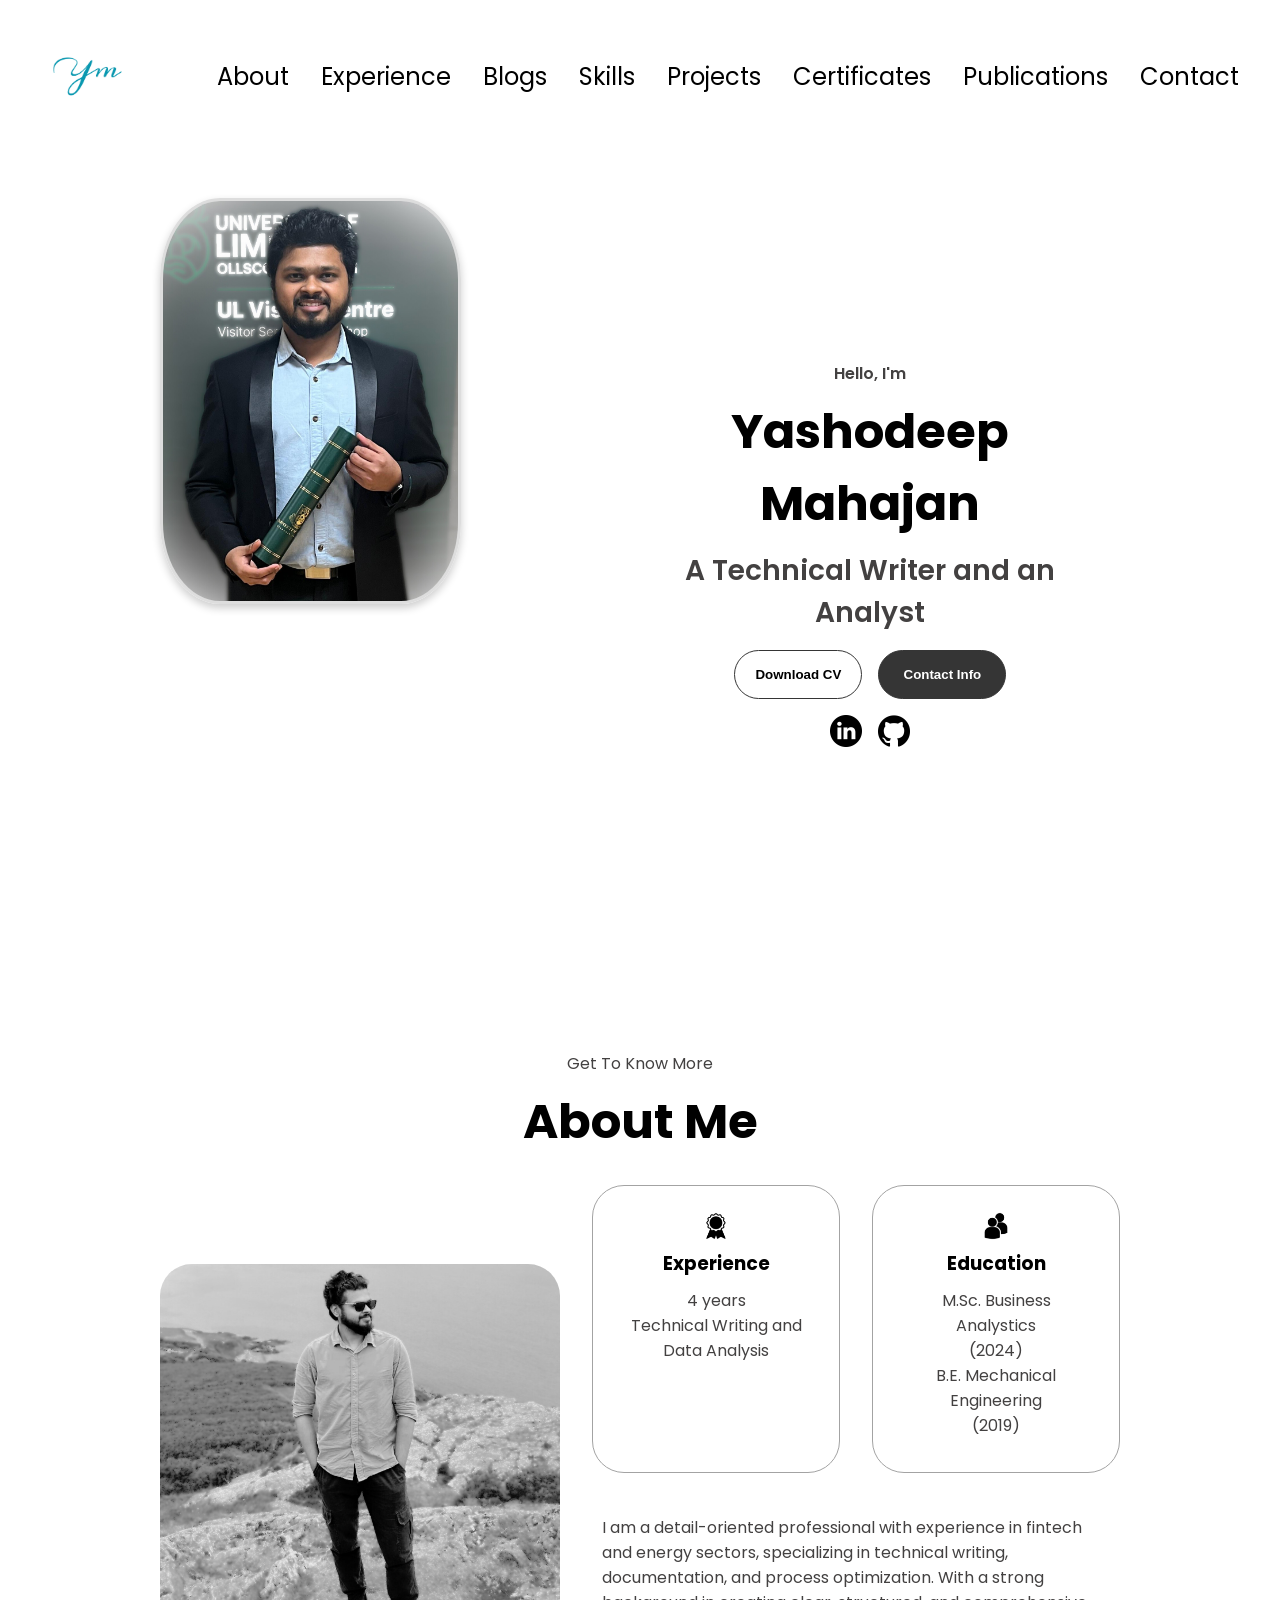
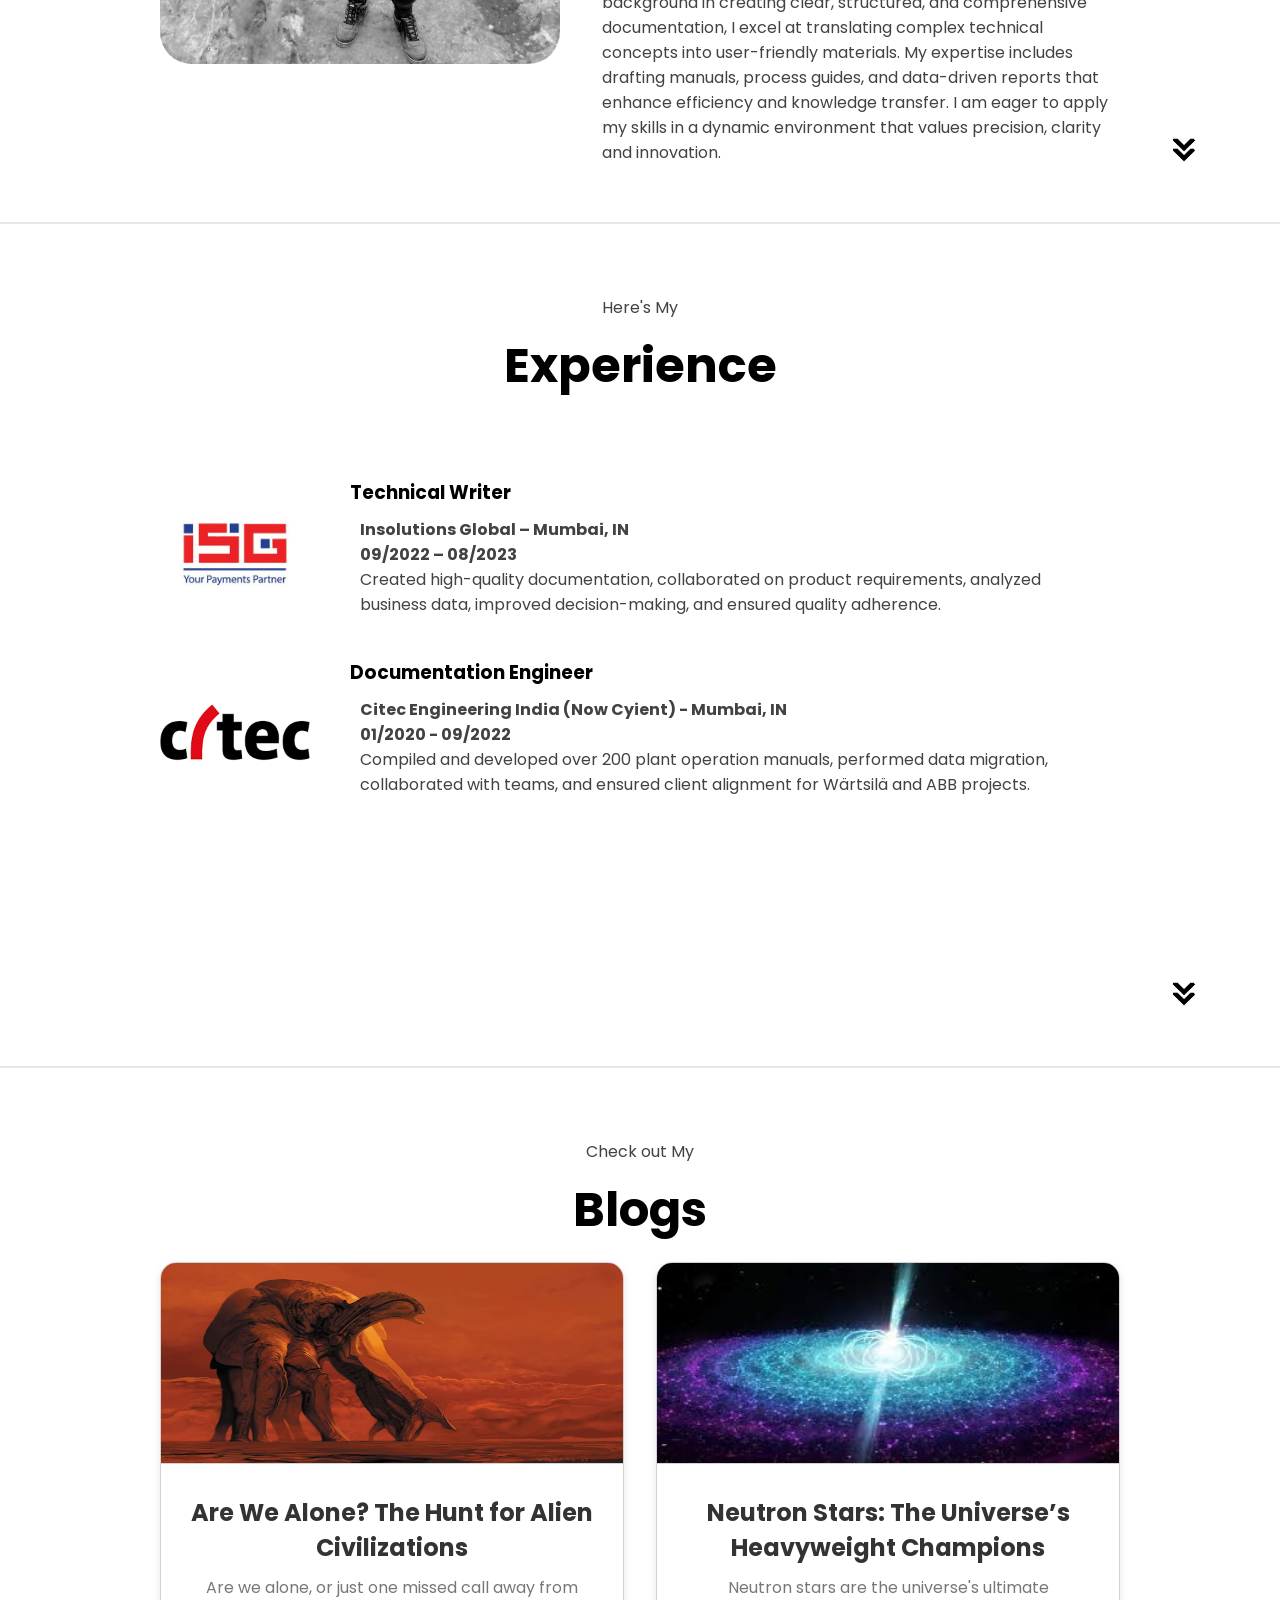
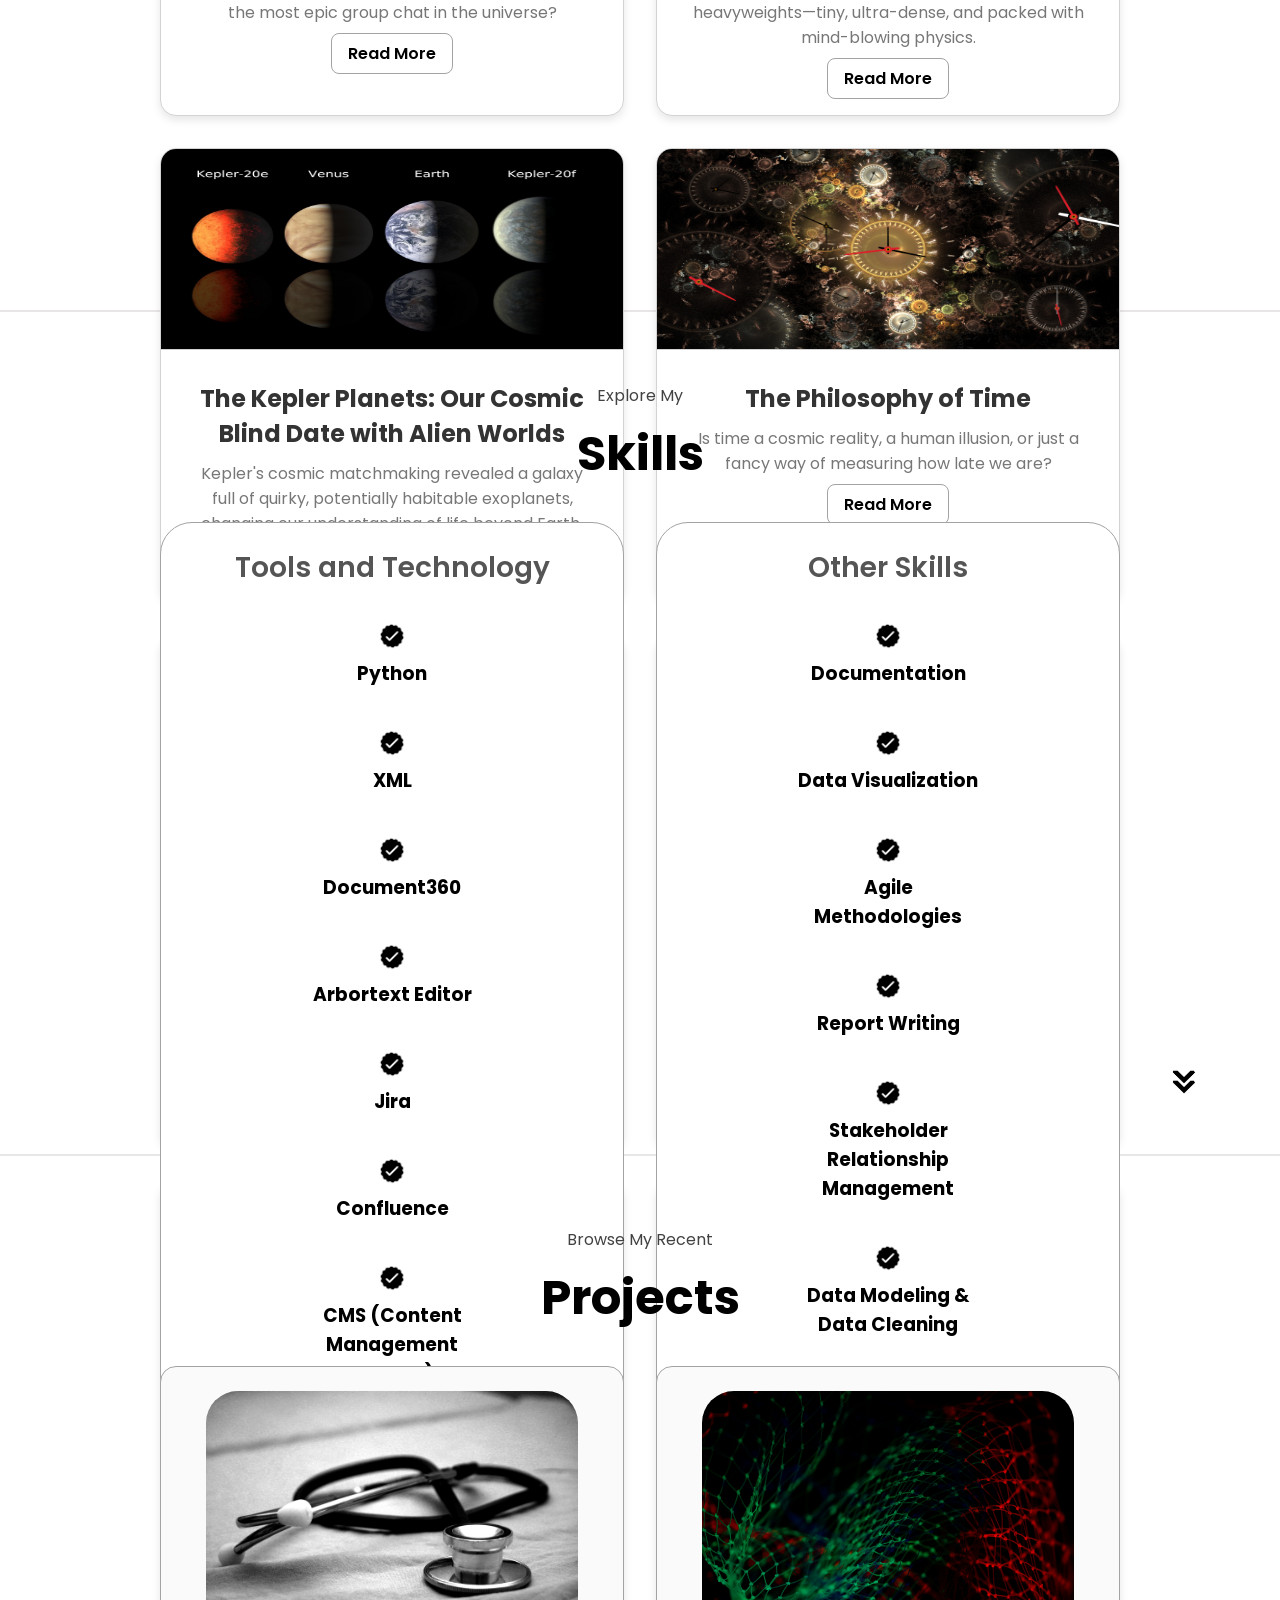
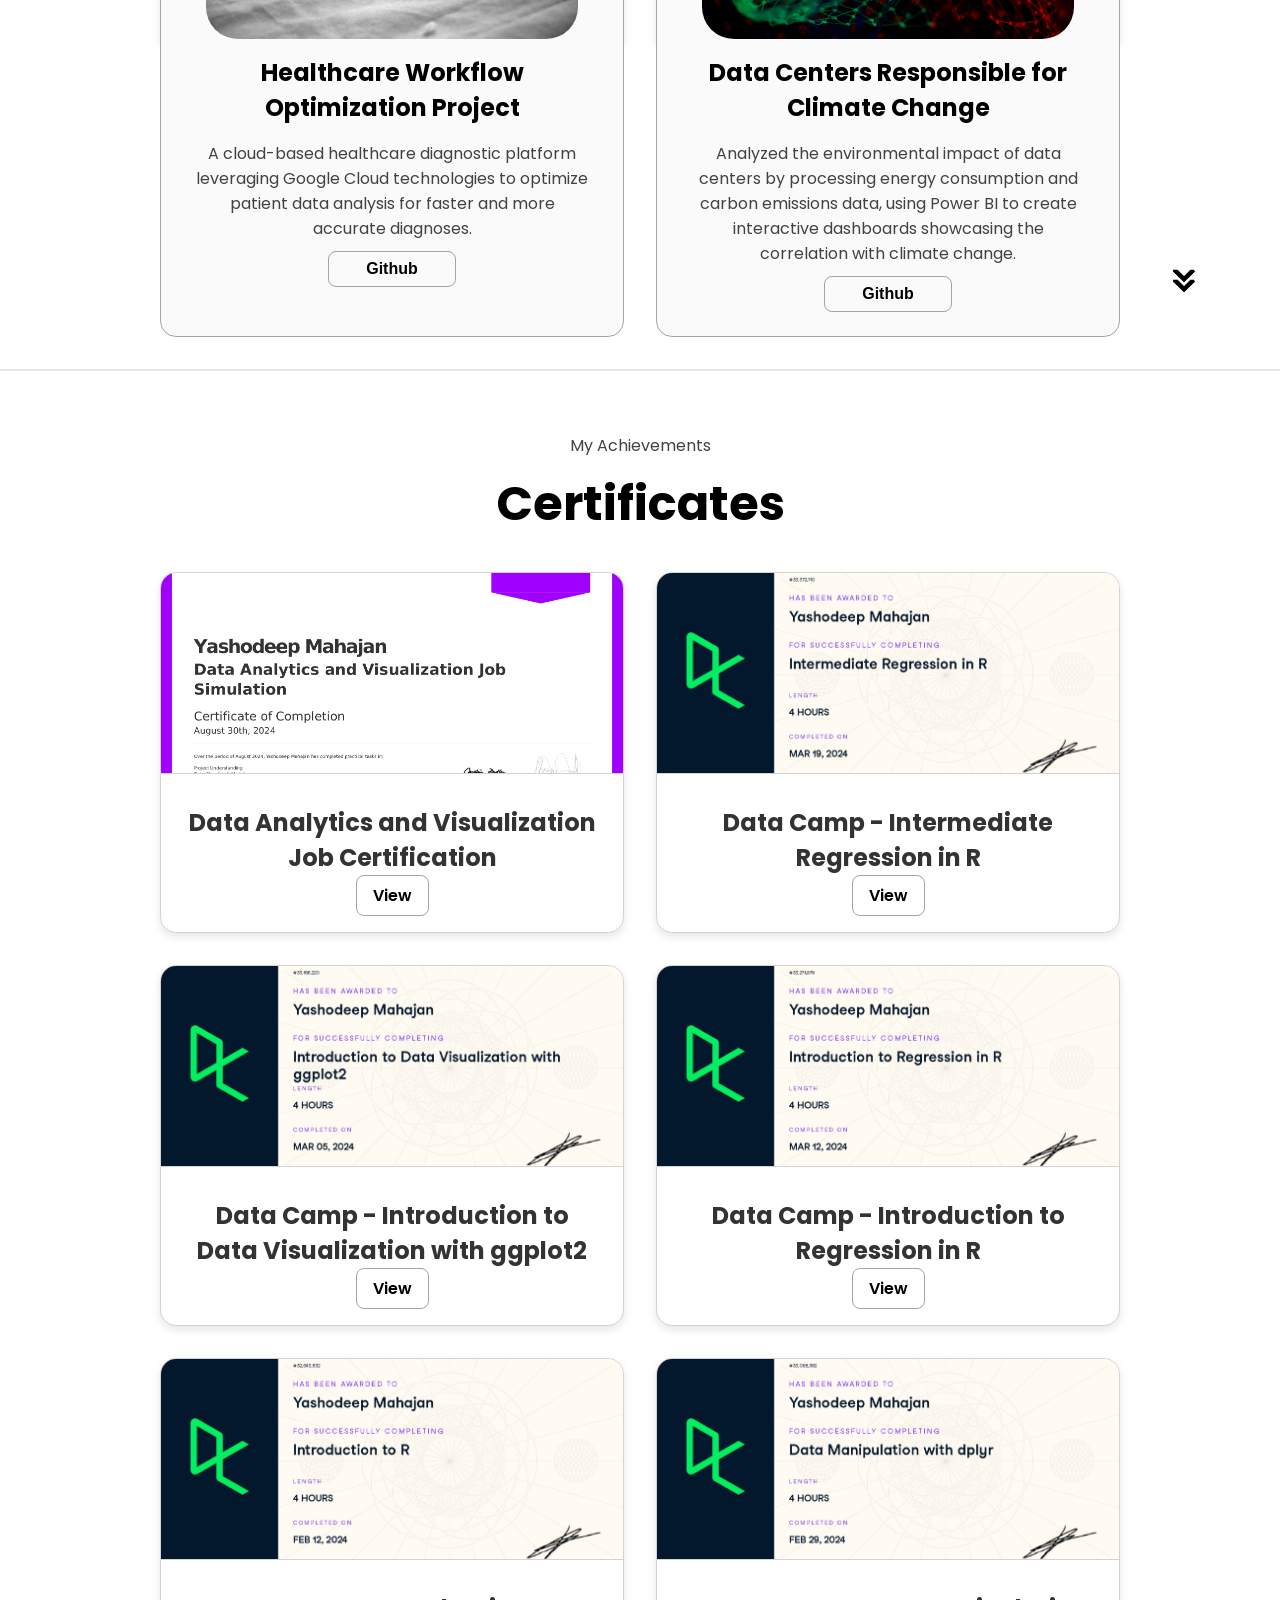
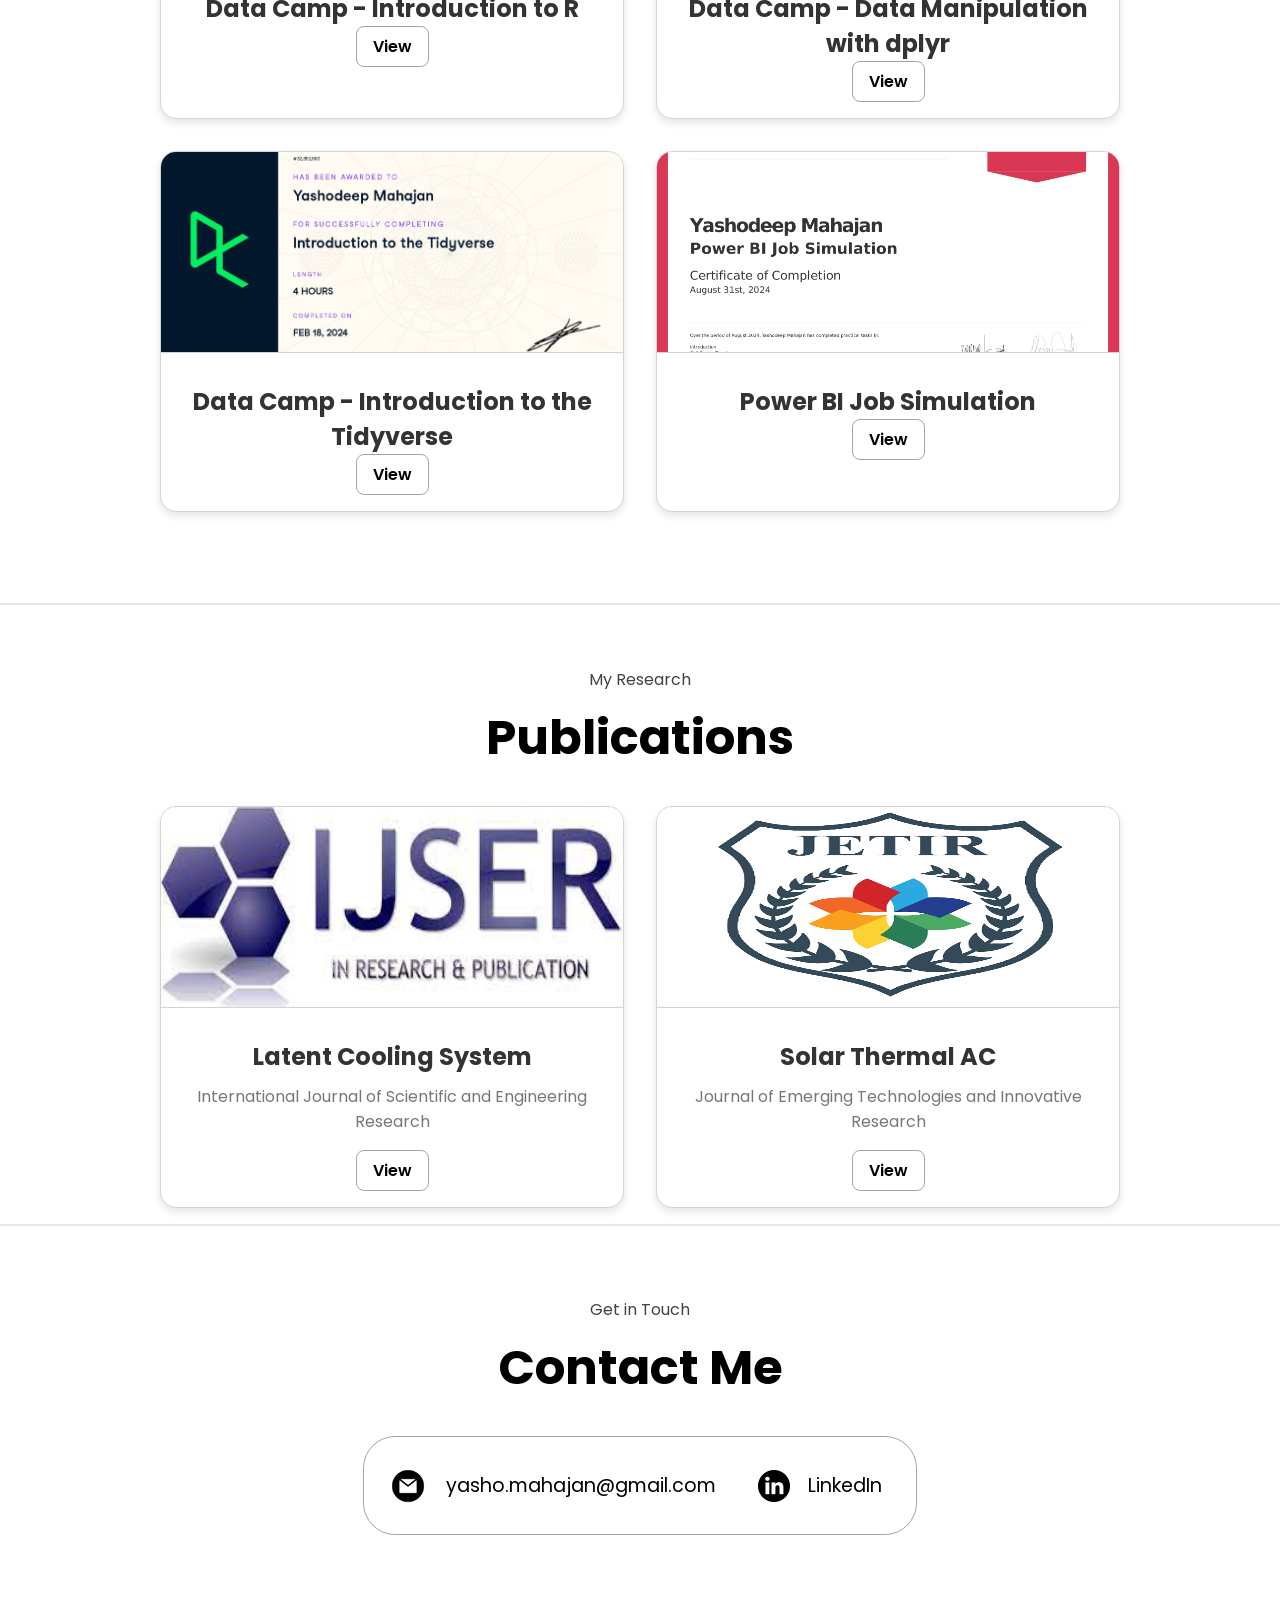
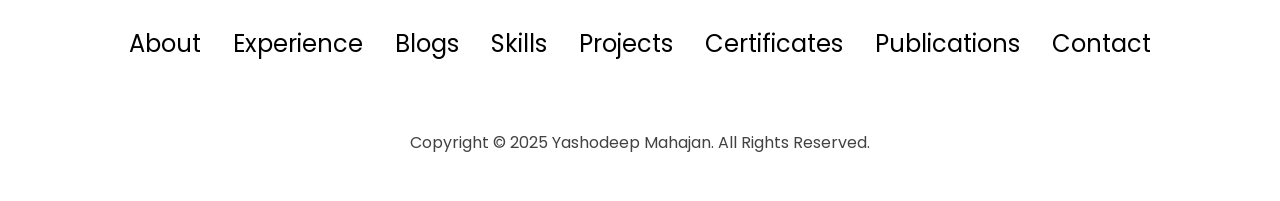
==== index.html @ 1256d6a7 "Add files via upload" ====
<!DOCTYPE html>
<html lang="en">
  <head>
    <meta charset="UTF-8" />
    <meta http-equiv="X-UA-Compatible" content="IE=edge" />
    <meta name="viewport" content="width=device-width, initial-scale=1.0" />
    <title>My Portfolio</title>
    <link rel="stylesheet" href="style.css" />
    <link rel="stylesheet" href="mediaqueries.css" />
    <link rel="icon" type="image/x-icon" href="./assets/Logo.png" > <!-- ICO Favicon -->
  </head>
  <body>
    <nav id="desktop-nav">
      <div class="logo"><img src="./assets/Logo.png" onclick= "location.href='#about'"/></div>
      <div>
        <ul class="nav-links">
          <li><a href="#about">About</a></li>
          <li><a href="#experience">Experience</a></li>
          <li><a href="#Blogs">Blogs</a></li>
          <li><a href="#skills">Skills</a></li>
          <li><a href="#projects">Projects</a></li>
          <li><a href="#certificates">Certificates</a></li>
          <li><a href="#publications">Publications</a></li>
          <li><a href="#contact">Contact</a></li>
        </ul>
      </div>
    </nav>
    <nav id="hamburger-nav">
      <div class="logo">Yashodeep Mahajan</div>
      <div class="hamburger-menu">
        <div class="hamburger-icon" onclick="toggleMenu()">
          <span></span>
          <span></span>
          <span></span>
        </div>
        <div class="menu-links">
          <li><a href="#about" onclick="toggleMenu()">About</a></li>
          <li><a href="#experience" onclick="toggleMenu()">Experience</a></li>
          <li><a href="#Blogs" onclick="toggleMenu()">Blogs</a></li>
          <li><a href="#skills" onclick="toggleMenu()">Skills</a></li>
          <li><a href="#projects" onclick="toggleMenu()">Projects</a></li>
          <li><a href="#certificates" onclick="toggleMenu()">Certificates</a></li>
          <li><a href="#publications" onclick="toggleMenu()">Publications</a></li>
          <li><a href="#contact" onclick="toggleMenu()">Contact</a></li>
        </div>
      </div>
    </nav>
    <section id="profile">
      <div class="profile__pic-container">
        <img src="./assets/DP.jpg" alt="Yashodeep Mahajan profile picture" />
      </div>
      <div class="section__text">
        <p class="section__text__p1">Hello, I'm</p>
        <h1 class="title">Yashodeep Mahajan</h1>
        <p class="section__text__p2">A Technical Writer and an Analyst</p>
        <div class="btn-container">
          <button
            class="btn btn-color-2"
            onclick="window.open('./assets/Technical_Writer_2025.pdf')"
          >
            Download CV
          </button>
          <button class="btn btn-color-1" onclick="location.href='./#contact'">
            Contact Info
          </button>
        </div>
        <div id="socials-container">
          <img
            src="./assets/linkedin.png"
            alt="My LinkedIn profile"
            class="icon"
            onclick="location.href='https://www.linkedin.com/in/yashomahajan/'"
          />
          <img
            src="./assets/github.png"
            alt="My Github profile"
            class="icon"
            onclick="location.href='https://github.com/Yashodeep-Mahajan'"
          />
        </div>
      </div>
    </section>
    <section id="about">
      <p class="section__text__p1">Get To Know More</p>
      <h1 class="title">About Me</h1>
      <div class="section-container">
        <div class="section__pic-container">
          <img
            src="./assets/second.png"
            alt="Profile picture"
            class="about-pic"
          />
        </div>
        <div class="about-details-container">
          <div class="about-containers">
            <div class="details-container">
              <img
                src="./assets/experience.png"
                alt="Experience icon"
                class="icon"
              />
              <h3>Experience</h3>
              <p>4 years <br />Technical Writing and Data Analysis</p>
            </div>
            <div class="details-container">
              <img
                src="./assets/education.png"
                alt="Education icon"
                class="icon"
              />
              <h3>Education</h3>
              <p>M.Sc. Business Analystics <br /> (2024) <br />B.E. Mechanical Engineering <br /> (2019)</p>
            </div>
          </div>
          <div class="text-container">
            <p>
            I am a detail-oriented professional with experience in fintech and energy sectors, specializing in technical writing, documentation, and process optimization. With a strong background in creating clear, structured, and comprehensive documentation, I excel at translating complex technical concepts into user-friendly materials. My expertise includes drafting manuals, process guides, and data-driven reports that enhance efficiency and knowledge transfer. I am eager to apply my skills in a dynamic environment that values precision, clarity and innovation.</p>
          </div>
        </div>
      </div>
      <img
        src="./assets/arrow.png"
        alt="Arrow icon"
        class="icon arrow"
        onclick="location.href='./#experience'"
      />
    </section>
     </section>
<hr>
  <section id="experience">
    <p class="section__text__p1">Here's My</p>
    <h1 class="title">Experience</h1><br><br><br>

    <!-- Technical Writer Experience -->
    <div style="display: flex; align-items: center; margin-bottom: 30px;">
        <img src="assets/ISG logo.jpg" alt="ISG Logo" width="150" height="150" style="margin-right: 40px;">
        <div>
            <h3>Technical Writer</h3>
            <p><b>Insolutions Global – Mumbai, IN</b><br>
                <b>09/2022 – 08/2023</b><br>
                Created high-quality documentation, collaborated on product requirements, analyzed business data, improved decision-making, and ensured quality adherence.            </p>
        </div>
    </div>

    <!-- Documentation Engineer Experience -->
    <div style="display: flex; align-items: center; margin-bottom: 30px;">
        <img src="assets/Citec logo.png" alt="Citec Logo" width="150" height="150" style="margin-right: 40px;">
        <div>
            <h3>Documentation Engineer</h3>
            <p><b>Citec Engineering India (Now Cyient) - Mumbai, IN</b><br>
                <b>01/2020 - 09/2022</b><br>
                Compiled and developed over 200 plant operation manuals, performed data migration, collaborated with teams, and ensured client alignment for Wärtsilä and ABB projects.
            </p>
        </div>
    </div>
    <img
        src="./assets/arrow.png"
        alt="Arrow icon"
        class="icon arrow"
        onclick="location.href='./#Blogs'"
      />
  </section>
<hr>
<!-- Blogs start -->
    
<section id="Blogs">
  <p class="section__text__p1">Check out My</p>
  <h1 class="title">Blogs</h1>
  <div class="blog-container">
    <div class="blog-card">
      <img src="Blogs/Assets/Alien.png" alt="Blog 1" class="blog-image">
      <div class="blog-info">
        <h2>Are We Alone? The Hunt for Alien Civilizations</h2>
        <p>Are we alone, or just one missed call away from the most epic group chat in the universe? </p>
        <a href="Blogs/Astrophysics/Blog 1.html" class="btn btn-view-blog">Read More</a>
      </div>
    </div>
    <div class="blog-card">
      <img src="Blogs/Assets/Neutron star.png" alt="Blog 2" class="blog-image">
      <div class="blog-info">
        <h2>Neutron Stars: The Universe’s Heavyweight Champions</h2>
        <p>Neutron stars are the universe's ultimate heavyweights—tiny, ultra-dense, and packed with mind-blowing physics.</p>
        <a href="Blogs/Astrophysics/Blog 2.html" class="btn btn-view-blog">Read More</a>
      </div>
    </div>
    <div class="blog-card">
      <img src="Blogs/Assets/Keplar.jpg" alt="Blog 3" class="blog-image">
      <div class="blog-info">
        <h2>The Kepler Planets: Our Cosmic Blind Date with Alien Worlds</h2>
        <p>Kepler's cosmic matchmaking revealed a galaxy full of quirky, potentially habitable exoplanets, changing our understanding of life beyond Earth.</p>
        <a href="Blogs/Astrophysics/Blog 3.html" class="btn btn-view-blog">Read More</a>
      </div>
    </div>
    <div class="blog-card">
      <img src="Blogs/Assets/Time.jpg" alt="Blog 8" class="blog-image">
      <div class="blog-info">
        <h2>The Philosophy of Time</h2>
        <p>Is time a cosmic reality, a human illusion, or just a fancy way of measuring how late we are?</p>
        <a href="Blogs/Philosophy/Blog 3.html" class="btn btn-view-blog">Read More</a>
      </div>
    </div>
    <div class="blog-card">
      <img src="Blogs/Assets/Blackhole.jpeg" alt="Blog 4" class="blog-image">
      <div class="blog-info">
        <h2>Black Holes and Time Dilation: The Universe’s Weirdest Time Machines</h2>
        <p>Black holes are the universe's ultimate time machines, where gravity warps time, making hours feel like years and offering a mind-bending view of the cosmos.</p>
        <a href="Blogs/Astrophysics/Blog 4.html" class="btn btn-view-blog">Read More</a>
      </div>
    </div>
    
    <div class="blog-card">
      <img src="Blogs/Assets/Free will.jpeg" alt="Blog 6" class="blog-image">
      <div class="blog-info">
        <h2>The Philosophy of Free Will</h2>
        <p>Are you truly in control of your choices, or just following a script written by the universe?</p>
        <a href="Blogs/Philosophy/Blog 1.html" class="btn btn-view-blog">Read More</a>
      </div>
    </div>
    <div class="blog-card">
      <img src="Blogs/Assets/Dark matter.jpeg" alt="Blog 5" class="blog-image">
      <div class="blog-info">
        <h2>What Is Dark Matter?</h2>
        <p>Dark matter is an invisible substance that makes up 85% of the universe's matter, influencing galaxy movement and structure through its gravitational effects, yet remains undetectable by traditional means.</p>
        <a href="Blogs/Astrophysics/Blog 5.html" class="btn btn-view-blog">Read More</a>
      </div>
    </div>
    <div class="blog-card">
      <img src="Blogs/Assets/Religion.jpg" alt="Blog 7" class="blog-image">
      <div class="blog-info">
        <h2>The Philosophy of Religion</h2>
        <p>Is religion a divine truth, a human construct, or just our minds searching for meaning in the unknown?</p>
        <a href="Blogs/Philosophy/Blog 2.html" class="btn btn-view-blog">Read More</a>
      </div>
    </div>
    
  </div>
  <img
        src="./assets/arrow.png"
        alt="Arrow icon"
        class="icon arrow"
        onclick="location.href='./#skills'"
      />
</section>

<!-- Blogs end -->
<hr>

  <!-- SKILLS SECTION -->
<section id="skills">
  <p class="section__text__p1">Explore My</p>
  <h1 class="title">Skills</h1>
  <div class="skills-details-container">
    <div class="about-containers">
      
      <!-- Tools and Technology Section -->
      <div class="details-container">
        <h2 class="skills-sub-title">Tools and Technology</h2>
        <div class="article-container">
          <article>
            <img src="./assets/checkmark.png" alt="Skill icon" class="icon" />
            <h3>Python</h3>
          </article>
          <article>
            <img src="./assets/checkmark.png" alt="Skill icon" class="icon" />
            <h3>XML</h3>
          </article>
          <article>
            <img src="./assets/checkmark.png" alt="Skill icon" class="icon" />
            <h3>Document360</h3>
          </article>
          <article>
            <img src="./assets/checkmark.png" alt="Skill icon" class="icon" />
            <h3>Arbortext Editor</h3>
          </article>
          <article>
            <img src="./assets/checkmark.png" alt="Skill icon" class="icon" />
            <h3>Jira</h3>
          </article>
          <article>
            <img src="./assets/checkmark.png" alt="Skill icon" class="icon" />
            <h3>Confluence</h3>
          </article>
          <article>
            <img src="./assets/checkmark.png" alt="Skill icon" class="icon" />
            <h3>CMS (Content Management System)</h3>
          </article>
          <article>
            <img src="./assets/checkmark.png" alt="Skill icon" class="icon" />
            <h3>Power BI</h3>
          </article>
          <article>
            <img src="./assets/checkmark.png" alt="Skill icon" class="icon" />
            <h3>MySQL</h3>
          </article>
          <article>
            <img src="./assets/checkmark.png" alt="Skill icon" class="icon" />
            <h3>MS Office</h3>
          </article>
          
        </div>
      </div>

      <!-- Soft Skills Section -->
      <div class="details-container">
        <h2 class="skills-sub-title">Other Skills</h2>
        <div class="article-container">
          <article>
            <img src="./assets/checkmark.png" alt="Skill icon" class="icon" />
            <h3>Documentation</h3>
          </article>
          <article>
            <img src="./assets/checkmark.png" alt="Skill icon" class="icon" />
            <h3>Data Visualization</h3>
          </article>
          <article>
            <img src="./assets/checkmark.png" alt="Skill icon" class="icon" />
            <h3>Agile Methodologies</h3>
          </article>
          <article>
            <img src="./assets/checkmark.png" alt="Skill icon" class="icon" />
            <h3>Report Writing</h3>
          </article>
          <article>
            <img src="./assets/checkmark.png" alt="Skill icon" class="icon" />
            <h3>Stakeholder Relationship Management</h3>
          </article>
          <article>
            <img src="./assets/checkmark.png" alt="Skill icon" class="icon" />
            <h3>Data Modeling & Data Cleaning</h3>
          </article>
          <article>
            <img src="./assets/checkmark.png" alt="Skill icon" class="icon" />
            <h3>Cross-Functional Collaboration</h3>
          </article>
          <article>
            <img src="./assets/checkmark.png" alt="Skill icon" class="icon" />
            <h3>Proofreading</h3>
          </article>
        </div>
      </div>
    </div>
  </div>

  <img src="./assets/arrow.png" alt="Arrow icon" class="icon arrow" onclick="location.href='./#projects'" />
</section>


<hr>
  <!-- PROJECTS SECTION -->
<section id="projects">
  <p class="section__text__p1">Browse My Recent</p>
  <h1 class="title">Projects</h1>
  
  <div class="projects-details-container">
    <div class="about-containers">
      
      <!-- Project 1 -->
      <div class="details-container color-container">
        <div class="btn-container">
          <img
            src="assets/Healthcare.jpg"
            alt="Healthcare Workflow Optimization Project"
            class="project-img"
          />
        </div>
        <h2 class="project-title">Healthcare Workflow Optimization Project</h2>
        <p>A cloud-based healthcare diagnostic platform leveraging Google Cloud technologies to optimize patient data analysis for faster and more accurate diagnoses.</p>
        <div class="btn-container">
          <button
            class="btn btn-color-2 project-btn"
            onclick="location.href='https://github.com/Yashodeep-Mahajan/Healthcare-Project-Workflow-Optimization'">
            Github
          </button>
        </div>  
      </div>

      <!-- Project 2 -->
      <div class="details-container color-container">
        <div class="btn-container">
          <img
            src="assets/Data centers.jpg"
            alt="Data Centers Responsible for Climate Change"
            class="project-img"
          />
        </div>
        <h2 class="project-title">Data Centers Responsible for Climate Change</h2>
        <p>Analyzed the environmental impact of data centers by processing energy consumption and carbon emissions data, using Power BI to create interactive dashboards showcasing the correlation with climate change.</p>
        <div class="btn-container">
          <button
            class="btn btn-color-2 project-btn"
            onclick="location.href='https://github.com/Yashodeep-Mahajan/Data-Centers-Responsible-for-Climate-Change'">
            Github
          </button>
        </div>
      </div>

    </div>
  </div>

  <img
    src="./assets/arrow.png"
    alt="Arrow icon"
    class="icon arrow"
    onclick="location.href='./#certificates'"
  />
</section>
<hr>
    <!-- Certification start -->
 
<section id="certificates">
  <p class="section__text__p1">My Achievements</p>
  <h1 class="title">Certificates</h1>
  <div class="certificates-container">
    
    <div class="certificate-card">
      <img src="assets/Data Analytics and Visualization Job Certification_page.jpg" alt="Data Analytics Certificate" class="certificate-image">
      <div class="certificate-info">
        <h2>Data Analytics and Visualization Job Certification</h2>
        <a href="assets/Data Analytics and Visualization Job Certification_page.jpg" target="_blank" class="btn btn-view-certificate">View</a>
      </div>
    </div>

    <div class="certificate-card">
      <img src="assets/Data Camp - Intermediate Regression in R_page.jpg" alt="Intermediate Regression in R" class="certificate-image">
      <div class="certificate-info">
        <h2>Data Camp - Intermediate Regression in R</h2>
        <a href="assets/Data Camp - Intermediate Regression in R_page.jpg" target="_blank" class="btn btn-view-certificate">View</a>
      </div>
    </div>

    <div class="certificate-card">
      <img src="assets/Data Camp - Introduction to Data Visualization with ggplot2_page.jpg" alt="Data Visualization with ggplot2" class="certificate-image">
      <div class="certificate-info">
        <h2>Data Camp - Introduction to Data Visualization with ggplot2</h2>
        <a href="assets/Data Camp - Introduction to Data Visualization with ggplot2_page.jpg" target="_blank" class="btn btn-view-certificate">View</a>
      </div>
    </div>

    <div class="certificate-card">
      <img src="assets/Data Camp - Introduction to Regression in R_page.jpg" alt="Introduction to Regression in R" class="certificate-image">
      <div class="certificate-info">
        <h2>Data Camp - Introduction to Regression in R</h2>
        <a href="assets/Data Camp - Introduction to Regression in R_page.jpg" target="_blank" class="btn btn-view-certificate">View</a>
      </div>
    </div>

    <div class="certificate-card">
      <img src="assets/Data Camp Certificate - Introduction to R_page.jpg" alt="Introduction to R" class="certificate-image">
      <div class="certificate-info">
        <h2>Data Camp - Introduction to R</h2>
        <a href="assets/Data Camp Certificate - Introduction to R_page.jpg" target="_blank" class="btn btn-view-certificate">View</a>
      </div>
    </div>

    <div class="certificate-card">
      <img src="assets/Data camp Data Manipulation with dplyr_page.jpg" alt="Data Manipulation with dplyr" class="certificate-image">
      <div class="certificate-info">
        <h2>Data Camp - Data Manipulation with dplyr</h2>
        <a href="assets/Data camp Data Manipulation with dplyr_page.jpg" target="_blank" class="btn btn-view-certificate">View</a>
      </div>
    </div>

    <div class="certificate-card">
      <img src="assets/Data Camp Introduction to the Tidyverse_page.jpg" alt="Introduction to the Tidyverse" class="certificate-image">
      <div class="certificate-info">
        <h2>Data Camp - Introduction to the Tidyverse</h2>
        <a href="assets/Data Camp Introduction to the Tidyverse_page.jpg" target="_blank" class="btn btn-view-certificate">View</a>
      </div>
    </div>

    <div class="certificate-card">
      <img src="assets/Power BI Job Simulation_page.jpg" alt="Power BI Job Simulation" class="certificate-image">
      <div class="certificate-info">
        <h2>Power BI Job Simulation</h2>
        <a href="assets/Power BI Job Simulation_page.jpg" target="_blank" class="btn btn-view-certificate">View</a>
      </div>
    </div>

  </div>
</section>
  <br><br><br>
<hr>
  <!-- Publications Section -->
<section id="publications">
  <p class="section__text__p1">My Research</p>
  <h1 class="title">Publications</h1>
  <div class="publications-container">
    
    <div class="publication-card">
      <img src="assets/IJSER.png" alt="Publication 1" class="publication-image">
      <div class="publication-info">
        <h2>Latent Cooling System</h2>
        <p>International Journal of Scientific and Engineering Research</p>
        <a href="https://www.ijser.org/researchpaper/Solar-Thermal-Air-Conditioner-Part-I-Latent-Cooling-System.pdf" target="_blank" class="btn btn-view-publication">View</a>
      </div>
    </div>

    <div class="publication-card">
      <img src="assets/JETIR.png" alt="Publication 2" class="publication-image">
      <div class="publication-info">
        <h2>Solar Thermal AC</h2>
        <p>Journal of Emerging Technologies and Innovative Research</p>
        <a href="https://www.jetir.org/papers/JETIRAS06013.pdf" target="_blank" class="btn btn-view-publication">View</a>
      </div>
    </div>
  </div>
  
  <img
    src="./assets/arrow.png"
    alt="Arrow icon"
    class="icon arrow"
    onclick="location.href='./#contact'"
  />
</section>

  </div>
  

<!-- Contact -->
<hr>
    </section>
    <section id="contact">
      <p class="section__text__p1">Get in Touch</p>
      <h1 class="title">Contact Me</h1>
      <div class="contact-info-upper-container">
        <div class="contact-info-container">
          <img
            src="./assets/email.png"
            alt="Email icon"
            class="icon contact-icon email-icon"
          />
          <p><a href="mailto:yasho.mahajan@gmail.com">yasho.mahajan@gmail.com</a></p>
        </div>
        <div class="contact-info-container">
          <img
            src="./assets/linkedin.png"
            alt="LinkedIn icon"
            class="icon contact-icon"
          />
          <p><a href="https://www.linkedin.com/in/yashomahajan/">LinkedIn</a></p>
        </div>
      </div>
    </section>
    
    <footer>
      <nav>
        <div class="nav-links-container">
          <ul class="nav-links">
            
            <li><a href="#about" onclick="toggleMenu()">About</a></li>
            <li><a href="#experience" onclick="toggleMenu()">Experience</a></li>
            <li><a href="#Blogs" onclick="toggleMenu()">Blogs</a></li>
            <li><a href="#skills" onclick="toggleMenu()">Skills</a></li>
            <li><a href="#projects" onclick="toggleMenu()">Projects</a></li>
            <li><a href="#certificates" onclick="toggleMenu()">Certificates</a></li>
            <li><a href="#publications" onclick="toggleMenu()">Publications</a></li>
            <li><a href="#contact" onclick="toggleMenu()">Contact</a></li> 
          </ul>
        </div>
      </nav>
      <p>Copyright &#169; 2025 Yashodeep Mahajan. All Rights Reserved.</p>
    </footer>
    <script src="script.js"></script>
  </body>
</html>
---- style.css ----
/* GENERAL */

@import url("https://fonts.googleapis.com/css2?family=Poppins:wght@300;400;500;600&display=swap");

* {
  margin: 0;
  padding: 0;
}

body {
  font-family: "Poppins", sans-serif;
}

html {
  scroll-behavior: smooth;
}

p {
  color: rgb(67, 65, 65);
}

/* TRANSITION */

a,
.btn {
  transition: all 300ms ease;
}

/* DESKTOP NAV */

nav,
.nav-links {
  display: flex;
}

nav {
  justify-content: space-around;
  align-items: center;
  height: 17vh;
}

.nav-links {
  gap: 2rem;
  list-style: none;
  font-size: 1.5rem;
}

a {
  color: black;
  text-decoration: none;
  text-decoration-color: white;
}

a:hover {
  color: grey;
  text-decoration: underline;
  text-underline-offset: 1rem;
  text-decoration-color: rgb(181, 181, 181);
}

/* .logo {
  font-size: 2rem;
}

.logo:hover {
  cursor: default;
} */

/* HAMBURGER MENU */

#hamburger-nav {
  display: none;
}

.hamburger-menu {
  position: relative;
  display: inline-block;
}

.hamburger-icon {
  display: flex;
  flex-direction: column;
  justify-content: space-between;
  height: 24px;
  width: 30px;
  cursor: pointer;
}

.hamburger-icon span {
  width: 100%;
  height: 2px;
  background-color: black;
  transition: all 0.3 ease-in-out;
}

.menu-links {
  position: absolute;
  top: 100%;
  right: 0;
  background-color: white;
  width: fit-content;
  max-height: 0;
  overflow: hidden;
  transition: all 0.3 ease-in-out;
}

.menu-links a {
  display: block;
  padding: 10px;
  text-align: center;
  font-size: 1.5rem;
  color: black;
  text-decoration: none;
  transition: all 0.3 ease-in-out;
}

.menu-links li {
  list-style: none;
}

.menu-links.open {
  max-height: 300px;
}

.hamburger-icon.open span:first-child {
  transform: rotate(45deg) translate(10px, 5px);
}

.hamburger-icon.open span:nth-child(2) {
  opacity: 0;
}

.hamburger-icon.open span:last-child {
  transform: rotate(-45deg) translate(10px, -5px);
}

.hamburger-icon span:first-child {
  transform: none;
}

.hamburger-icon span:first-child {
  opacity: 1;
}

.hamburger-icon span:first-child {
  transform: none;
}

/* SECTIONS */

section {
  padding-top: 5vh;
  height: 90vh;
  margin: 0 10rem;
  box-sizing: border-box;
  min-height: fit-content;
}

.section-container {
  display: flex;
}

/* PROFILE SECTION */

#profile {
  display: flex;
  justify-content: center;
  gap: 10rem;
  height: 80vh;
}
.profile__pic-container {
  width: 300px; /* Adjust as needed */
  height: 400px; /* Ensure it's a perfect square */
  border-radius: 20%; /* Makes it round */
  overflow: hidden; /* Ensures the image does not overflow */
  display: flex;
  align-items: center;
  justify-content: top;
  border: 3px solid #ddd; /* Optional: Adds a subtle border */
  background: linear-gradient(
    to bottom,
    #f0f0f0,
    #ddd
  ); /* Blends with the background */
  box-shadow: 0 4px 8px rgba(0, 0, 0, 0.2); /* Soft shadow for depth */
}

.profile__pic-container img {
  width: 100%;
  height: 100%;
  object-fit: cover; /* Ensures the image fills the circle properly */
}

.section__pic-container {
  display: flex;
  height: 400px;
  width: 400px;
  margin: auto 0;
  border-radius: 50%;
}

.section__text {
  align-self: center;
  text-align: center;
}

.section__text p {
  font-weight: 600;
}

.section__text__p1 {
  text-align: center;
}

.section__text__p2 {
  font-size: 1.75rem;
  margin-bottom: 1rem;
}

.title {
  font-size: 3rem;
  text-align: center;
}

#socials-container {
  display: flex;
  justify-content: center;
  margin-top: 1rem;
  gap: 1rem;
}

/* ICONS */

.icon {
  cursor: pointer;
  height: 2rem;
}

/* BUTTONS */

.btn-container {
  display: flex;
  justify-content: center;
  gap: 1rem;
}

.btn {
  font-weight: 600;
  transition: all 300ms ease;
  padding: 1rem;
  width: 8rem;
  border-radius: 2rem;
}

.btn-color-1,
.btn-color-2 {
  border: rgb(53, 53, 53) 0.1rem solid;
}

.btn-color-1:hover,
.btn-color-2:hover {
  cursor: pointer;
}

.btn-color-1,
.btn-color-2:hover {
  background: rgb(53, 53, 53);
  color: white;
}

.btn-color-1:hover {
  background: rgb(0, 0, 0);
}

.btn-color-2 {
  background: none;
}

.btn-color-2:hover {
  border: rgb(255, 255, 255) 0.1rem solid;
}

.btn-container {
  gap: 1rem;
}

/* ABOUT SECTION */

#about {
  position: relative;
}

.about-containers {
  gap: 2rem;
  margin-bottom: 2rem;
  margin-top: 2rem;
}

.about-details-container {
  justify-content: center;
  flex-direction: column;
}

.about-containers,
.about-details-container {
  display: flex;
}

.about-pic {
  border-radius: 2rem;
}

.arrow {
  position: absolute;
  right: -5rem;
  bottom: 2.5rem;
}

.details-container {
  padding: 1.5rem;
  flex: 1;
  background: white;
  border-radius: 2rem;
  border: rgb(53, 53, 53) 0.1rem solid;
  border-color: rgb(163, 163, 163);
  text-align: center;
}

.section-container {
  gap: 2rem;
  height: 80%;
}

.section__pic-container {
  height: 400px;
  width: 400px;
  margin: auto 0;
}

/* EXPERIENCE SECTION */

#experience {
  position: relative;
}

.experience-sub-title {
  color: rgb(85, 85, 85);
  font-weight: 600;
  font-size: 1.75rem;
  /* margin-bottom: 2rem; */
}

.experience-details-container {
  display: flex;
  justify-content: center;
  flex-direction: column;
}

.article-container {
  display: flex;
  text-align: initial;
  flex-wrap: wrap;
  flex-direction: row;
  /* gap: 2.5rem; */
  justify-content: space-around;
}

article {
  display: flex;
  width: 10rem;
  justify-content: space-around;
  gap: 0.5rem;
}

article .icon {
  cursor: default;
}
/* SKILLS SECTION */
#skills {
  position: relative;
  text-align: center; /* Align the section title */
}

.skills-sub-title {
  color: rgb(85, 85, 85);
  font-weight: 600;
  font-size: 1.75rem;
  margin-bottom: 2rem;
}

.skills-details-container {
  display: flex;
  justify-content: center;
  flex-direction: column;
  align-items: center; /* Center content horizontally */
}

.article-container {
  display: flex;
  text-align: center; /* Align text properly */
  flex-wrap: wrap;
  flex-direction: row;
  gap: 2.5rem;
  justify-content: center; /* Ensure skills are evenly spaced */
}

article {
  display: flex;
  align-items: center;
  justify-content: center; /* Center content in each skill box */
  flex-direction: column; /* Stack icon and text */
  width: 12rem;
  gap: 0.5rem;
  text-align: center; /* Ensure text is centered */
}

article .icon {
  width: 30px; /* Slightly increase icon size */
  height: 30px;
  cursor: default;
}

/* PROJECTS SECTION */
#projects {
  position: relative;
}

.color-container {
  border: 1px solid rgb(163, 163, 163);
  background: rgb(250, 250, 250);
  padding: 1.5rem;
  border-radius: 1rem;
  text-align: center;
}

.project-img {
  border-radius: 2rem;
  width: 90%;
  height: auto;
}

.project-title {
  margin: 1rem 0;
  font-size: 1.5rem;
  color: black;
  font-weight: bold;
}
p {
  margin: 10px;
}
.project-btn {
  color: black;
  border: 1px solid rgb(163, 163, 163);
  background: transparent;
  padding: 0.5rem 1rem;
  font-size: 1rem;
  cursor: pointer;
  border-radius: 0.5rem;
  transition: all 0.3s ease;
}

.project-btn:hover {
  background: rgb(163, 163, 163);
  color: white;
}

/* CONTACT */

#contact {
  display: flex;
  justify-content: center;
  flex-direction: column;
  height: 70vh;
}

.contact-info-upper-container {
  display: flex;
  justify-content: center;
  border-radius: 2rem;
  border: rgb(53, 53, 53) 0.1rem solid;
  border-color: rgb(163, 163, 163);
  background: (250, 250, 250);
  margin: 2rem auto;
  padding: 0.5rem;
}

.contact-info-container {
  display: flex;
  align-items: center;
  justify-content: center;
  gap: 0.5rem;
  margin: 1rem;
}

.contact-info-container p {
  font-size: larger;
}

.contact-icon {
  cursor: default;
}

.email-icon {
  height: 2.5rem;
}

/* FOOTER SECTION */

footer {
  height: 26vh;
  margin: 0 1rem;
}

footer p {
  text-align: center;
}

/* CERTIFICATE SECTION */
#certificates {
  padding-top: 4vh;
  height: auto;
  margin: 0 10rem;
  box-sizing: border-box;
}

.certificates-container {
  display: grid;
  grid-template-columns: repeat(auto-fit, minmax(300px, 1fr));
  gap: 2rem;
  margin-top: 2rem;
}

.certificate-card {
  background: #fff;
  border: 1px solid #d3d3d3;
  border-radius: 1rem;
  overflow: hidden;
  box-shadow: 0 4px 8px rgba(0, 0, 0, 0.1);
  transition: transform 0.3s ease-in-out;
}

.certificate-card:hover {
  transform: translateY(-10px);
}

.certificate-info {
  padding: 1.5rem;
  text-align: center;
}

.certificate-info h2 {
  font-size: 1.5rem;
  margin-bottom: 0.5rem;
  color: #333;
}

.certificate-info p {
  color: #777;
  margin-bottom: 1rem;
}

.btn-view-certificate {
  color: black;
  border: 1px solid rgb(163, 163, 163);
  background: transparent;
  padding: 0.5rem 1rem;
  font-size: 1rem;
  cursor: pointer;
  border-radius: 0.5rem;
  transition: all 0.3s ease;
}

.btn-view-certificate:hover {
  background: rgb(163, 163, 163);
  color: white;
}

.certificate-image {
  width: 100%; /* Ensure it fits the div */
  height: 200px; /* Set a uniform height */
  object-fit: cover; /* Ensures images are properly cropped and fit the area */
  border-bottom: 1px solid #d3d3d3;
}

/* BLOG SECTION */
#blog {
  padding-top: 4vh;
  height: auto;
  margin: 0 10rem;
  box-sizing: border-box;
}

.blog-container {
  display: grid;
  grid-template-columns: repeat(auto-fit, minmax(300px, 1fr));
  gap: 2rem;
  margin-top: 1rem;
}

.blog-card {
  background: #fff;
  border: 1px solid #d3d3d3;
  border-radius: 1rem;
  overflow: hidden;
  box-shadow: 0 4px 8px rgba(0, 0, 0, 0.1);
  transition: transform 0.3s ease-in-out;
}

.blog-card:hover {
  transform: translateY(-10px);
}

.blog-image {
  width: 100%;
  height: 200px;
  border-bottom: 1px solid #d3d3d3;
}

.blog-info {
  padding: 1.5rem;
  text-align: center;
}

.blog-info h2 {
  font-size: 1.5rem;
  margin-bottom: 0.5rem;
  color: #333;
}

.blog-info p {
  color: #777;
  margin-bottom: 1rem;
}

.btn-view-blog {
  color: black;
  border: 1px solid rgb(163, 163, 163);
  background: transparent;
  padding: 0.5rem 1rem;
  font-size: 1rem;
  cursor: pointer;
  border-radius: 0.5rem;
  transition: all 0.3s ease;
}

.btn-view-blog:hover {
  background: rgb(163, 163, 163);
  color: white;
}

/* Publication */

#publications {
  padding-top: 4vh;
  height: auto;
  margin: 0 10rem;
  box-sizing: border-box;
}

.publications-container {
  display: grid;
  grid-template-columns: repeat(auto-fit, minmax(300px, 1fr));
  gap: 2rem;
  margin-top: 2rem;
}

.publication-card {
  background: #fff;
  border: 1px solid #d3d3d3;
  border-radius: 1rem;
  overflow: hidden;
  box-shadow: 0 4px 8px rgba(0, 0, 0, 0.1);
  transition: transform 0.3s ease-in-out;
}

.publication-card:hover {
  transform: translateY(-10px);
}

.publication-image {
  width: 100%;
  height: 200px;
  border-bottom: 1px solid #d3d3d3;
}

.publication-info {
  padding: 1.5rem;
  text-align: center;
}

.publication-info h2 {
  font-size: 1.5rem;
  margin-bottom: 0.5rem;
  color: #333;
}

.publication-info p {
  color: #777;
  margin-bottom: 1.5rem;
}

.btn-view-publication {
  color: black;
  border: 1px solid rgb(163, 163, 163);
  background: transparent;
  padding: 0.5rem 1rem;
  font-size: 1rem;
  cursor: pointer;
  border-radius: 0.5rem;
  transition: all 0.3s ease;
}

.btn-view-publication:hover {
  background: rgb(163, 163, 163);
  color: white;
}

.logo {
  display: flex;
  align-items: center;
}

.logo img {
  height: 70px; /* Adjust the height as needed */
  width: auto; /* Maintain aspect ratio */
  max-width: 100%;
  object-fit: contain;
}

hr {
  border: 0;
  border-top: 2px solid #e8e6e6; /* Light grey color for the line */
  margin: 1rem 0; /* Add space above and below the line */
}
---- mediaqueries.css ----
@media screen and (max-width: 1400px) {
  #profile {
    height: 83vh;
    margin-bottom: 6rem;
  }
  .about-containers {
    flex-wrap: wrap;
  }
  #contact,
  #projects {
    height: fit-content;
  }
}

@media screen and (max-width: 1200px) {
  #desktop-nav {
    display: none;
  }
  #hamburger-nav {
    display: flex;
  }
  #experience,
  .experience-details-container {
    margin-top: 2rem;
  }
  #profile,
  .section-container {
    display: block;
  }
  .arrow {
    display: none;
  }
  section,
  .section-container {
    height: fit-content;
  }
  section {
    margin: 0 5%;
  }
  .section__pic-container {
    width: 275px;
    height: 275px;
    margin: 0 auto 2rem;
  }
  .about-containers {
    margin-top: 0;
  }
}

@media screen and (max-width: 600px) {
  #contact,
  footer {
    height: 40vh;
  }
  #profile {
    height: 83vh;
    margin-bottom: 0;
  }
  article {
    font-size: 1rem;
  }
  footer nav {
    height: fit-content;
    margin-bottom: 2rem;
  }
  .about-containers,
  .contact-info-upper-container,
  .btn-container {
    flex-wrap: wrap;
  }
  .contact-info-container {
    margin: 0;
  }
  .contact-info-container p,
  .nav-links li a {
    font-size: 1rem;
  }
  .experience-sub-title {
    font-size: 1.25rem;
  }
  .logo {
    font-size: 1.5rem;
  }
  .nav-links {
    flex-direction: column;
    gap: 0.5rem;
    text-align: center;
  }
  .section__pic-container {
    width: auto;
    height: 46vw;
    justify-content: center;
  }
  .section__text__p2 {
    font-size: 1.25rem;
  }
  .title {
    font-size: 2rem;
  }
  .text-container {
    text-align: justify;
  }
}
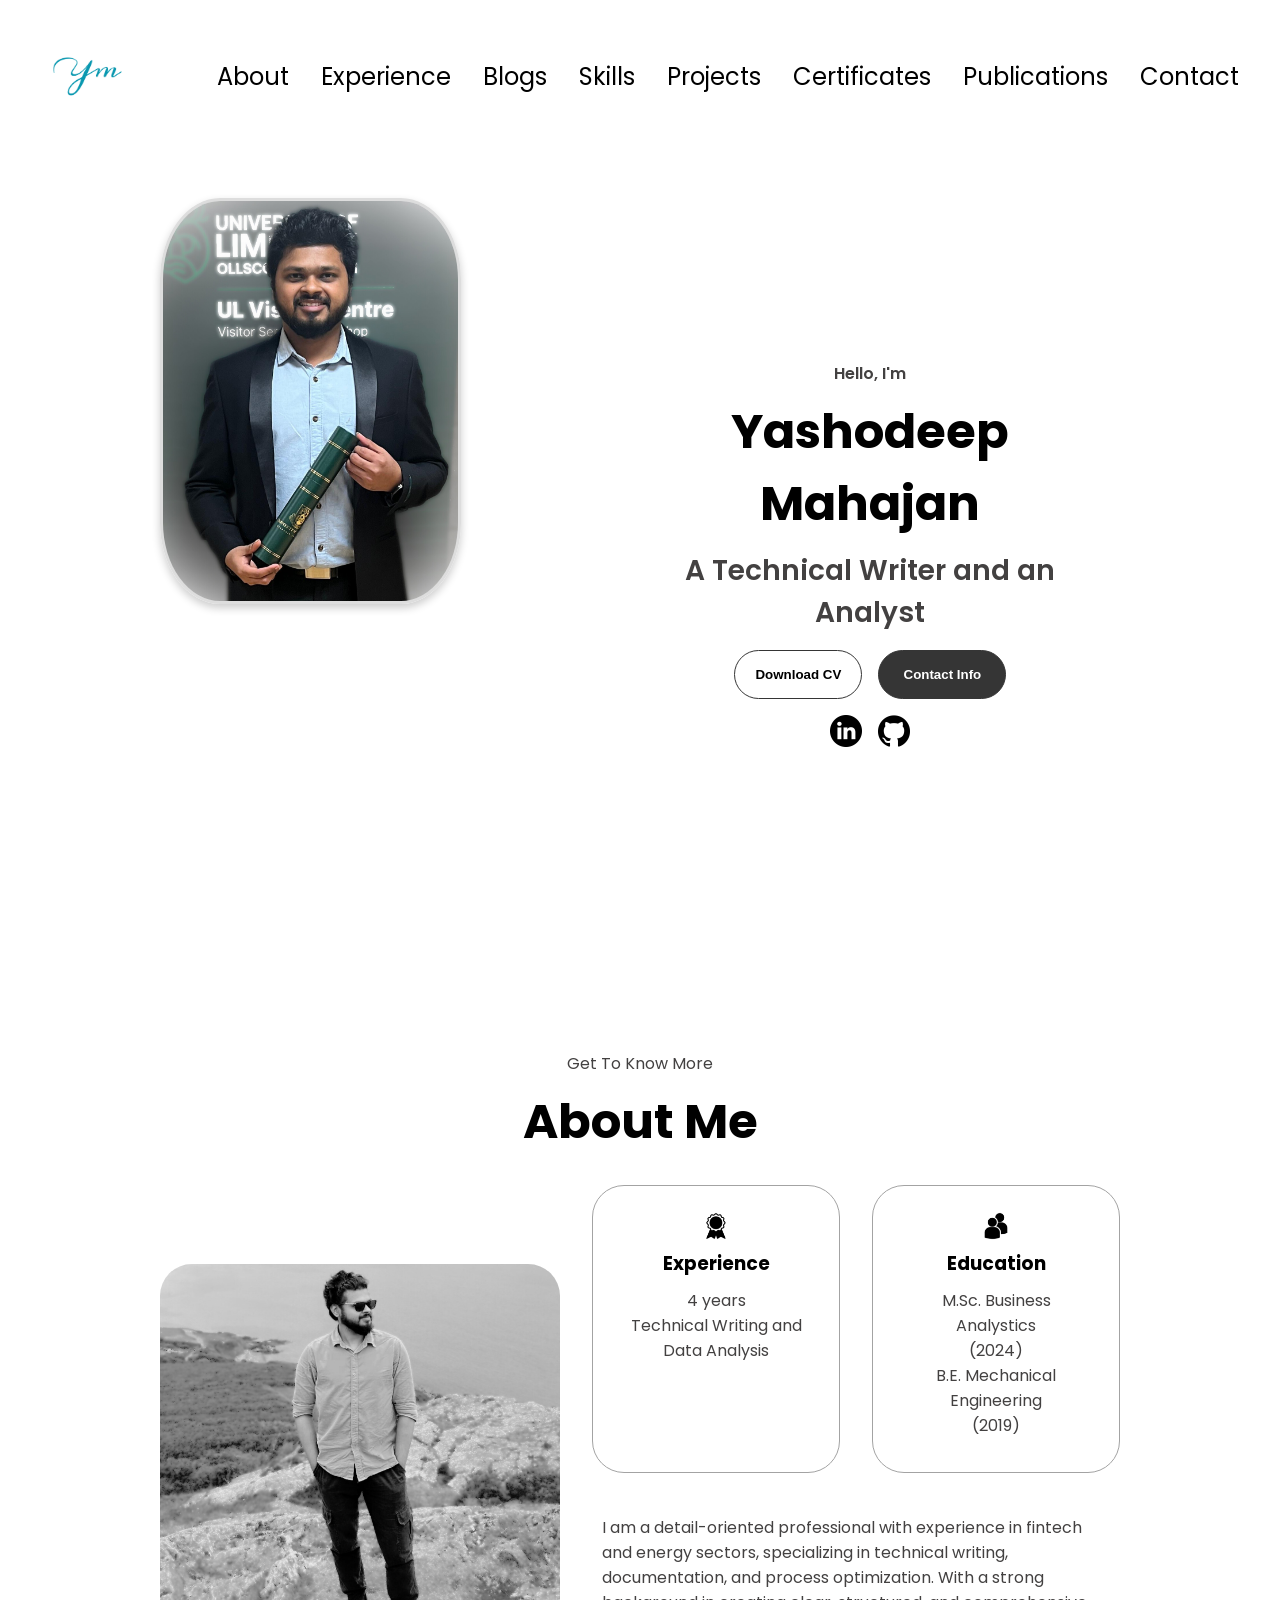
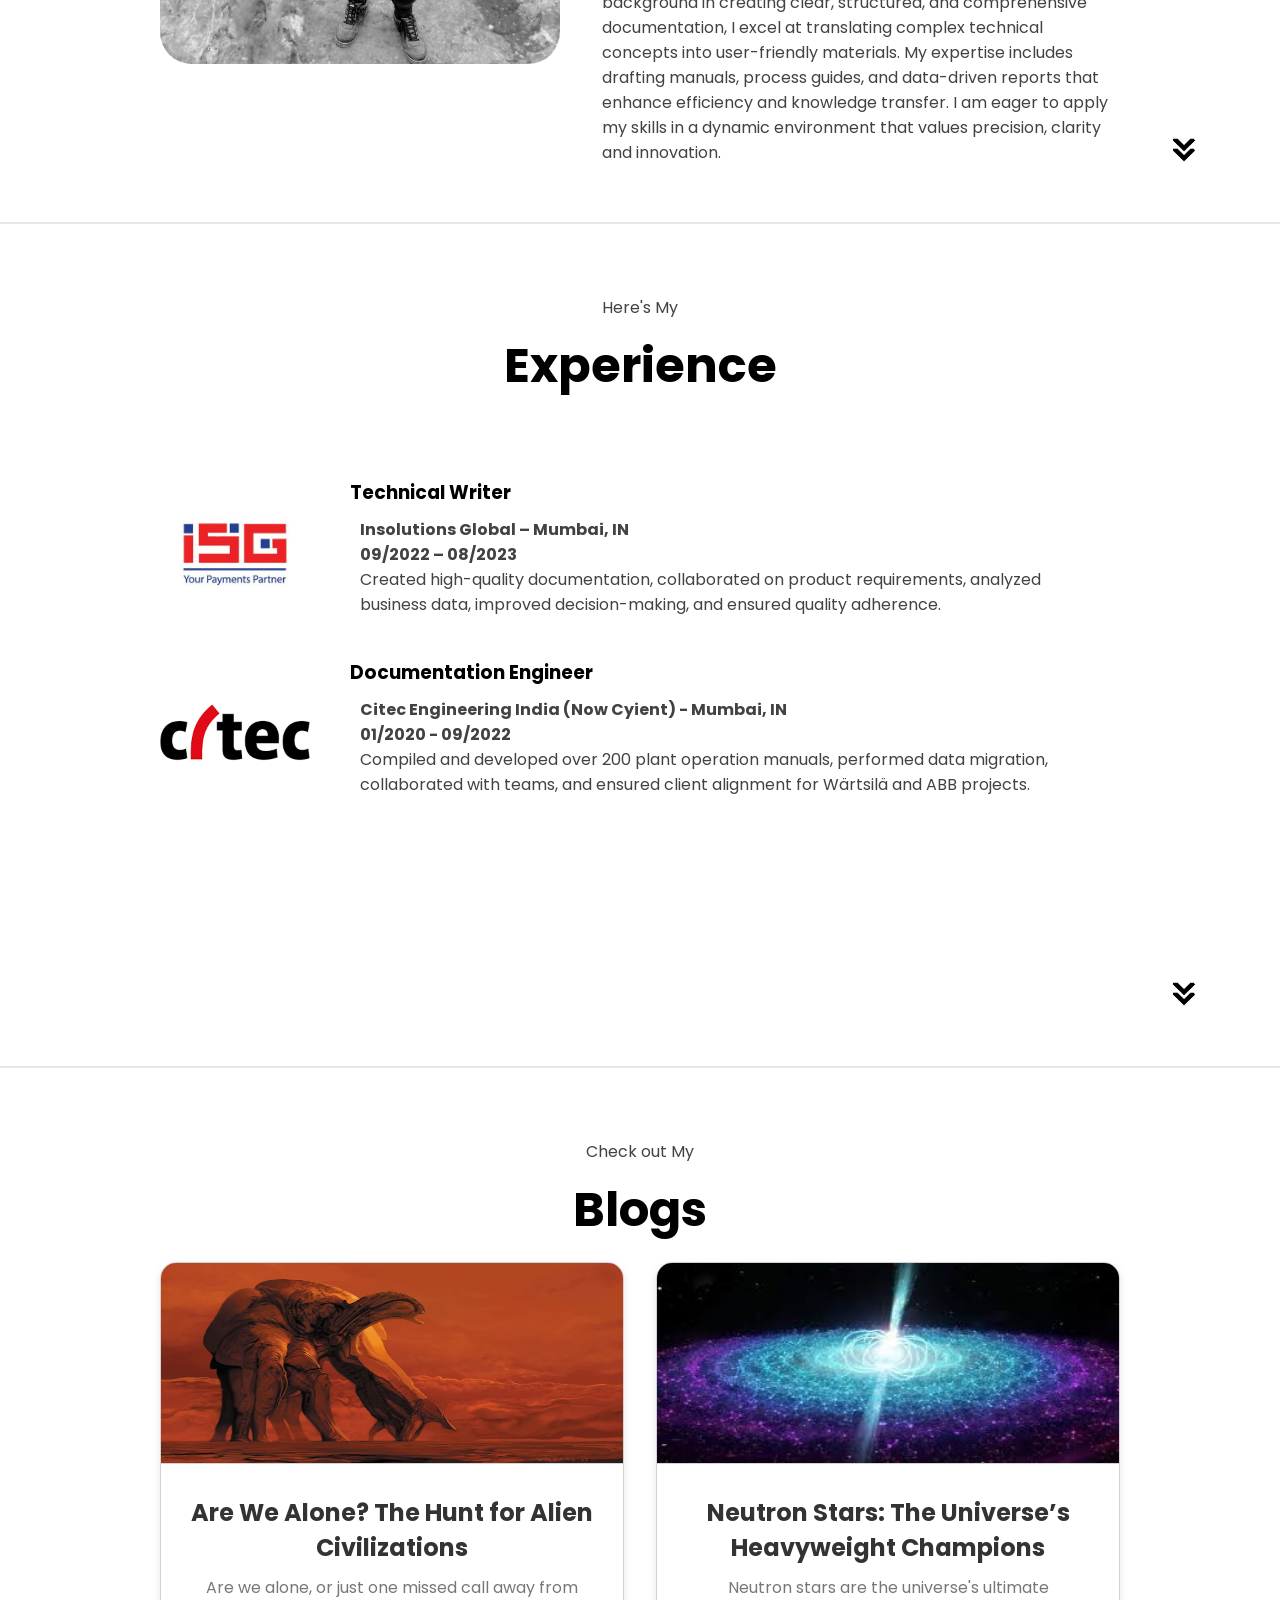
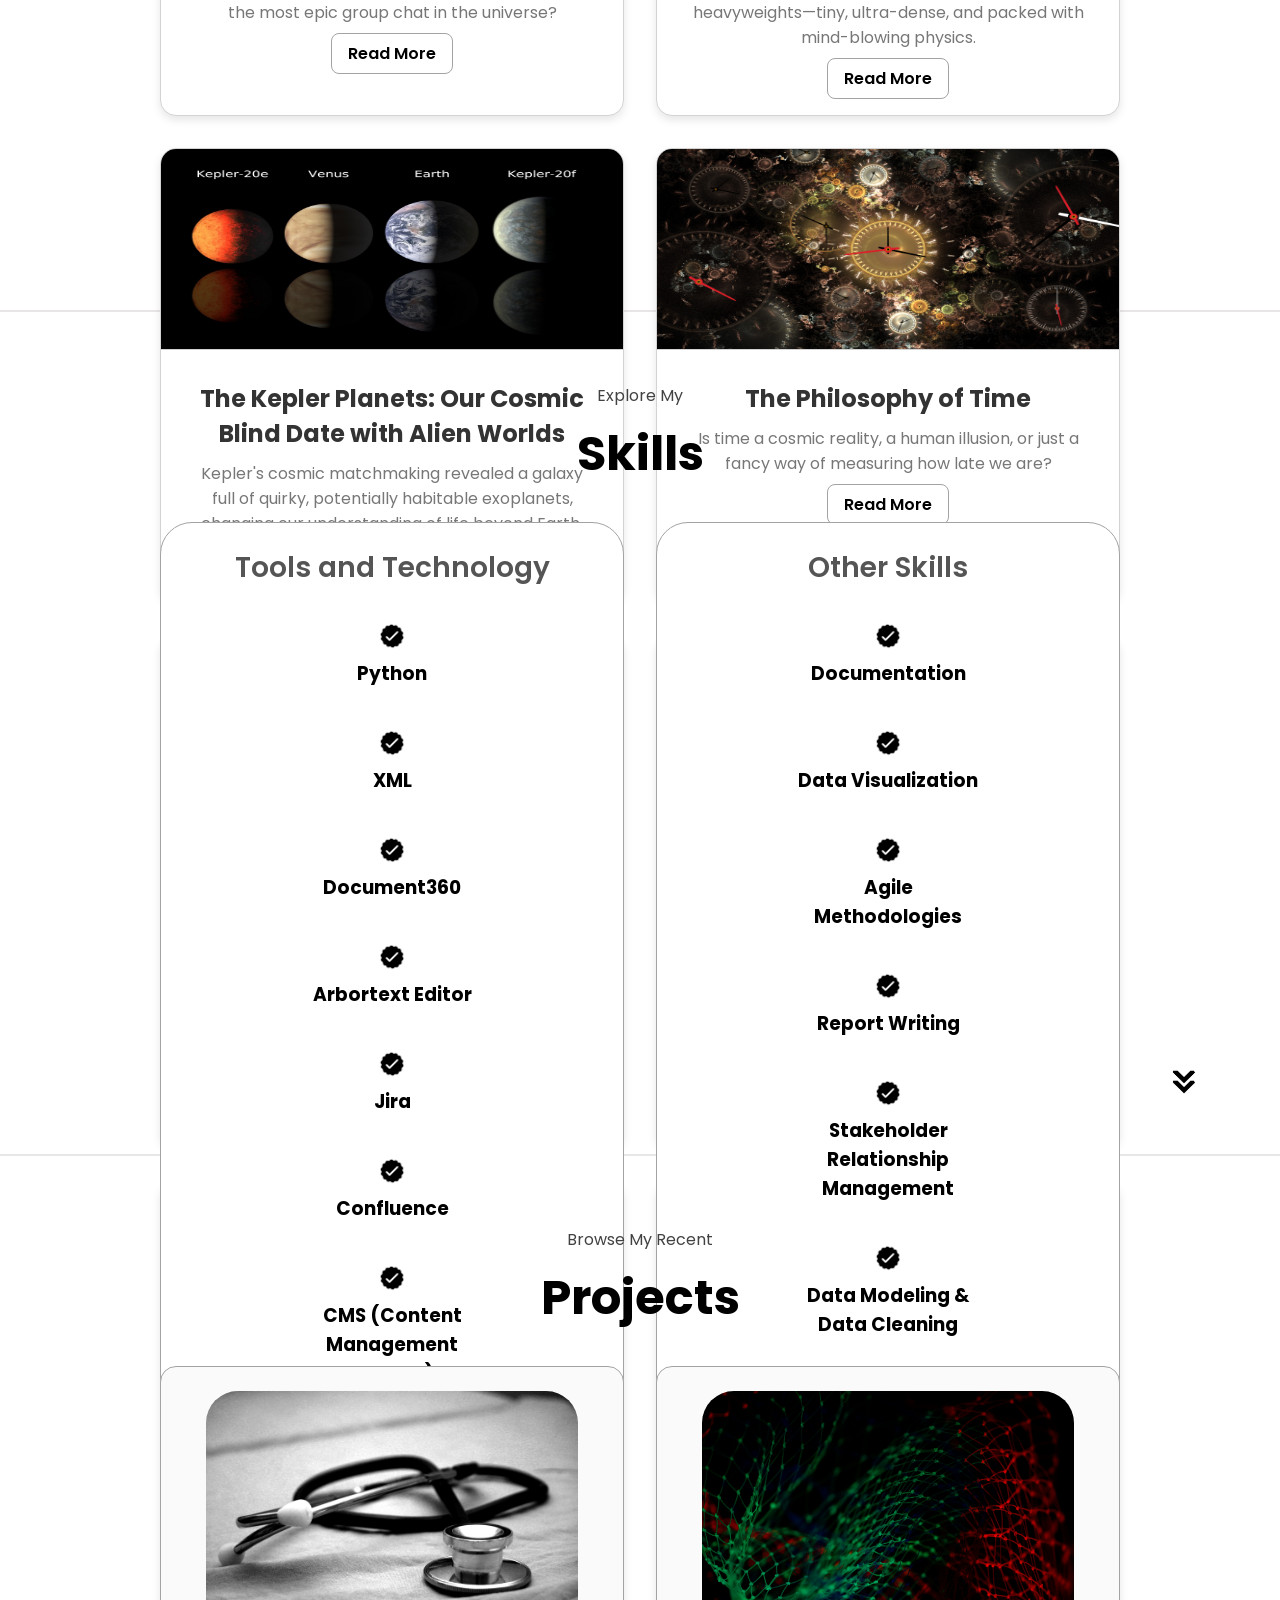
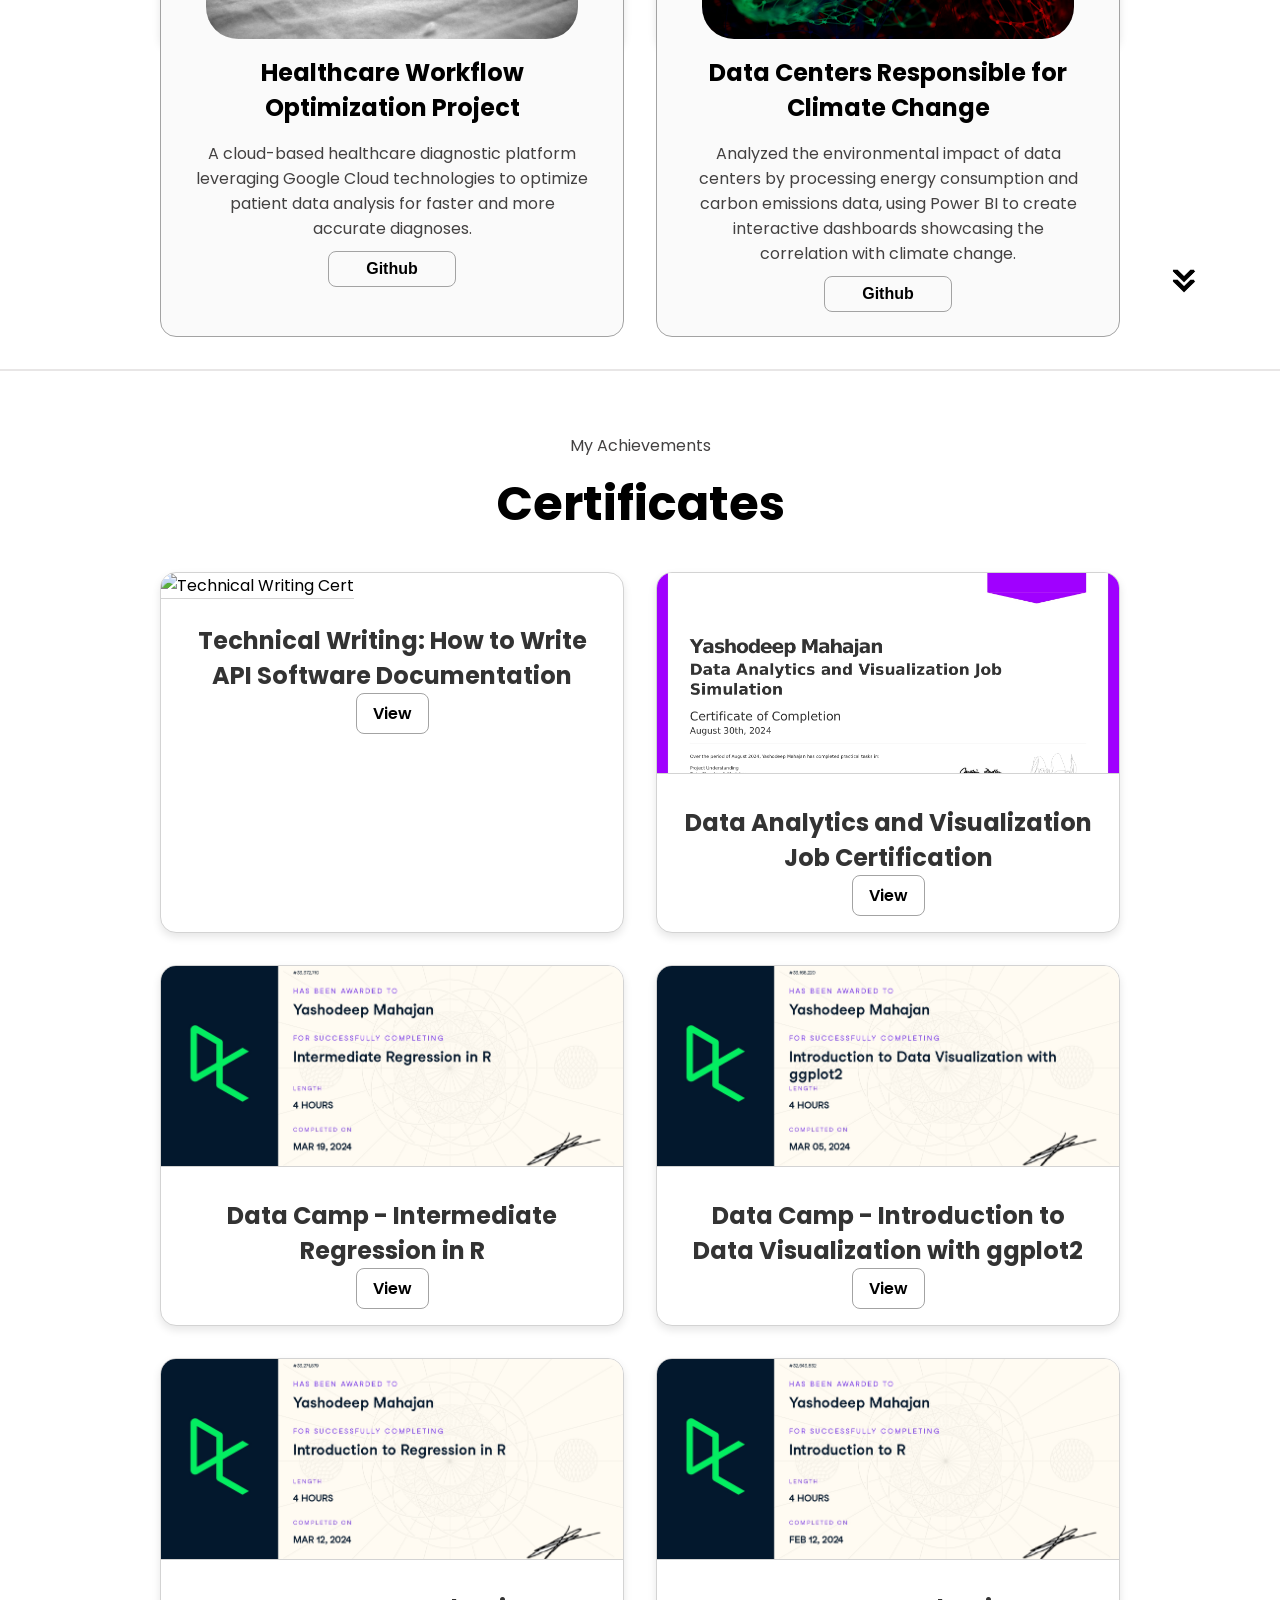
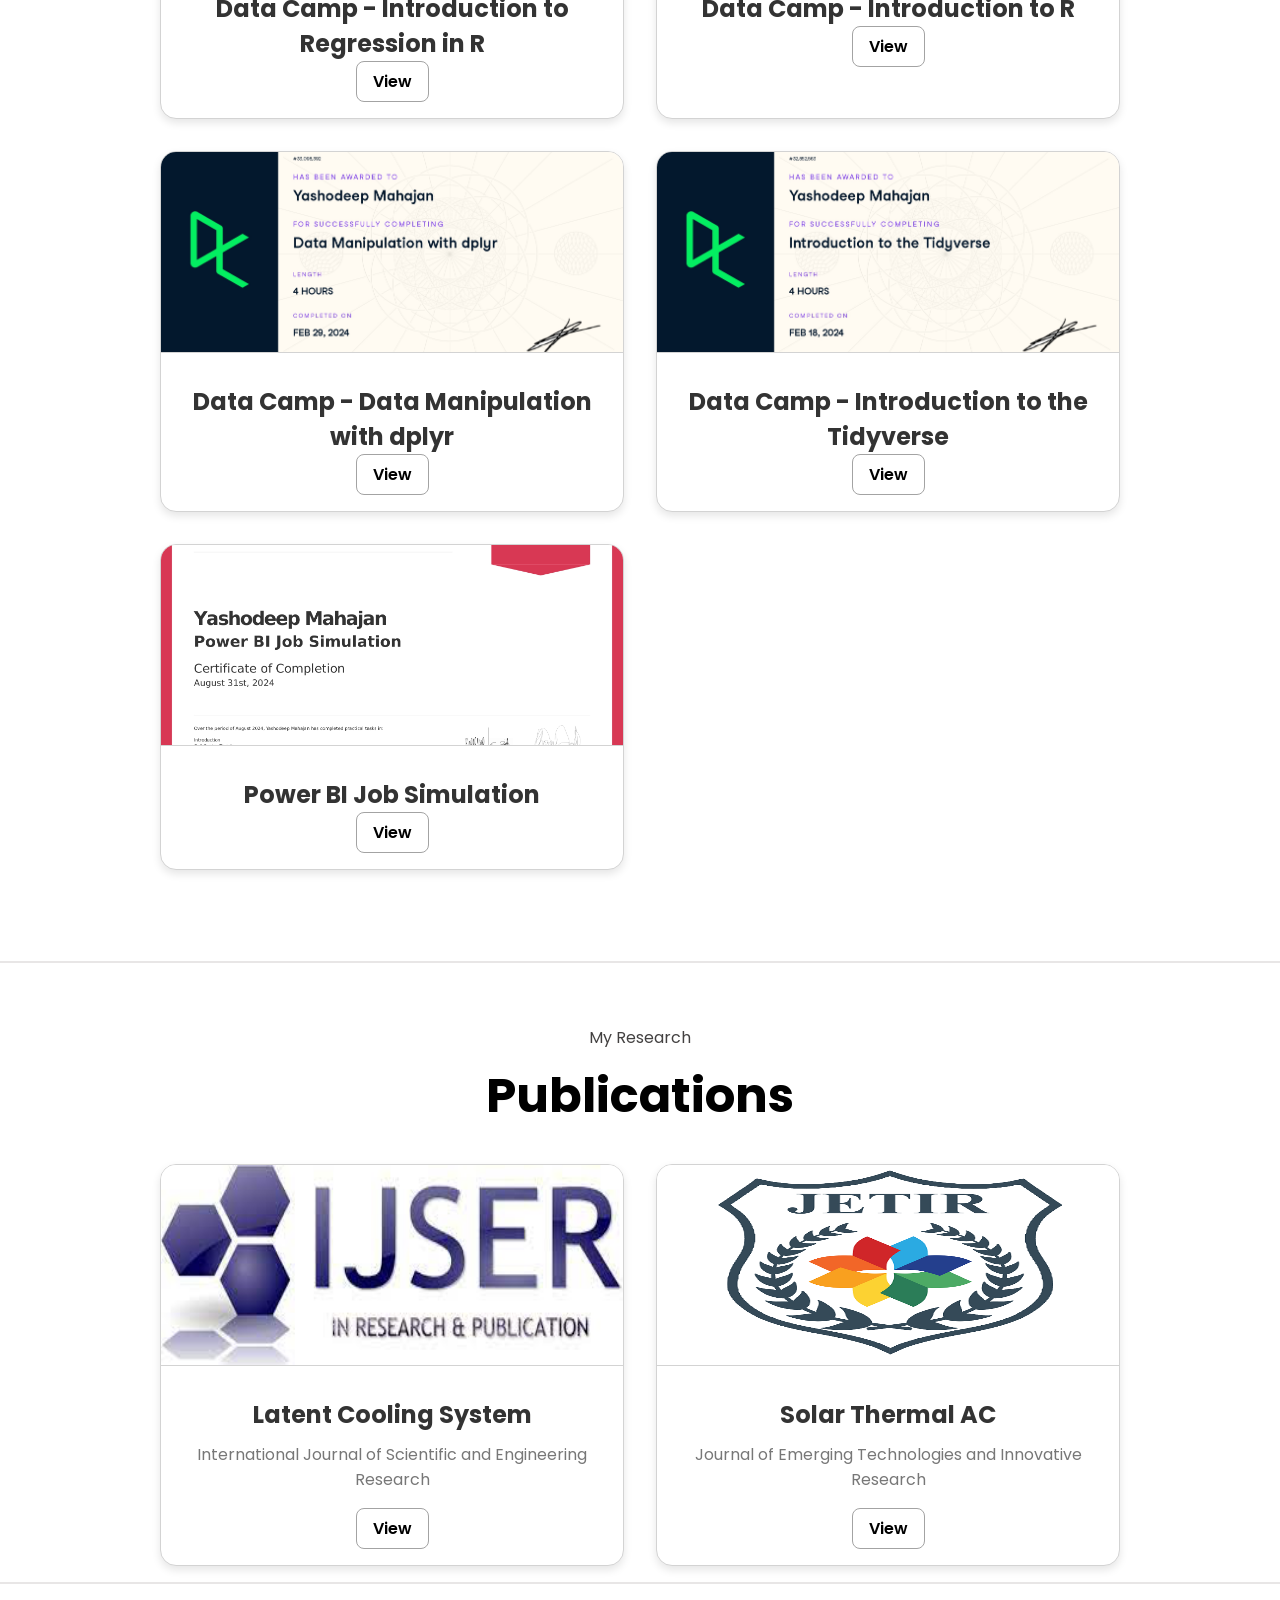
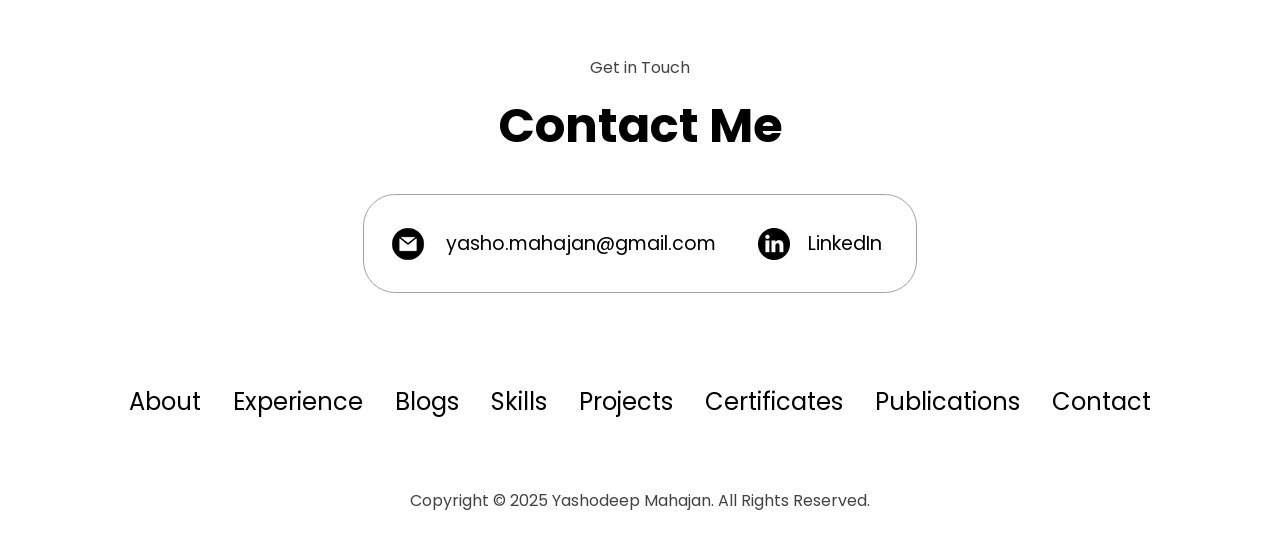
==== commit 789d35a1: "Update index.html Added Tech writing cert" ====
--- a/index.html
+++ b/index.html
@@ -413,13 +413,19 @@
   <div class="certificates-container">
     
     <div class="certificate-card">
+      <img src="assets/Technical Writing Cert JPG.jpg" alt="Technical Writing Cert" class="certificate-image">
+      <div class="certificate-info">
+        <h2>Technical Writing: How to Write API Software Documentation</h2>
+        <a href="assets/Technical Writing Cert JPG.jpg" target="_blank" class="btn btn-view-certificate">View</a>
+      </div>
+    </div>
+    <div class="certificate-card">
       <img src="assets/Data Analytics and Visualization Job Certification_page.jpg" alt="Data Analytics Certificate" class="certificate-image">
       <div class="certificate-info">
         <h2>Data Analytics and Visualization Job Certification</h2>
         <a href="assets/Data Analytics and Visualization Job Certification_page.jpg" target="_blank" class="btn btn-view-certificate">View</a>
       </div>
     </div>
-
     <div class="certificate-card">
       <img src="assets/Data Camp - Intermediate Regression in R_page.jpg" alt="Intermediate Regression in R" class="certificate-image">
       <div class="certificate-info">
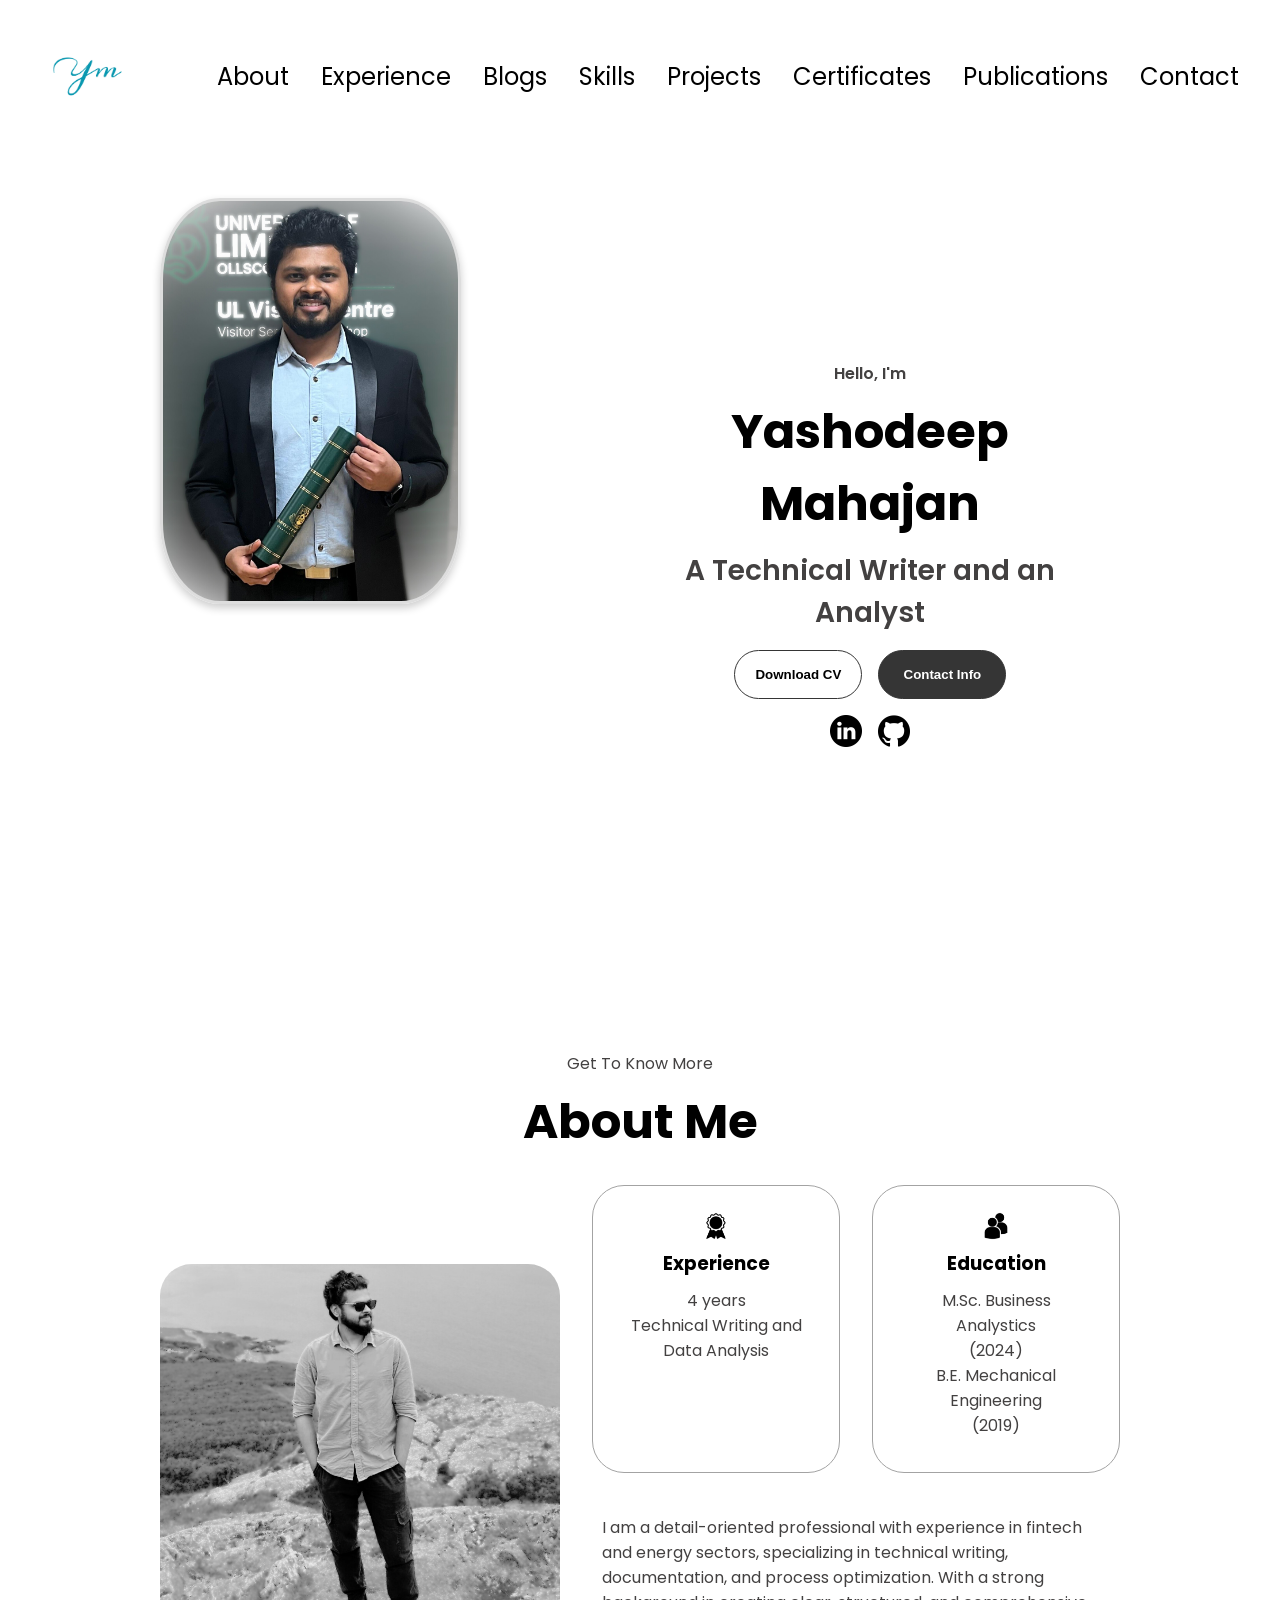
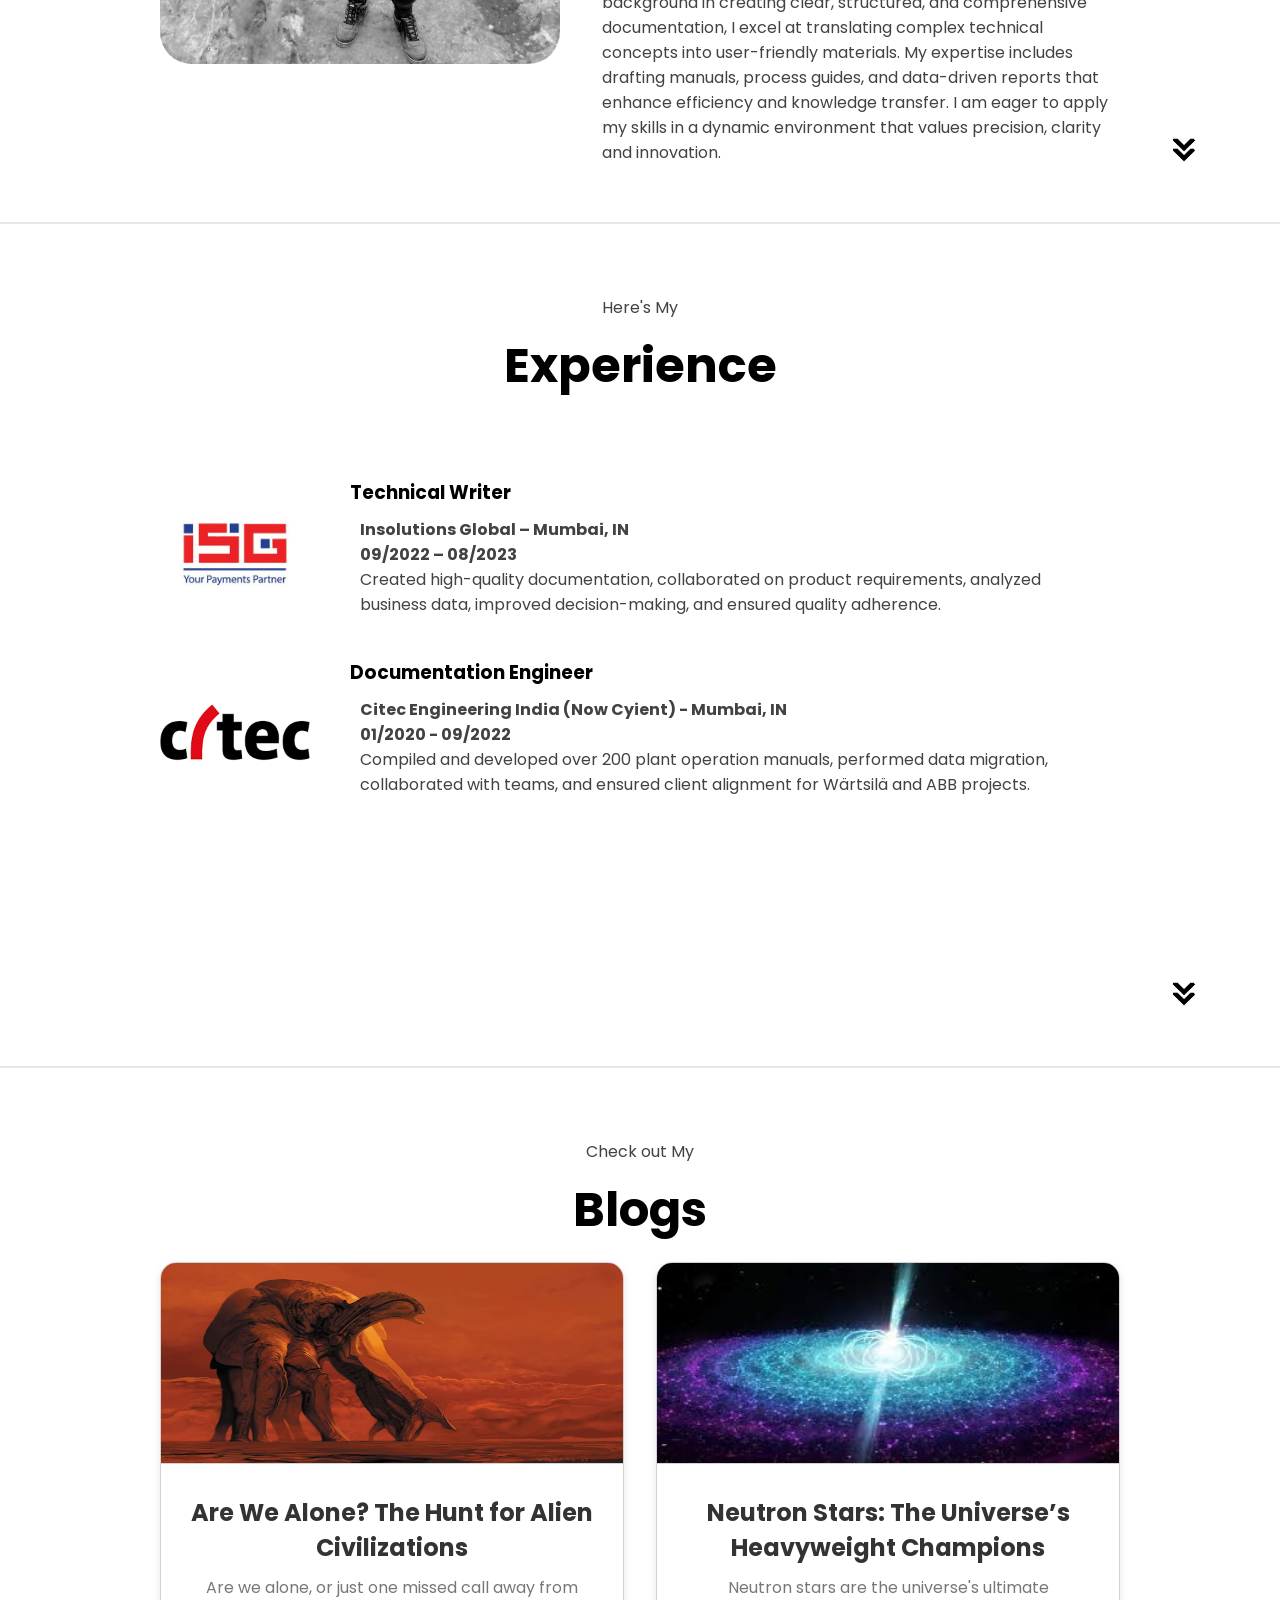
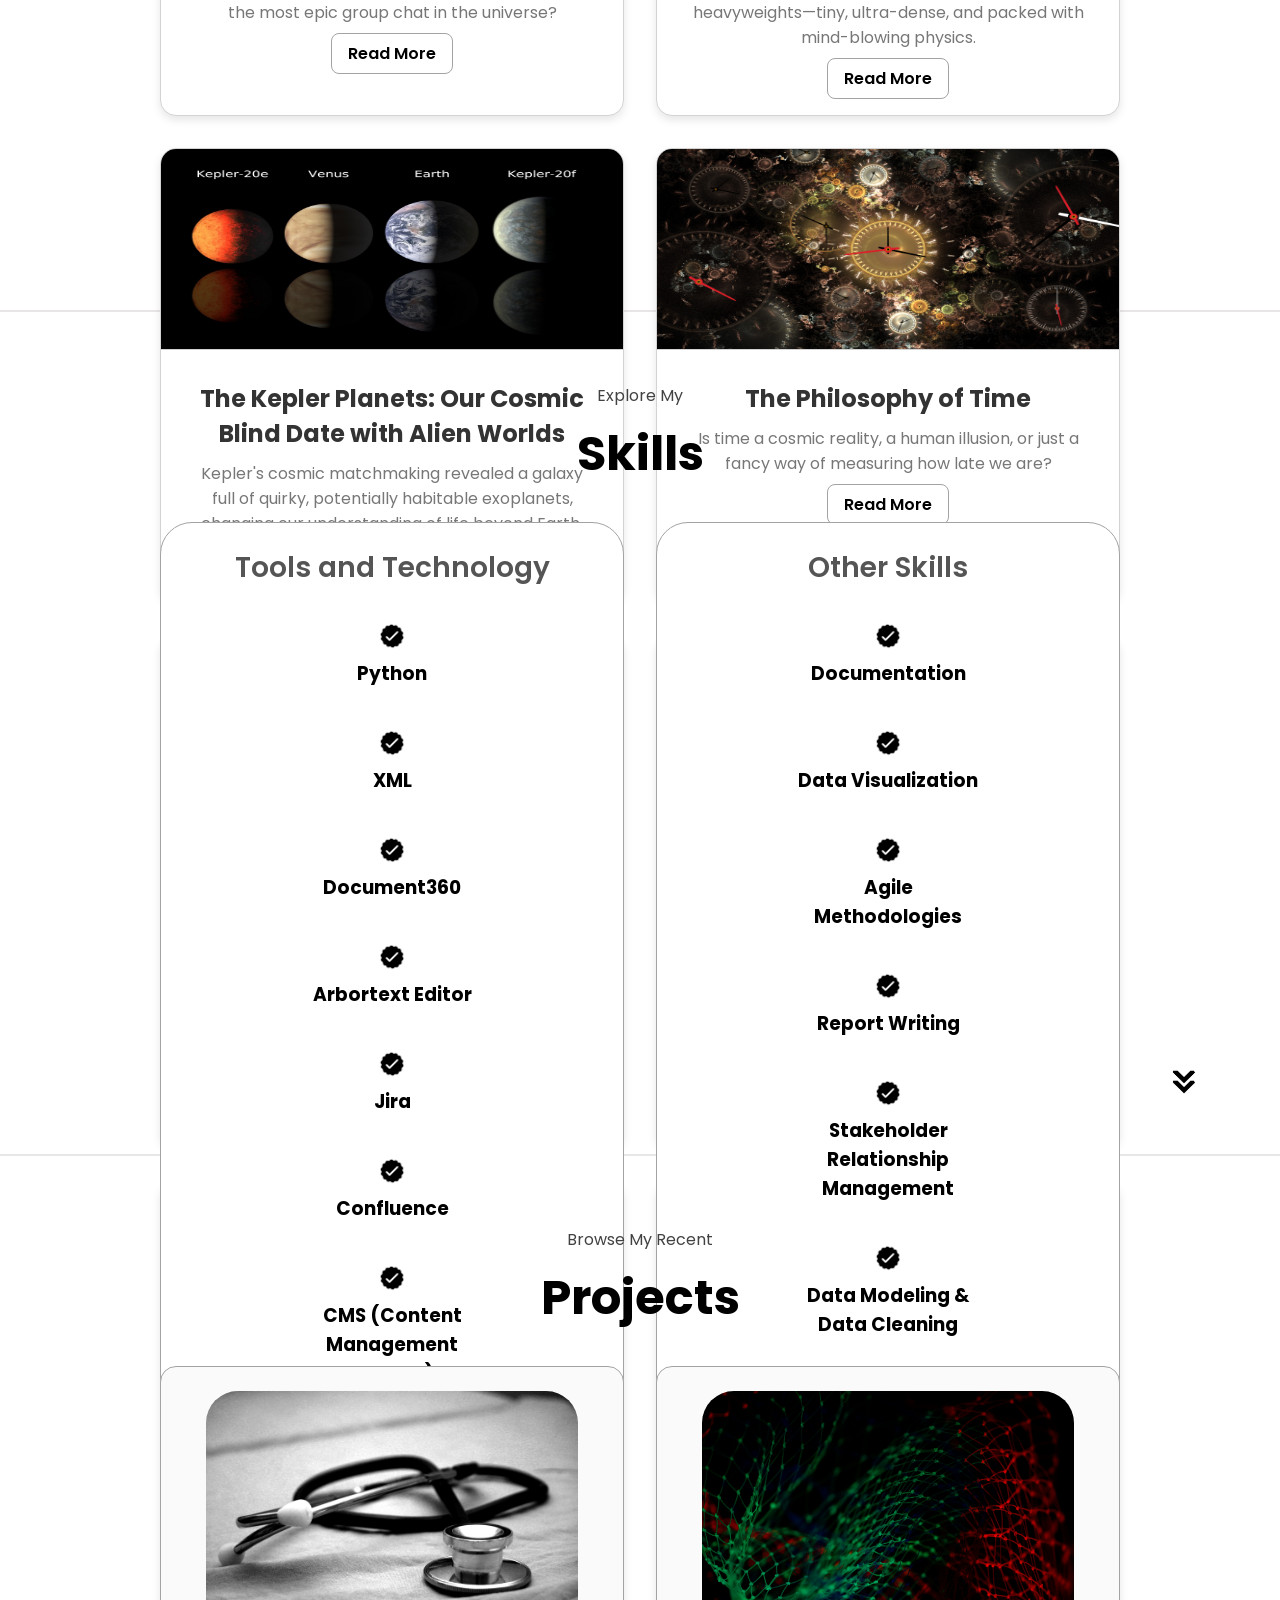
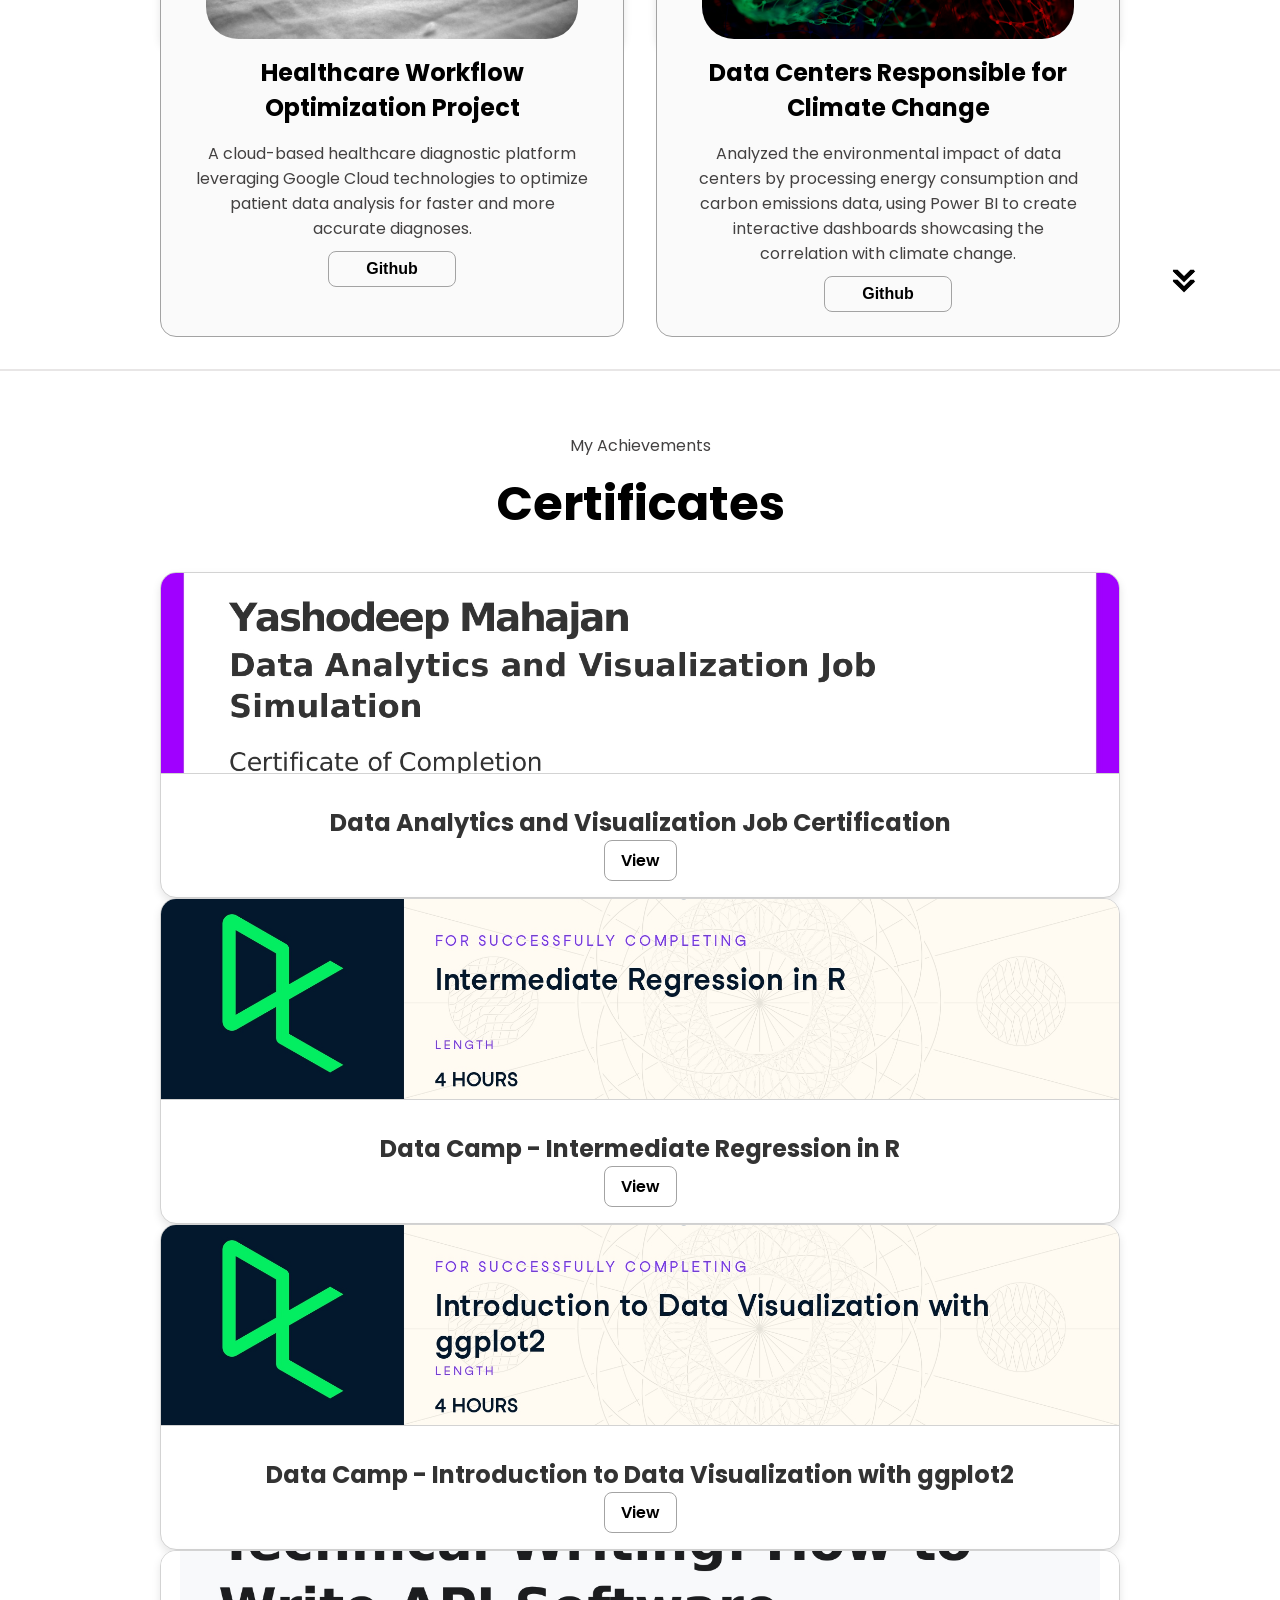
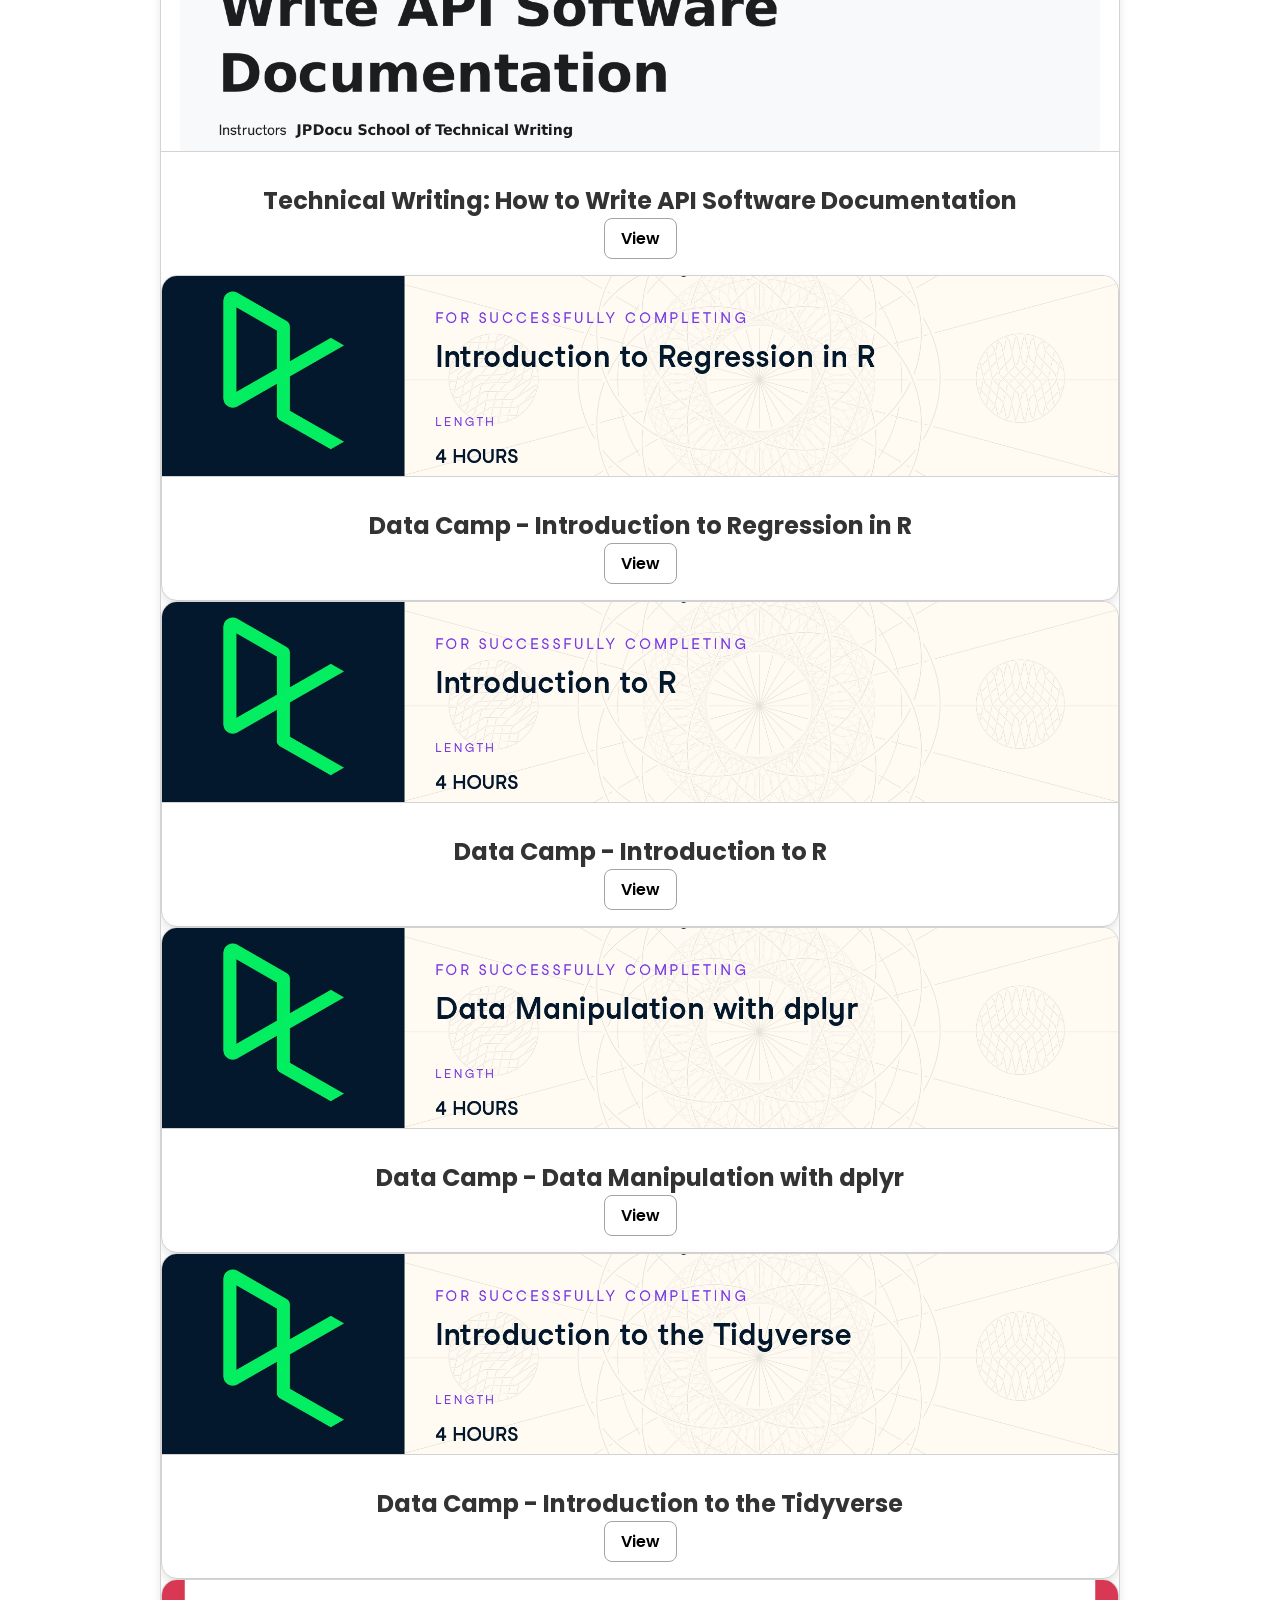
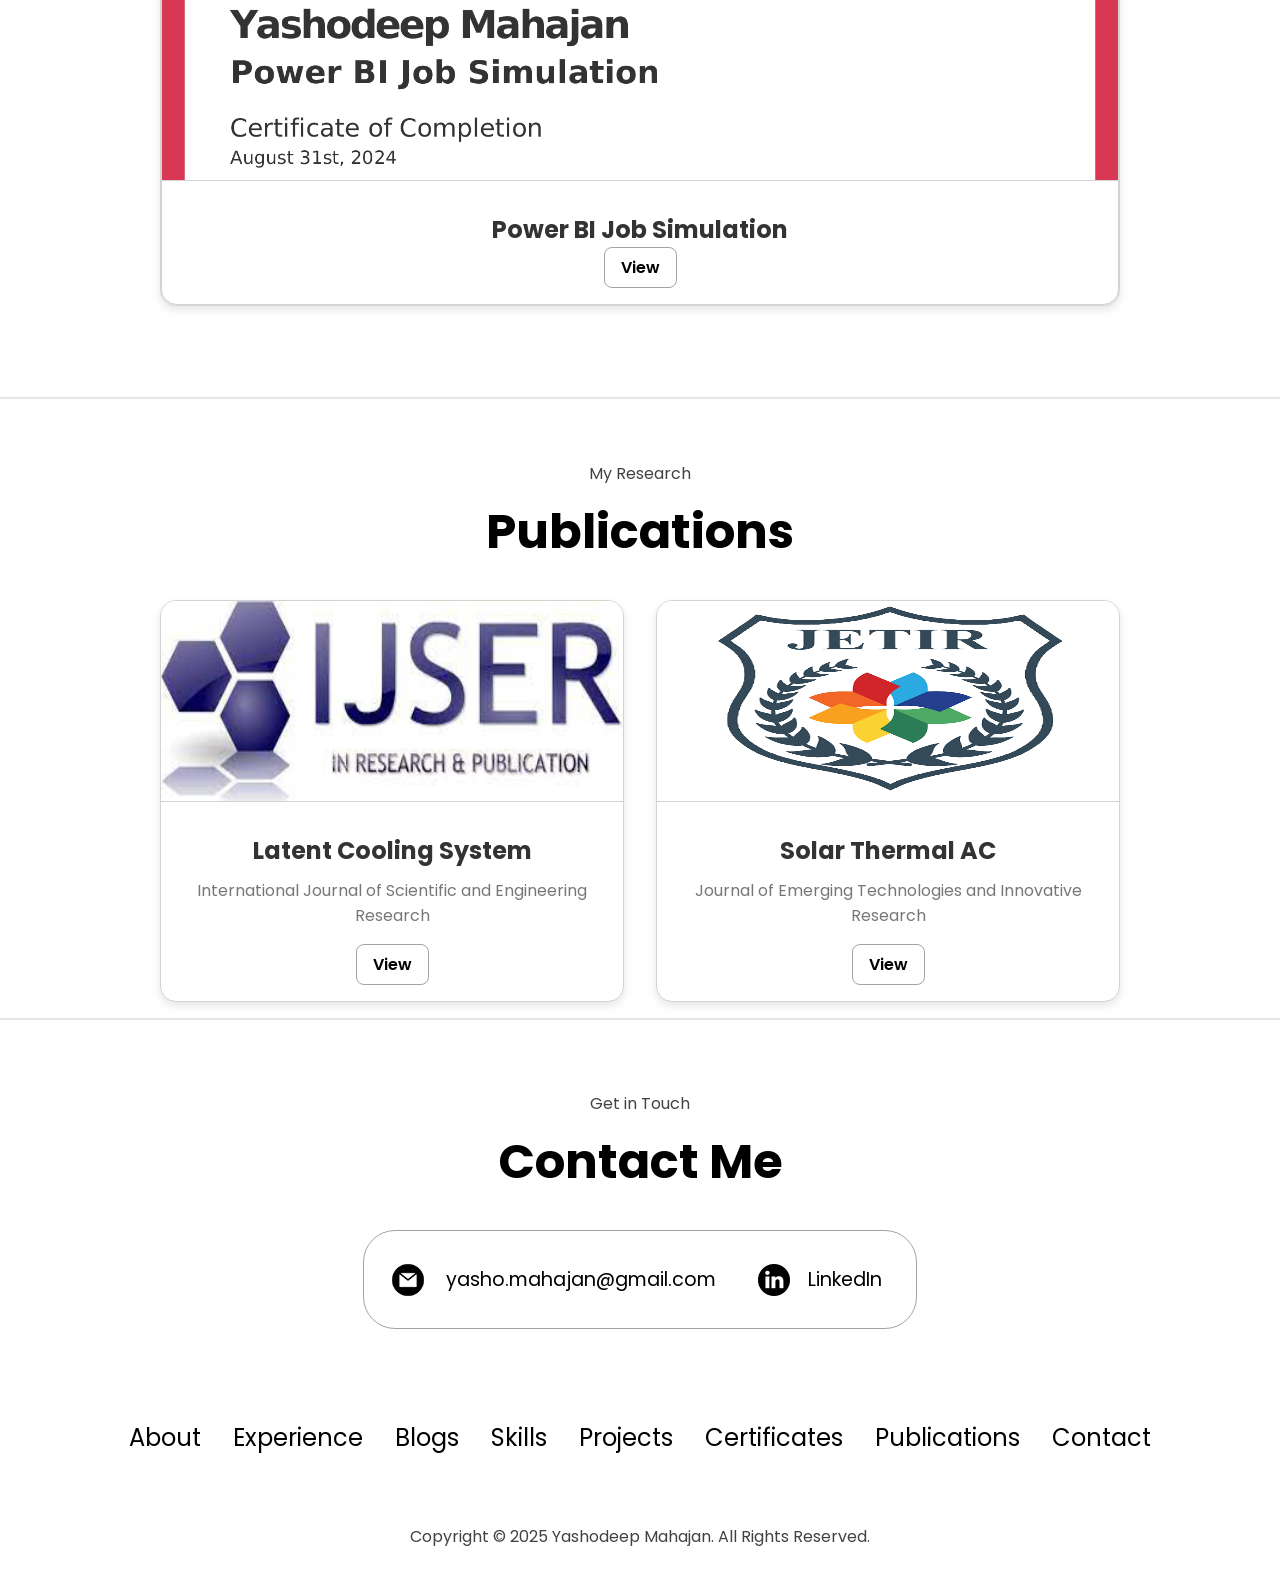
==== commit 7f7c0e2e: "Update index.html" ====
--- a/index.html
+++ b/index.html
@@ -412,36 +412,36 @@
   <h1 class="title">Certificates</h1>
   <div class="certificates-container">
     
+    
+    </div>
+    <div class="certificate-card">
+      <img src="assets/Data Analytics and Visualization Job Certification_page.jpg" alt="Data Analytics Certificate" class="certificate-image">
+      <div class="certificate-info">
+        <h2>Data Analytics and Visualization Job Certification</h2>
+        <a href="assets/Data Analytics and Visualization Job Certification_page.jpg" target="_blank" class="btn btn-view-certificate">View</a>
+      </div>
+    </div>
+    <div class="certificate-card">
+      <img src="assets/Data Camp - Intermediate Regression in R_page.jpg" alt="Intermediate Regression in R" class="certificate-image">
+      <div class="certificate-info">
+        <h2>Data Camp - Intermediate Regression in R</h2>
+        <a href="assets/Data Camp - Intermediate Regression in R_page.jpg" target="_blank" class="btn btn-view-certificate">View</a>
+      </div>
+    </div>
+
+    <div class="certificate-card">
+      <img src="assets/Data Camp - Introduction to Data Visualization with ggplot2_page.jpg" alt="Data Visualization with ggplot2" class="certificate-image">
+      <div class="certificate-info">
+        <h2>Data Camp - Introduction to Data Visualization with ggplot2</h2>
+        <a href="assets/Data Camp - Introduction to Data Visualization with ggplot2_page.jpg" target="_blank" class="btn btn-view-certificate">View</a>
+      </div>
+    </div>
     <div class="certificate-card">
       <img src="assets/Technical Writing Cert JPG.jpg" alt="Technical Writing Cert" class="certificate-image">
       <div class="certificate-info">
         <h2>Technical Writing: How to Write API Software Documentation</h2>
         <a href="assets/Technical Writing Cert JPG.jpg" target="_blank" class="btn btn-view-certificate">View</a>
       </div>
-    </div>
-    <div class="certificate-card">
-      <img src="assets/Data Analytics and Visualization Job Certification_page.jpg" alt="Data Analytics Certificate" class="certificate-image">
-      <div class="certificate-info">
-        <h2>Data Analytics and Visualization Job Certification</h2>
-        <a href="assets/Data Analytics and Visualization Job Certification_page.jpg" target="_blank" class="btn btn-view-certificate">View</a>
-      </div>
-    </div>
-    <div class="certificate-card">
-      <img src="assets/Data Camp - Intermediate Regression in R_page.jpg" alt="Intermediate Regression in R" class="certificate-image">
-      <div class="certificate-info">
-        <h2>Data Camp - Intermediate Regression in R</h2>
-        <a href="assets/Data Camp - Intermediate Regression in R_page.jpg" target="_blank" class="btn btn-view-certificate">View</a>
-      </div>
-    </div>
-
-    <div class="certificate-card">
-      <img src="assets/Data Camp - Introduction to Data Visualization with ggplot2_page.jpg" alt="Data Visualization with ggplot2" class="certificate-image">
-      <div class="certificate-info">
-        <h2>Data Camp - Introduction to Data Visualization with ggplot2</h2>
-        <a href="assets/Data Camp - Introduction to Data Visualization with ggplot2_page.jpg" target="_blank" class="btn btn-view-certificate">View</a>
-      </div>
-    </div>
-
     <div class="certificate-card">
       <img src="assets/Data Camp - Introduction to Regression in R_page.jpg" alt="Introduction to Regression in R" class="certificate-image">
       <div class="certificate-info">
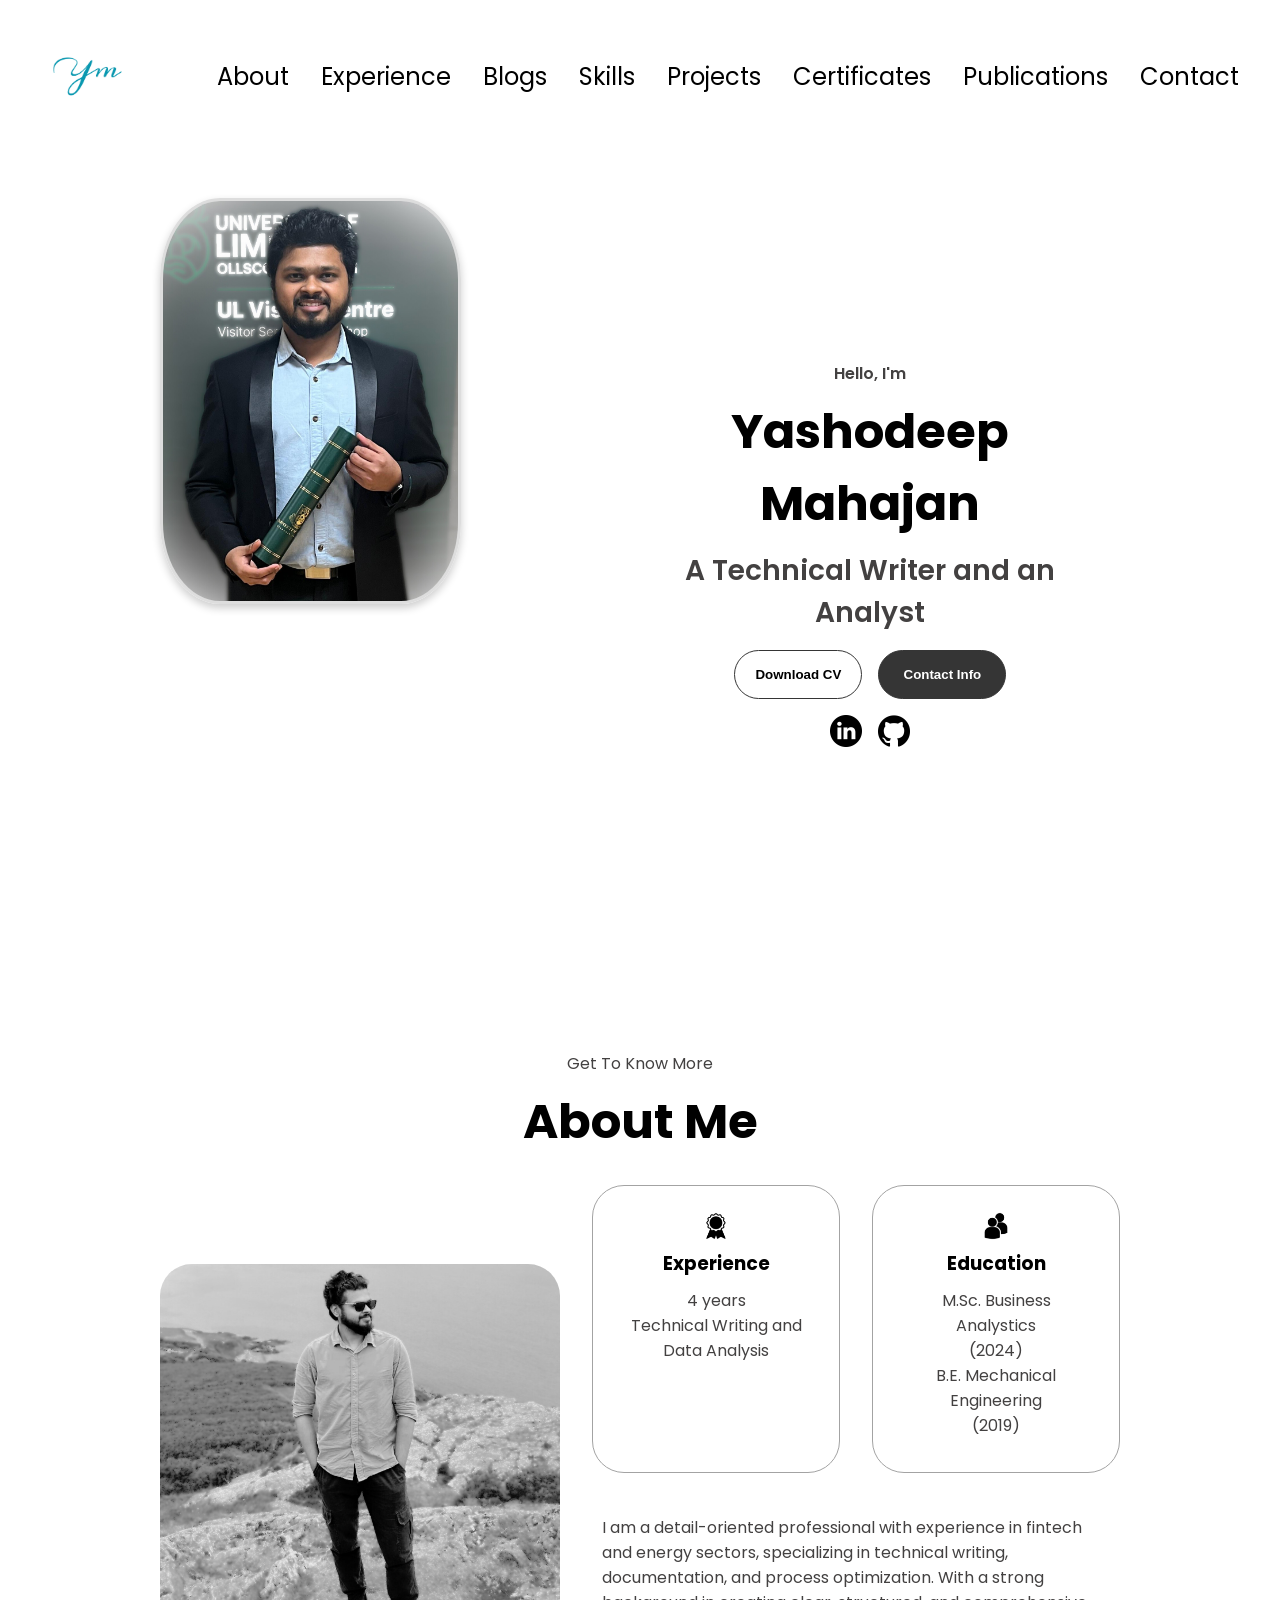
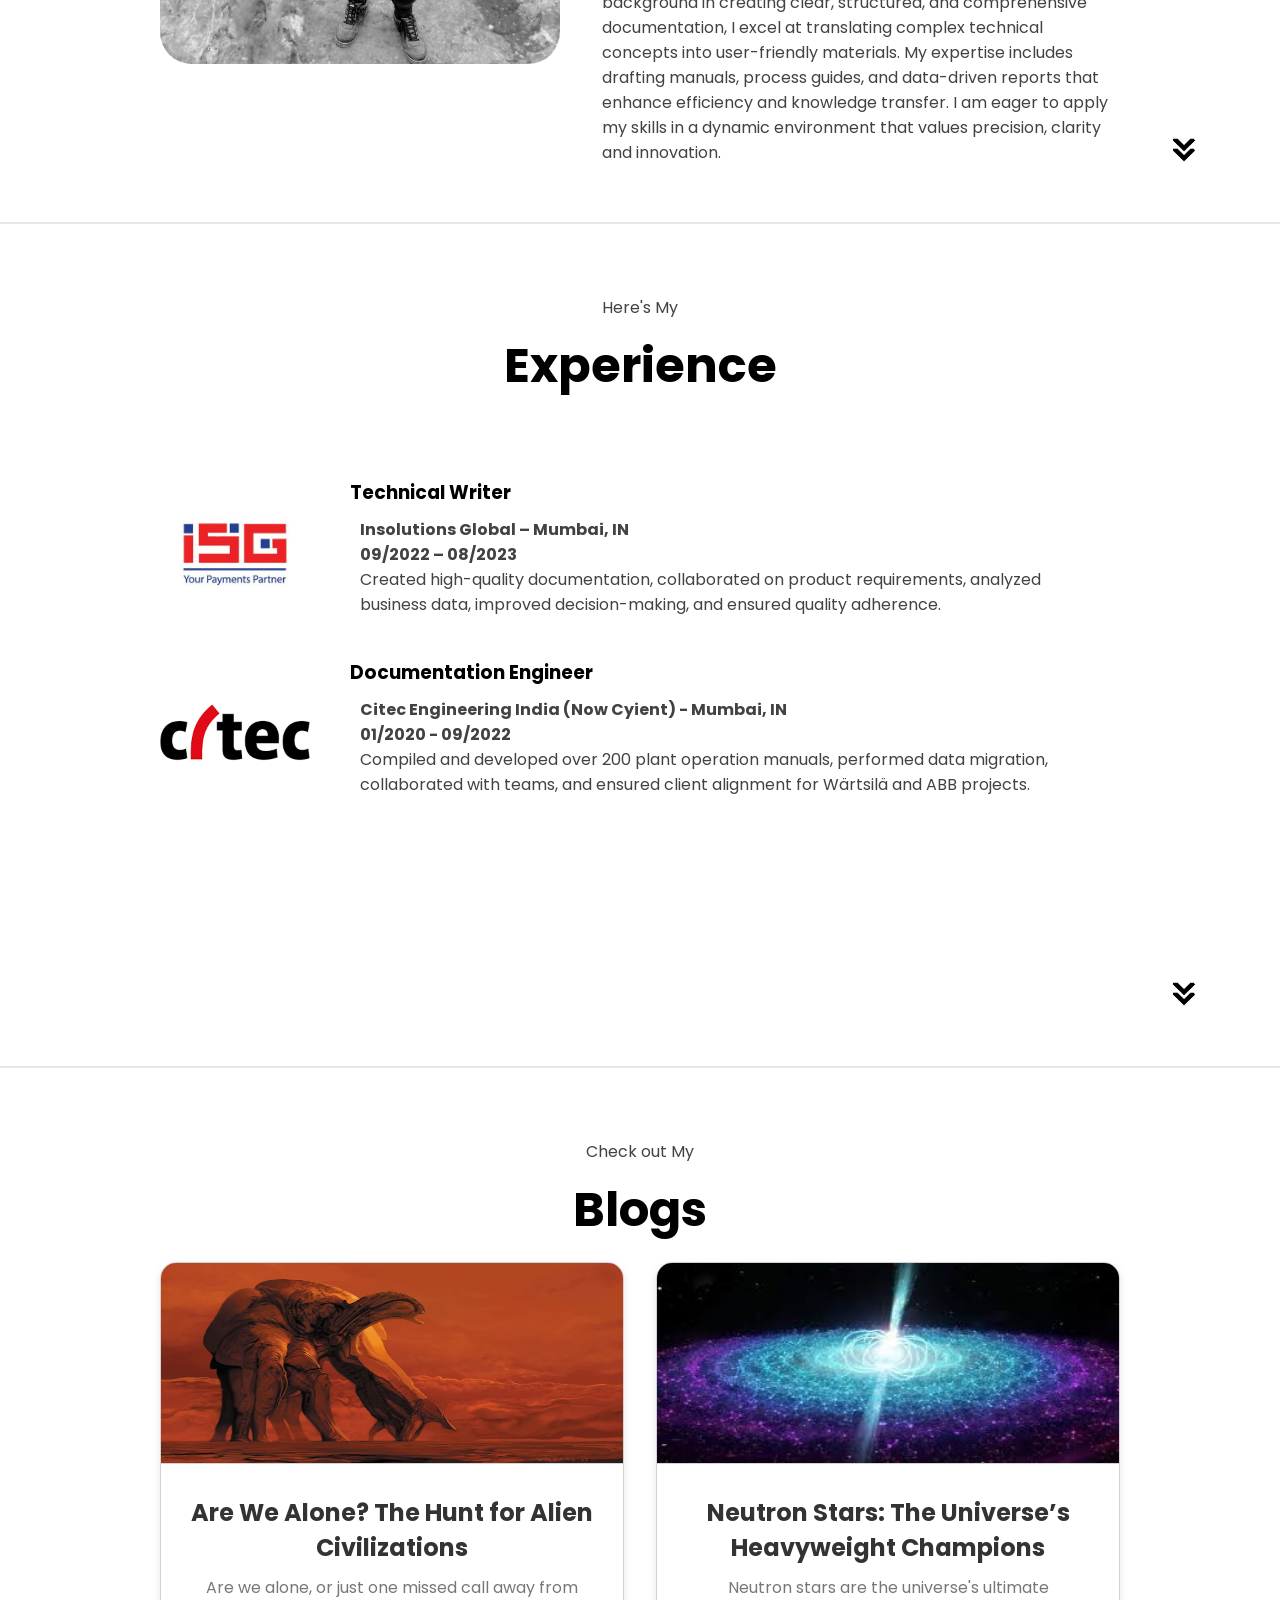
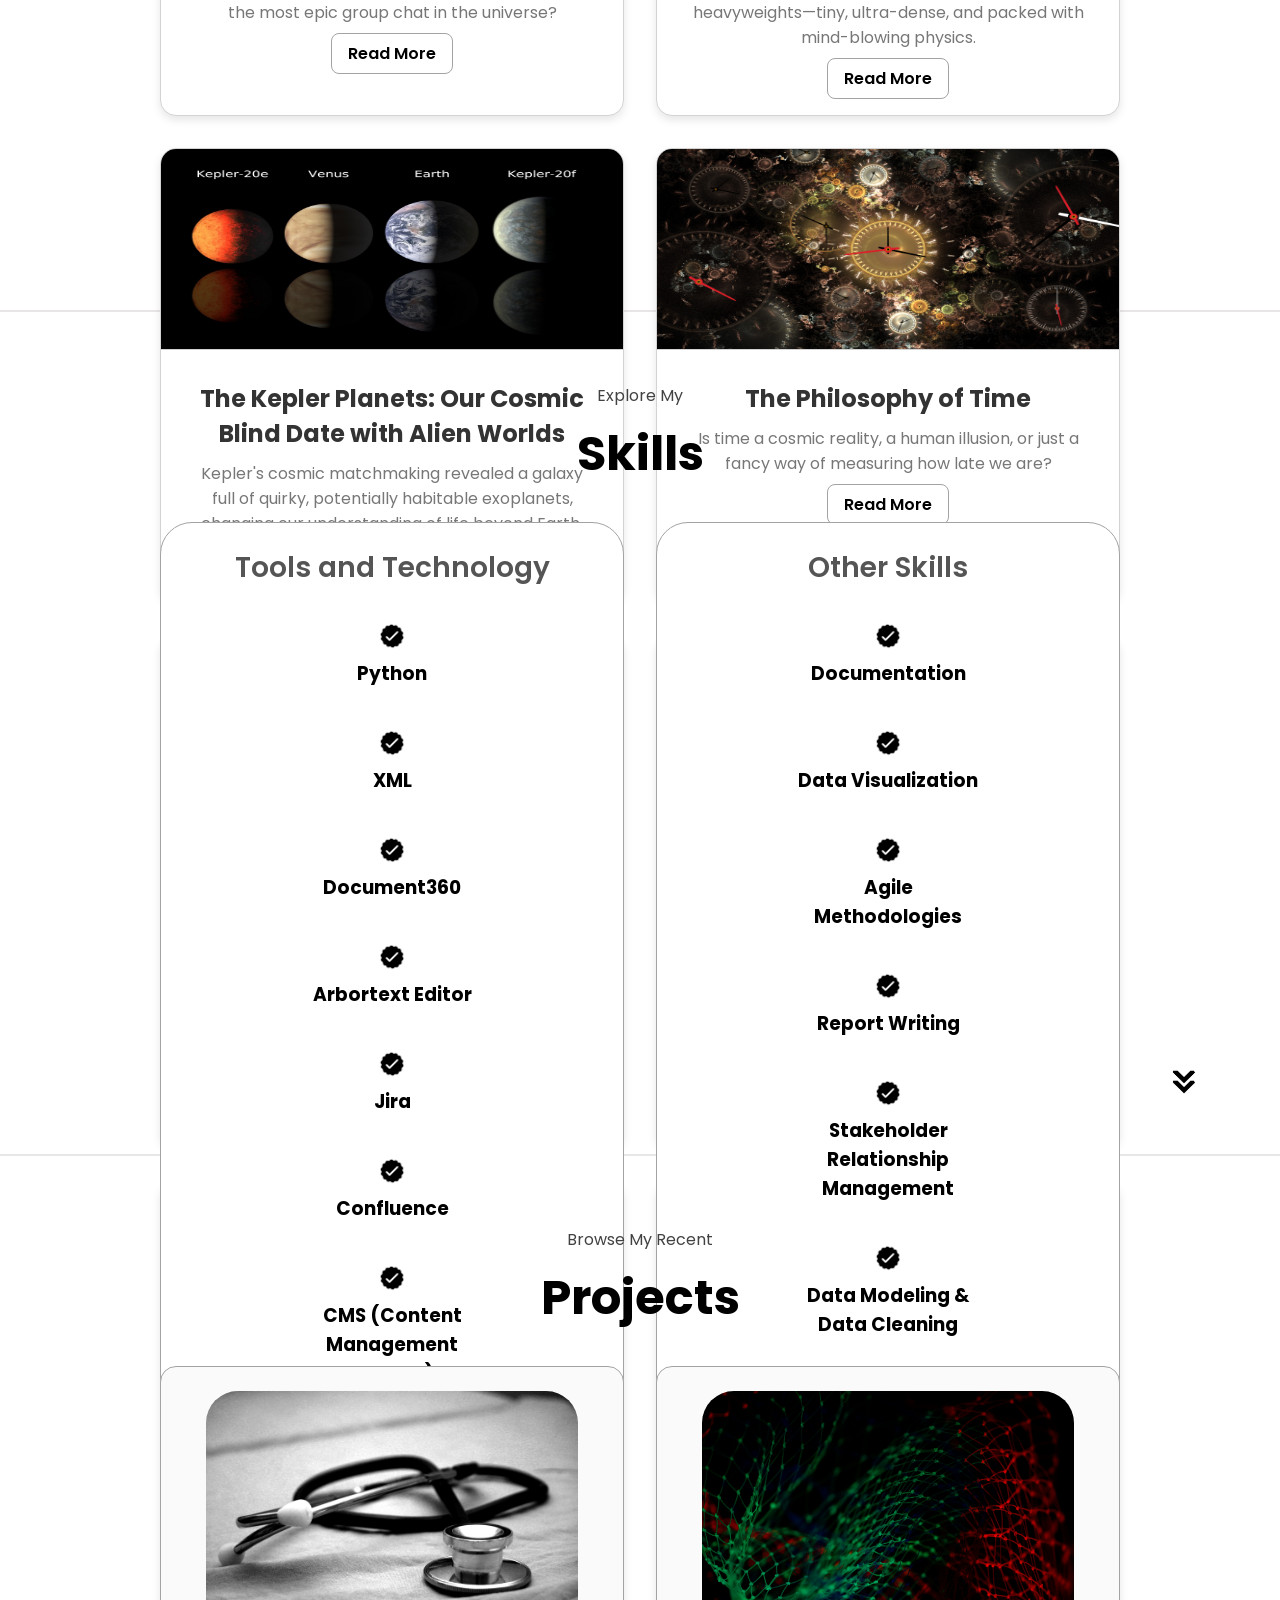
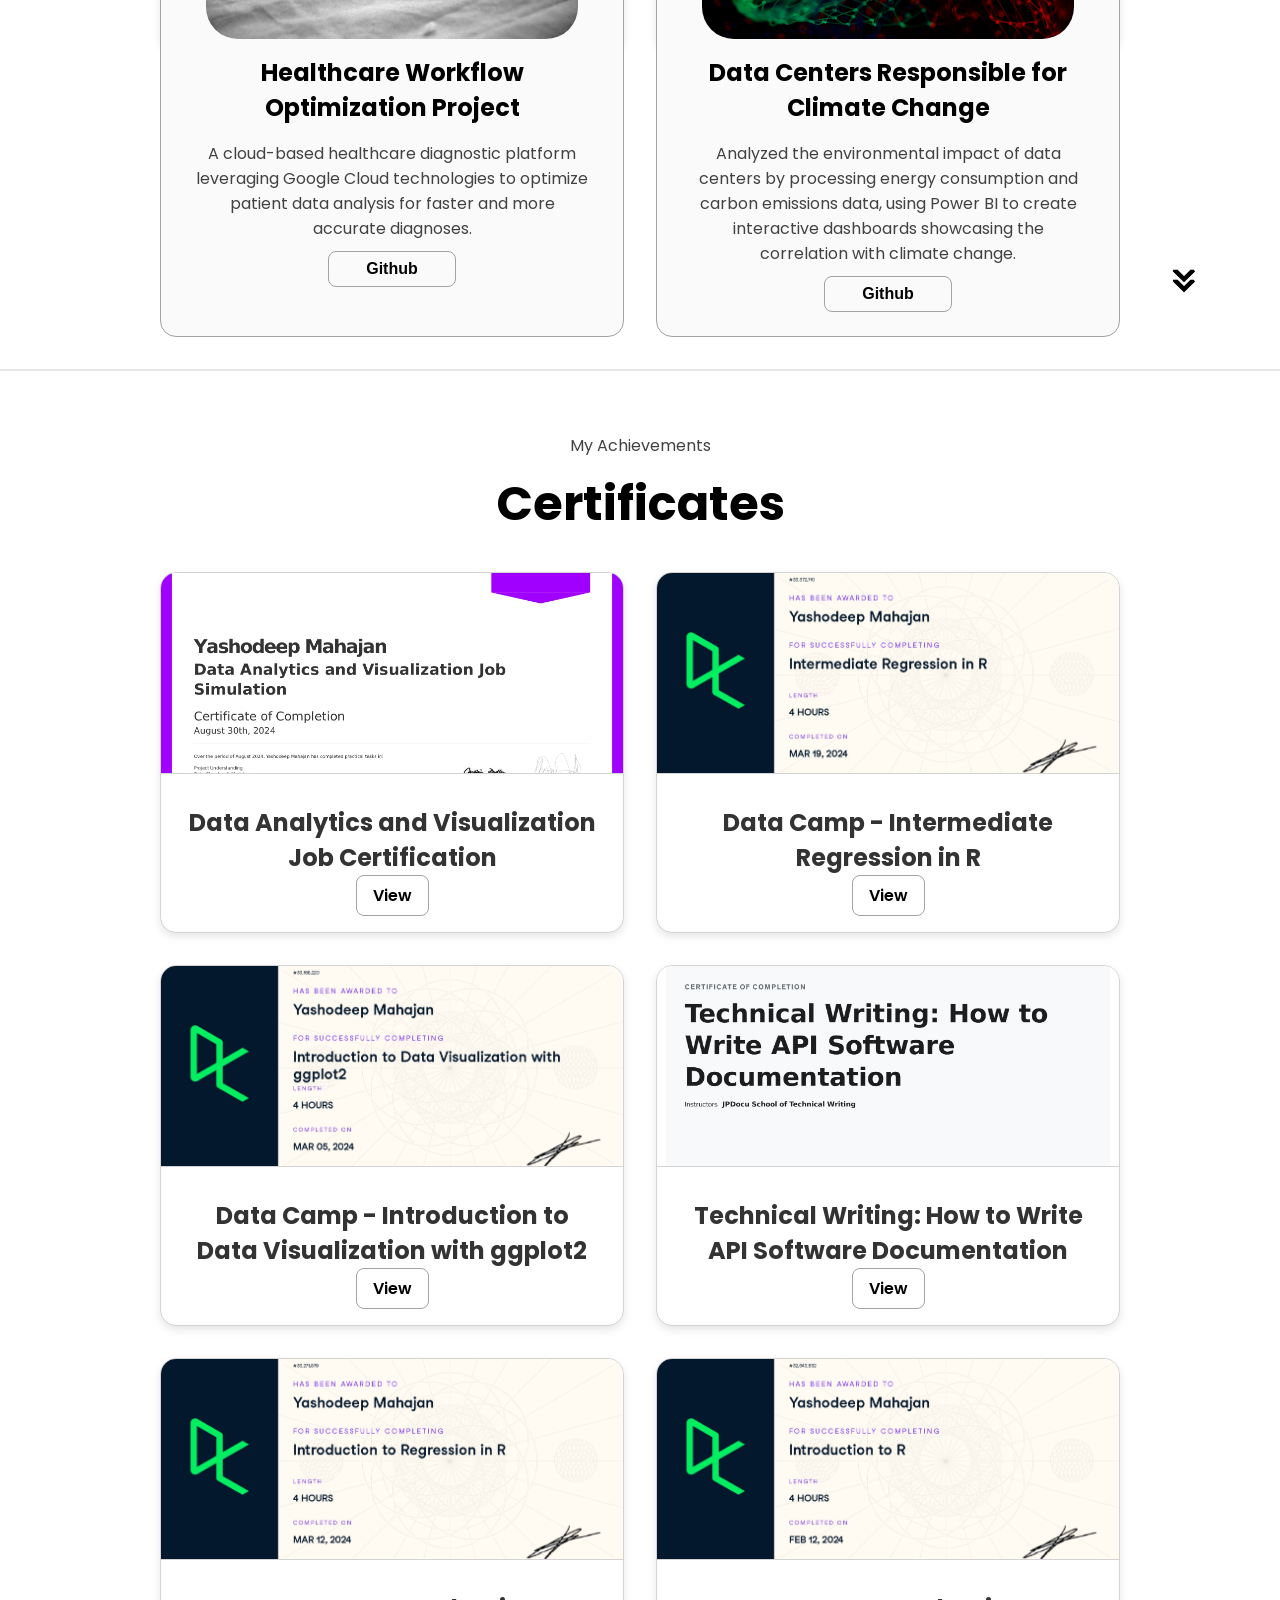
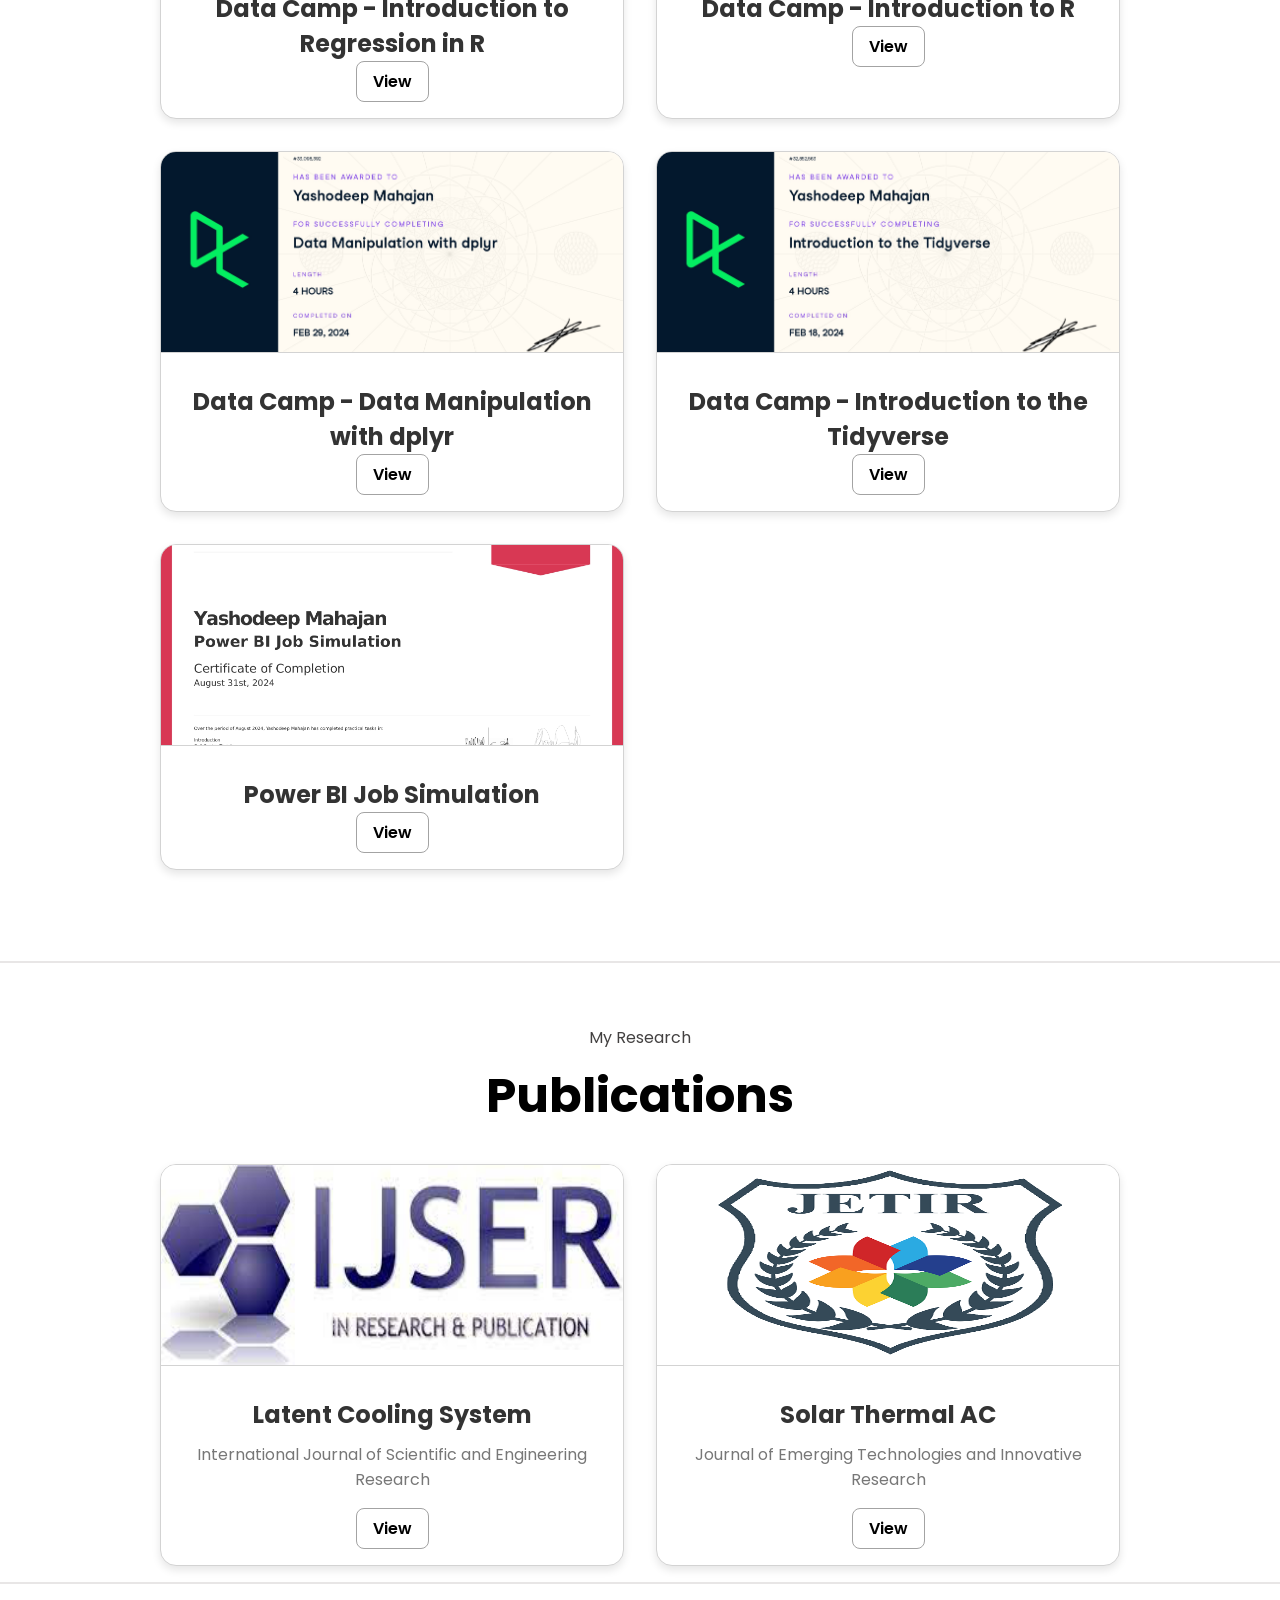
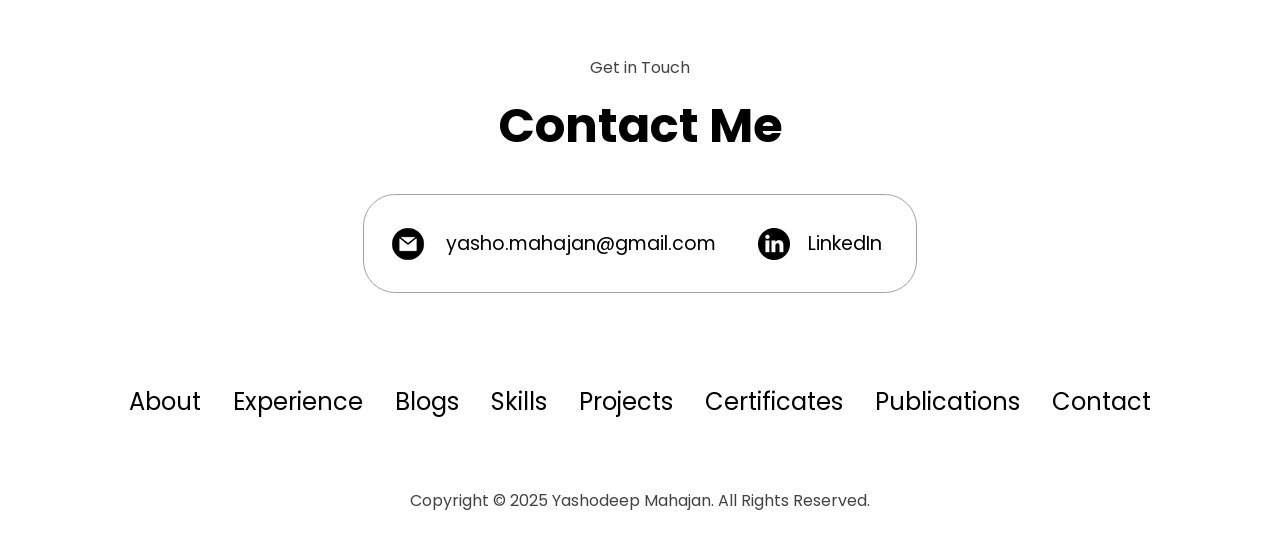
==== commit ed4c0351: "Update index.html" ====
--- a/index.html
+++ b/index.html
@@ -413,7 +413,7 @@
   <div class="certificates-container">
     
     
-    </div>
+    
     <div class="certificate-card">
       <img src="assets/Data Analytics and Visualization Job Certification_page.jpg" alt="Data Analytics Certificate" class="certificate-image">
       <div class="certificate-info">
@@ -441,6 +441,7 @@
       <div class="certificate-info">
         <h2>Technical Writing: How to Write API Software Documentation</h2>
         <a href="assets/Technical Writing Cert JPG.jpg" target="_blank" class="btn btn-view-certificate">View</a>
+      </div>
       </div>
     <div class="certificate-card">
       <img src="assets/Data Camp - Introduction to Regression in R_page.jpg" alt="Introduction to Regression in R" class="certificate-image">
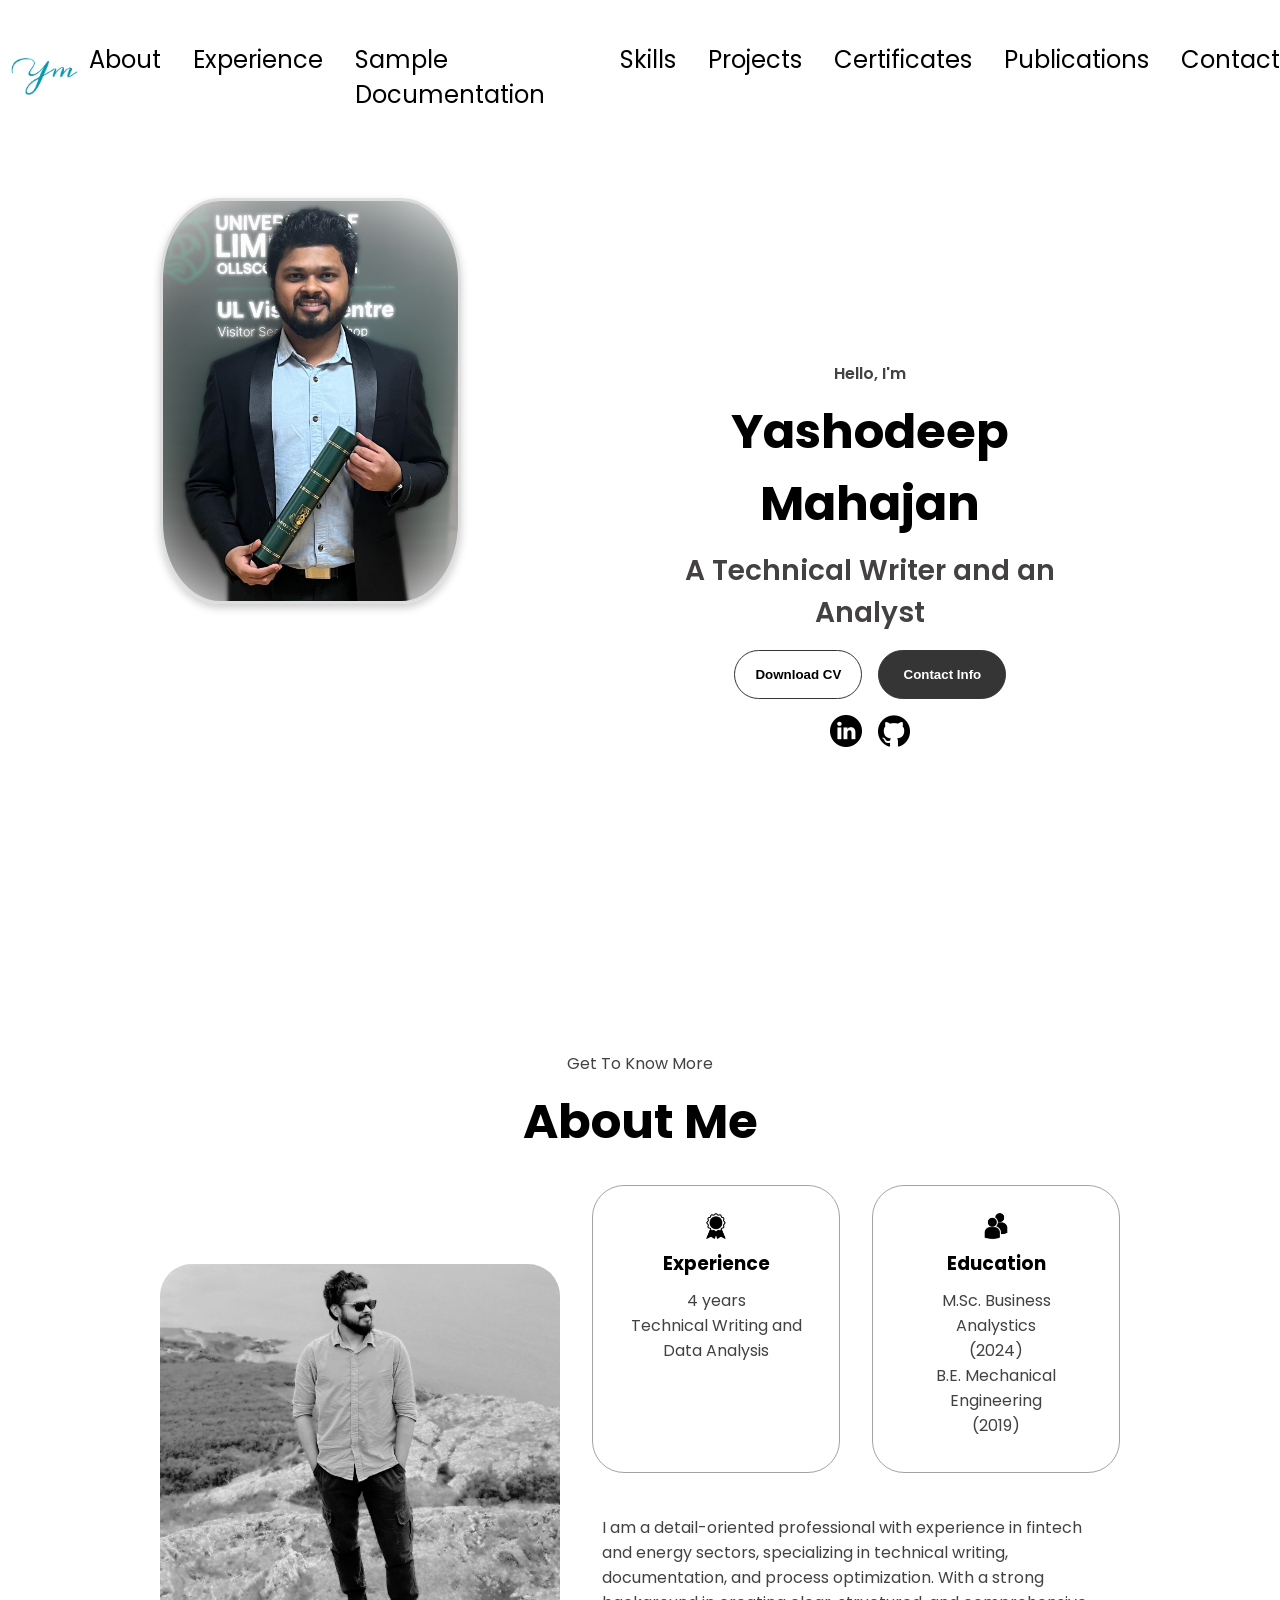
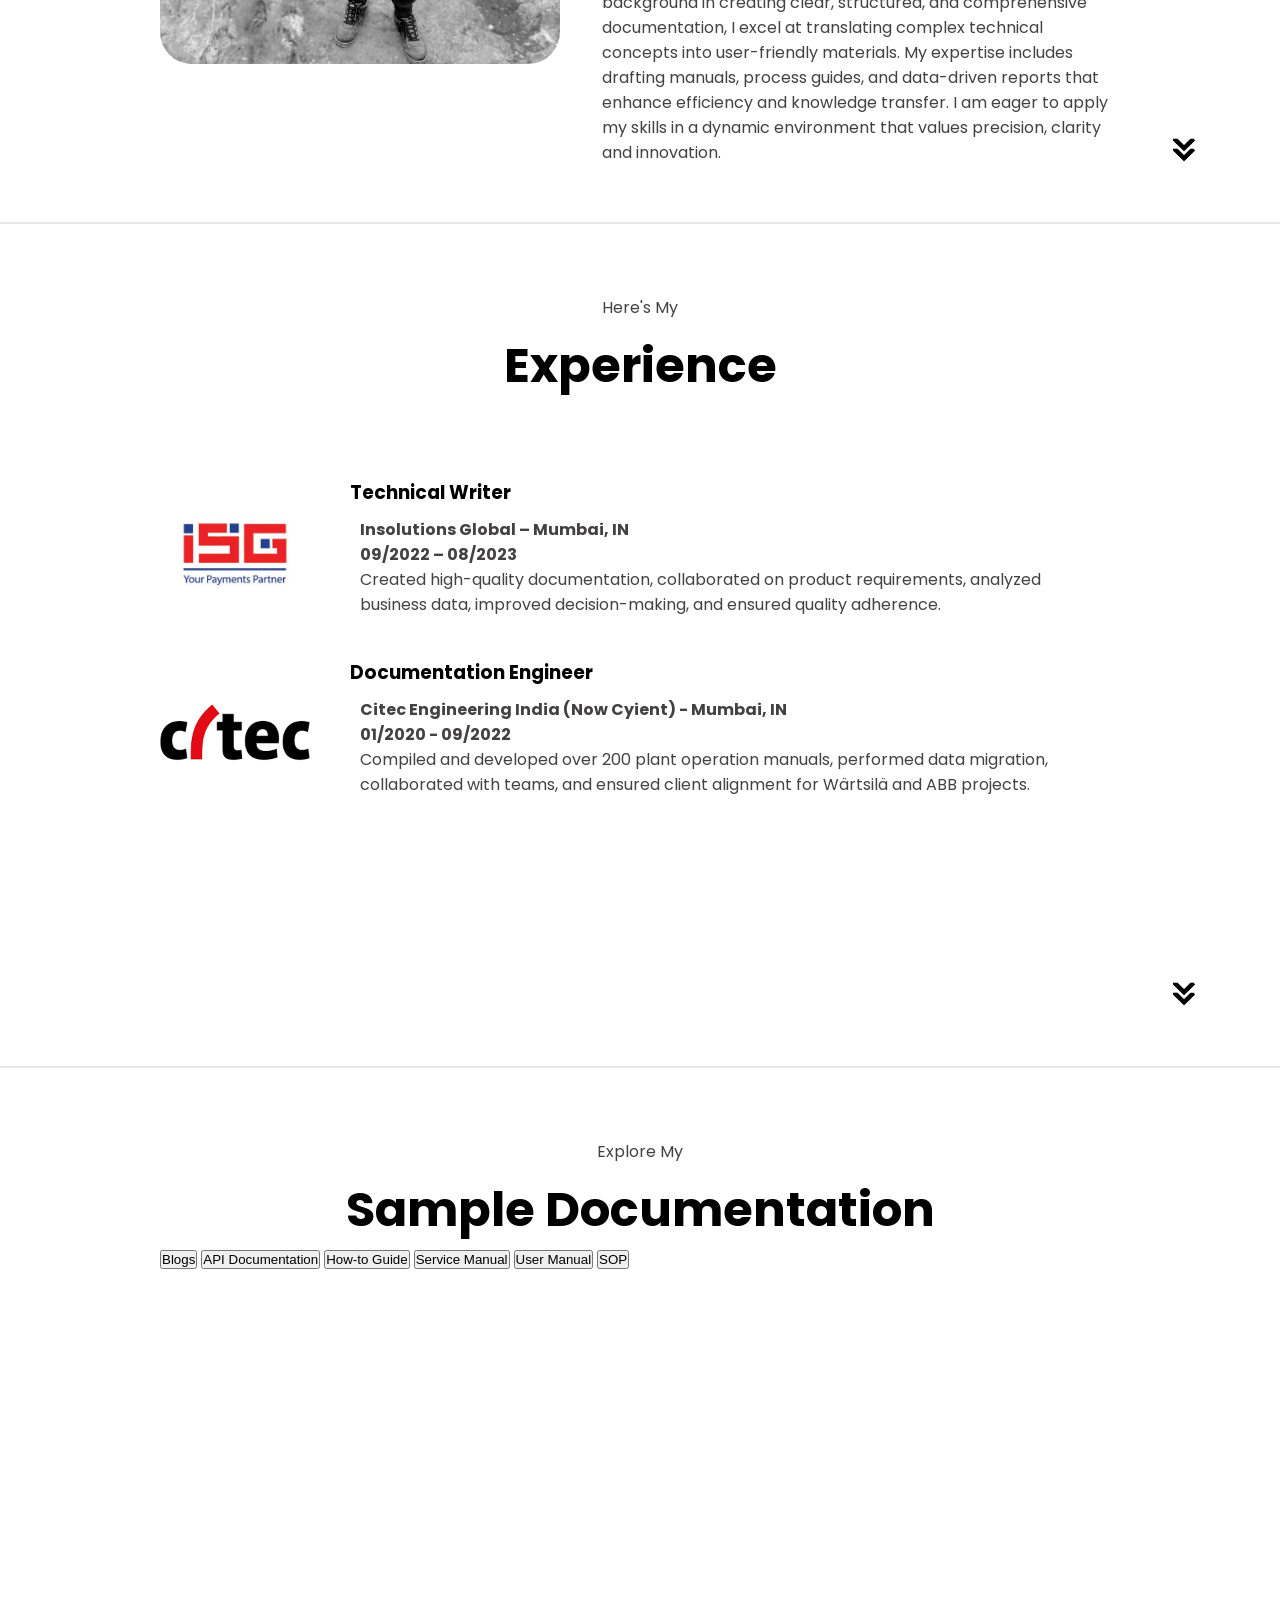
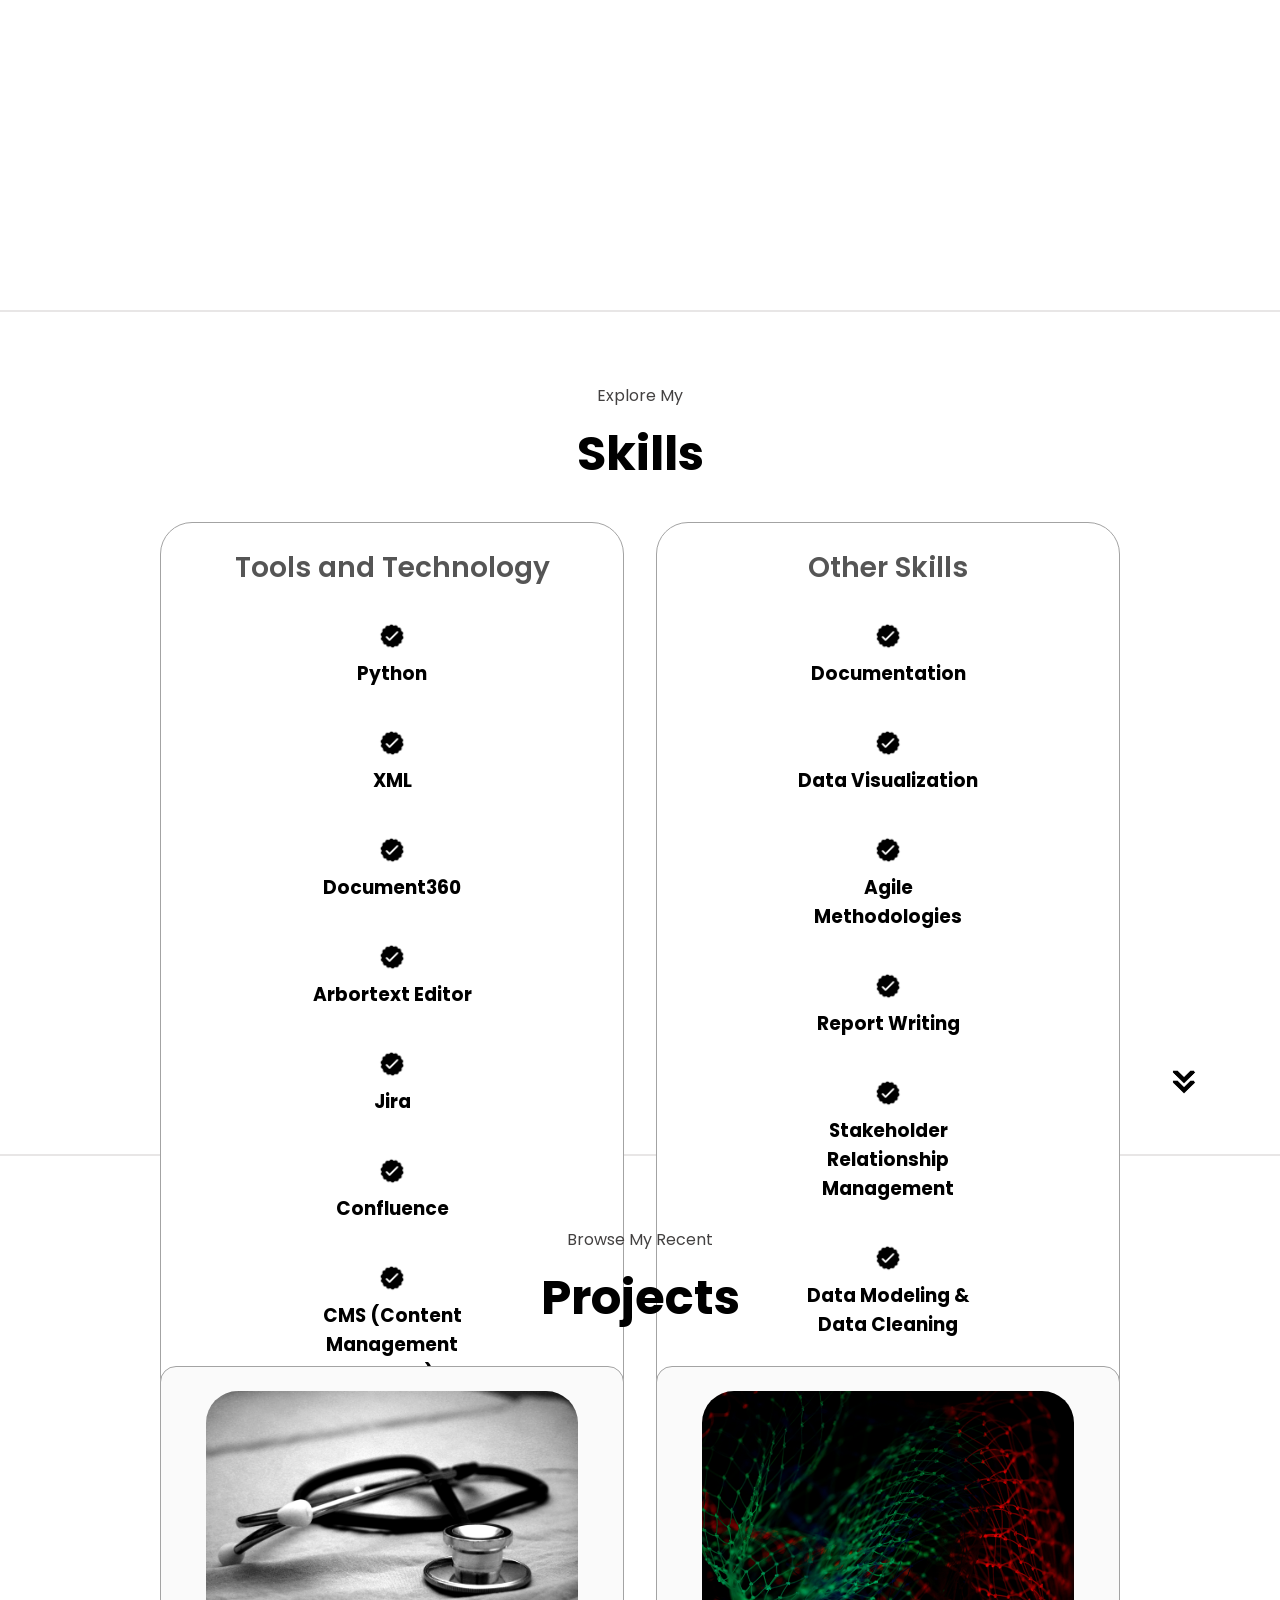
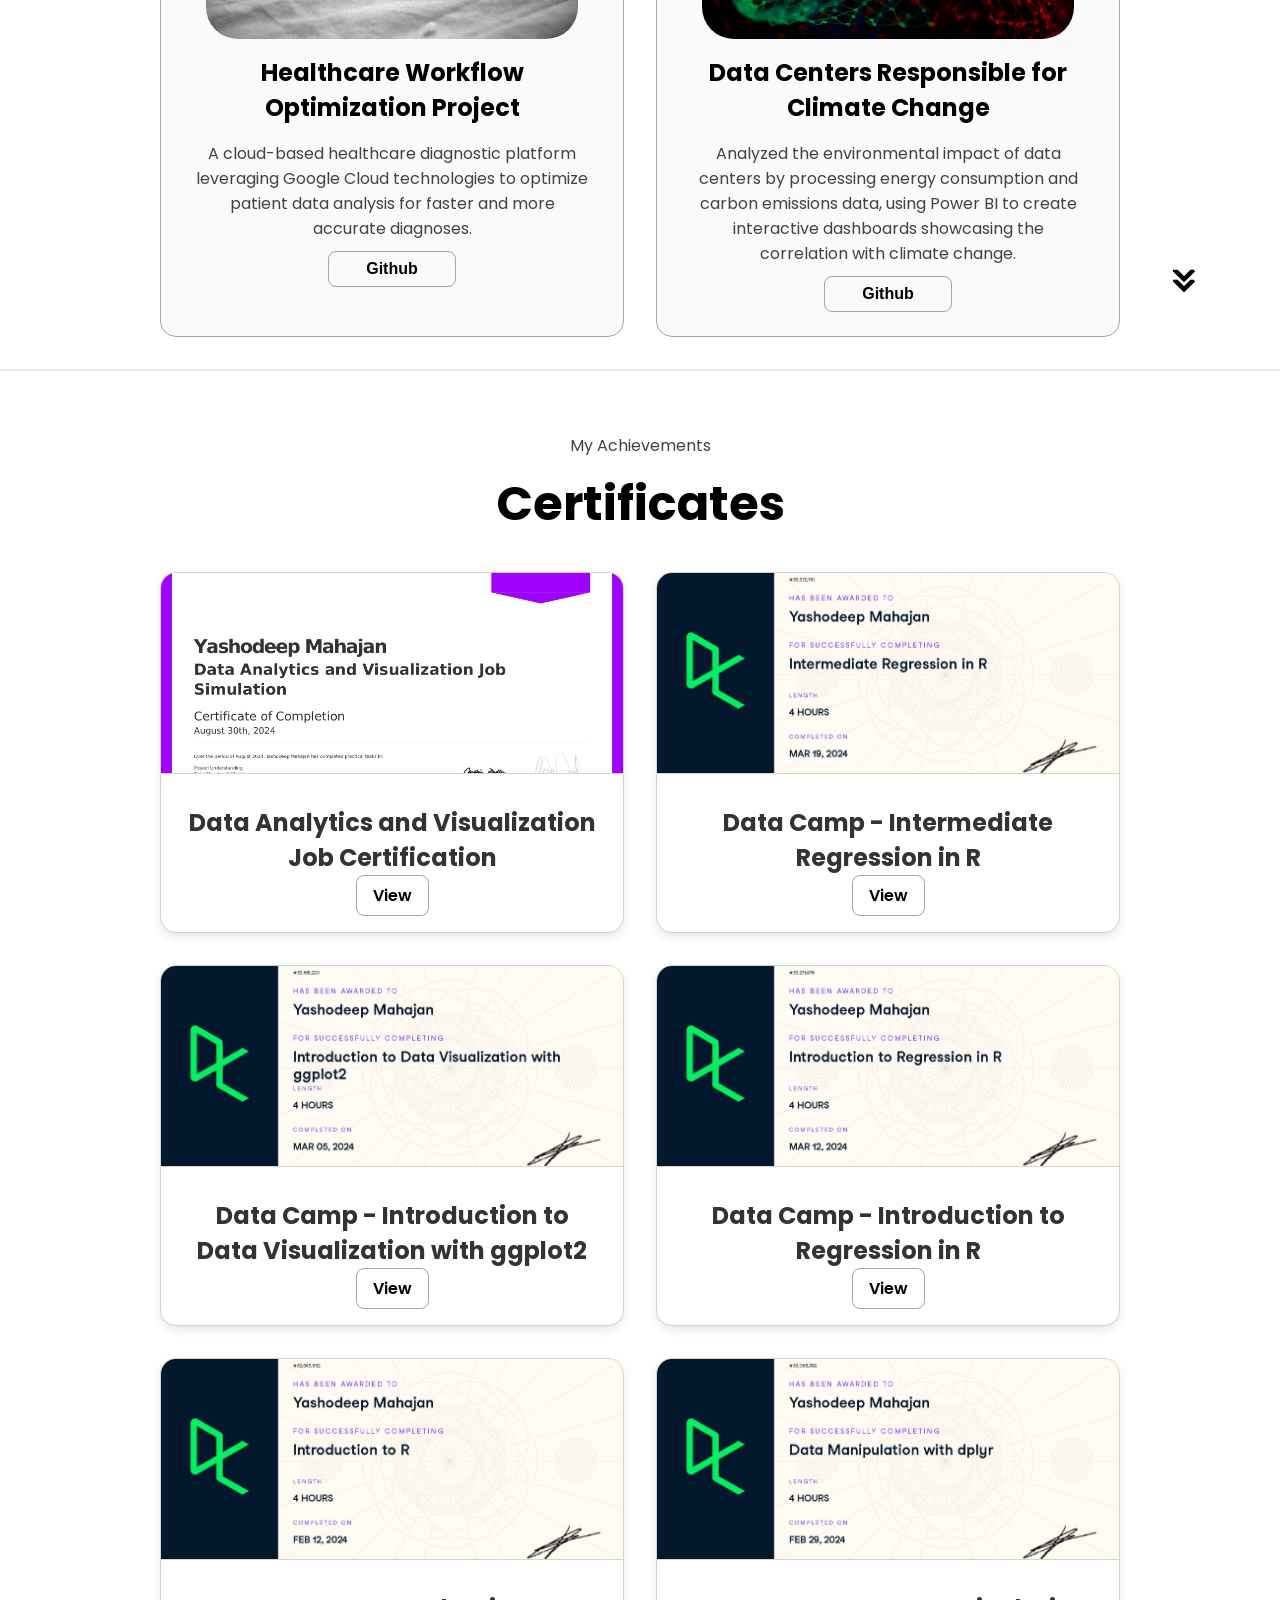
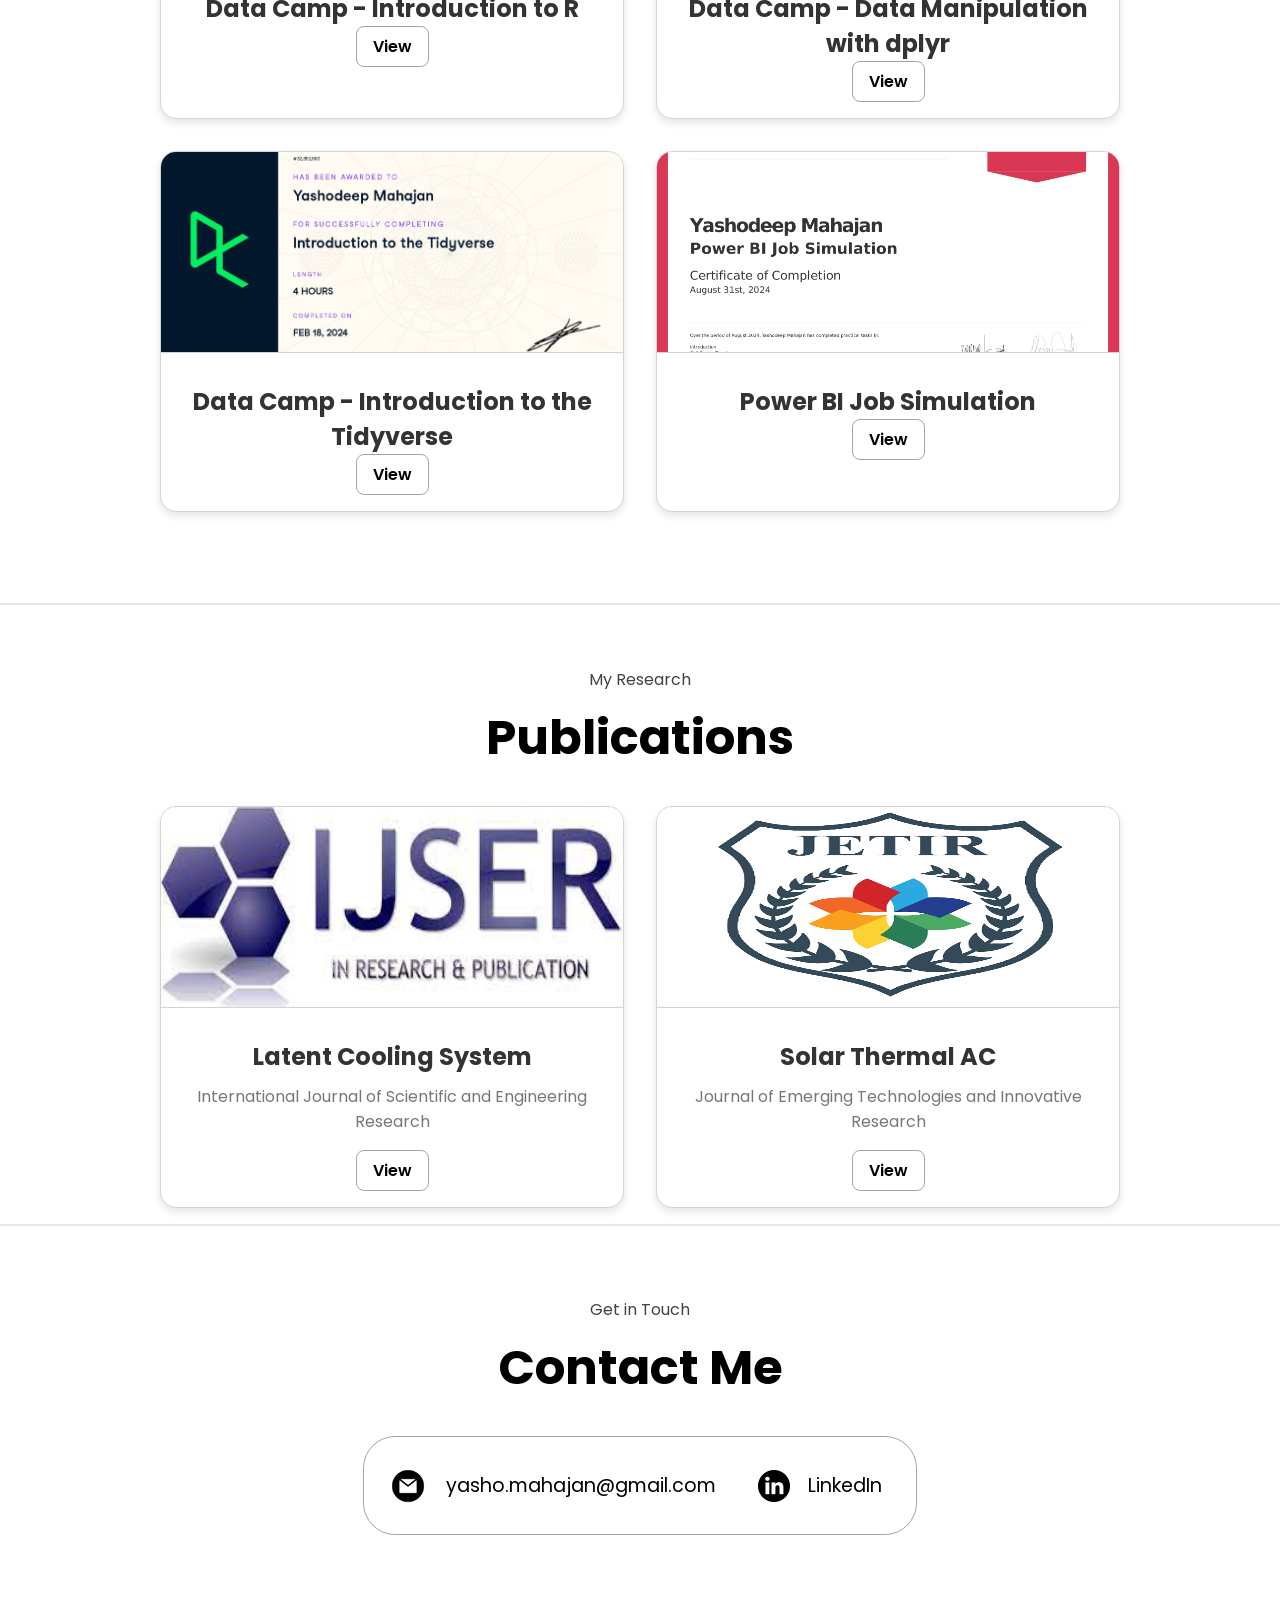
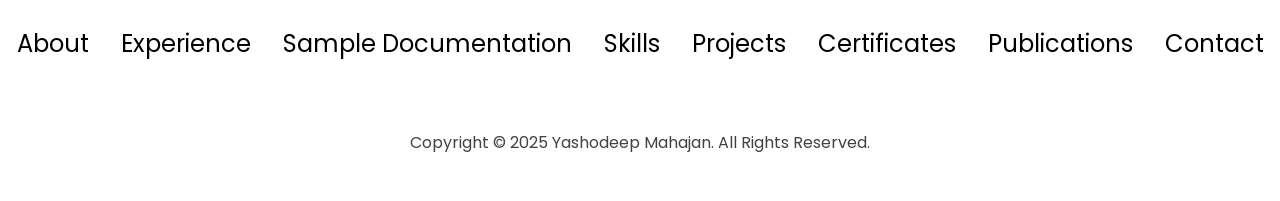
==== commit 0c3422d2: "Update index.html Added Sample projects" ====
--- a/index.html
+++ b/index.html
@@ -16,7 +16,7 @@
         <ul class="nav-links">
           <li><a href="#about">About</a></li>
           <li><a href="#experience">Experience</a></li>
-          <li><a href="#Blogs">Blogs</a></li>
+          <li><a href="#documentation">Sample Documentation</a></li>
           <li><a href="#skills">Skills</a></li>
           <li><a href="#projects">Projects</a></li>
           <li><a href="#certificates">Certificates</a></li>
@@ -36,7 +36,7 @@
         <div class="menu-links">
           <li><a href="#about" onclick="toggleMenu()">About</a></li>
           <li><a href="#experience" onclick="toggleMenu()">Experience</a></li>
-          <li><a href="#Blogs" onclick="toggleMenu()">Blogs</a></li>
+          <li><a href="#documentation" onclick="toggleMenu()">Sample Documentation</a></li>
           <li><a href="#skills" onclick="toggleMenu()">Skills</a></li>
           <li><a href="#projects" onclick="toggleMenu()">Projects</a></li>
           <li><a href="#certificates" onclick="toggleMenu()">Certificates</a></li>
@@ -157,12 +157,12 @@
         src="./assets/arrow.png"
         alt="Arrow icon"
         class="icon arrow"
-        onclick="location.href='./#Blogs'"
+        onclick="location.href='./#Sample Documentation'"
       />
   </section>
 <hr>
 <!-- Blogs start -->
-    
+<!--     
 <section id="Blogs">
   <p class="section__text__p1">Check out My</p>
   <h1 class="title">Blogs</h1>
@@ -240,9 +240,160 @@
         class="icon arrow"
         onclick="location.href='./#skills'"
       />
+</section> -->
+<!-- Blogs end -->
+
+<!-- DOCUMENTATION SECTION -->
+<section id="documentation">
+  <p class="section__text__p1">Explore My</p>
+  <h1 class="title">Sample Documentation</h1>
+
+  <!-- Tabs for documentation categories -->
+  <div class="tab-container">
+    <button class="tab-button" onclick="showTab('blogs')">Blogs</button>
+    <button class="tab-button" onclick="showTab('api')">API Documentation</button>
+    <button class="tab-button" onclick="showTab('guides')">How-to Guide</button>
+    <button class="tab-button" onclick="showTab('service')">Service Manual</button>
+    <button class="tab-button" onclick="showTab('user')">User Manual</button>
+    <button class="tab-button" onclick="showTab('sop')">SOP</button>
+  </div>
+
+  <!-- Documentation Tabs Content -->
+   <!-- Blogs start -->
+   <div class="tab-content" id="blogs" style="display:none">
+    <div class="blog-container">
+      <div class="blog-card">
+        <img src="Blogs/Assets/Alien.png" alt="Blog 1" class="blog-image">
+        <div class="blog-info">
+          <h2>Are We Alone? The Hunt for Alien Civilizations</h2>
+          <p>Are we alone, or just one missed call away from the most epic group chat in the universe?</p>
+          <a href="Blogs/Astrophysics/Blog 1.html" class="btn btn-view-blog">Read More</a>
+        </div>
+      </div>
+      <div class="blog-card">
+        <img src="Blogs/Assets/Neutron star.png" alt="Blog 2" class="blog-image">
+        <div class="blog-info">
+          <h2>Neutron Stars: The Universe’s Heavyweight Champions</h2>
+          <p>Neutron stars are the universe's ultimate heavyweights—tiny, ultra-dense, and packed with mind-blowing physics.</p>
+          <a href="Blogs/Astrophysics/Blog 2.html" class="btn btn-view-blog">Read More</a>
+        </div>
+      </div>
+      <div class="blog-card">
+        <img src="Blogs/Assets/Keplar.jpg" alt="Blog 3" class="blog-image">
+        <div class="blog-info">
+          <h2>The Kepler Planets: Our Cosmic Blind Date with Alien Worlds</h2>
+          <p>Kepler's cosmic matchmaking revealed a galaxy full of quirky, potentially habitable exoplanets.</p>
+          <a href="Blogs/Astrophysics/Blog 3.html" class="btn btn-view-blog">Read More</a>
+        </div>
+      </div>
+      <div class="blog-card">
+        <img src="Blogs/Assets/Time.jpg" alt="Blog 8" class="blog-image">
+        <div class="blog-info">
+          <h2>The Philosophy of Time</h2>
+          <p>Is time a cosmic reality, a human illusion, or just a fancy way of measuring how late we are?</p>
+          <a href="Blogs/Philosophy/Blog 3.html" class="btn btn-view-blog">Read More</a>
+        </div>
+      </div>
+      <div class="blog-card">
+        <img src="Blogs/Assets/Blackhole.jpeg" alt="Blog 4" class="blog-image">
+        <div class="blog-info">
+          <h2>Black Holes and Time Dilation</h2>
+          <p>Black holes are the universe's ultimate time machines, where gravity warps time.</p>
+          <a href="Blogs/Astrophysics/Blog 4.html" class="btn btn-view-blog">Read More</a>
+        </div>
+      </div>
+      <div class="blog-card">
+        <img src="Blogs/Assets/Free will.jpeg" alt="Blog 6" class="blog-image">
+        <div class="blog-info">
+          <h2>The Philosophy of Free Will</h2>
+          <p>Are you truly in control of your choices, or just following a script written by the universe?</p>
+          <a href="Blogs/Philosophy/Blog 1.html" class="btn btn-view-blog">Read More</a>
+        </div>
+      </div>
+      <div class="blog-card">
+        <img src="Blogs/Assets/Dark matter.jpeg" alt="Blog 5" class="blog-image">
+        <div class="blog-info">
+          <h2>What Is Dark Matter?</h2>
+          <p>Dark matter makes up 85% of the universe's matter but remains invisible to detection.</p>
+          <a href="Blogs/Astrophysics/Blog 5.html" class="btn btn-view-blog">Read More</a>
+        </div>
+      </div>
+      <div class="blog-card">
+        <img src="Blogs/Assets/Religion.jpg" alt="Blog 7" class="blog-image">
+        <div class="blog-info">
+          <h2>The Philosophy of Religion</h2>
+          <p>Is religion a divine truth, a human construct, or just a search for cosmic meaning?</p>
+          <a href="Blogs/Philosophy/Blog 2.html" class="btn btn-view-blog">Read More</a>
+        </div>
+      </div>
+    </div>
+  </div>
+<!-- Blogs end -->
+  <div class="tab-content" id="api" style="display:none">
+    <div class="details-container color-container">
+      <img src="Sample projects/Assets/Payment Gateway.jpg" alt="Blog 7" class="blog-image">
+      <h2 class="project-title">API Documentation: Payment Gateway Sample</h2>
+      <p>This API documentation provides developers with clear and concise guidance on integrating a secure and seamless payment solution. It covers essential endpoints such as authentication, payment creation, and webhook configuration. With structured request/response examples, parameter tables, and error handling details, developers can quickly build and test payment functionality in their applications.</p>
+      <div class="btn-container">
+        <button class="btn btn-color-2 project-btn" onclick="location.href='Sample projects/Project 2.html'">Visit Page</button>
+      </div>
+    </div>
+  </div>
+
+  <div class="tab-content" id="guides" style="display:none">
+    <div class="details-container color-container">
+      <img src="Sample projects/Assets/Wifi Security.jpg" alt="Blog 7" class="blog-image">
+      <h2 class="project-title">How-to Guide: How to Secure Your Wi-Fi Network</h2>
+      <p>This practical guide walks users through essential steps to protect their home Wi-Fi network from unauthorized access and cyber threats. Covering topics like changing default credentials, enabling encryption, disabling insecure features, and updating firmware, the page provides a clear, beginner-friendly roadmap to boost network security and ensure safe internet usage.</p>
+      <div class="btn-container">
+        <button class="btn btn-color-2 project-btn" onclick="location.href='Sample projects/Project 1.html'">View Guide</button>
+      </div>
+    </div>
+  </div>
+
+  <div class="tab-content" id="service" style="display:none">
+    <div class="details-container color-container">
+      <img src="Sample projects/Assets/Instruction manual.jpg" alt="Blog 7" class="blog-image">
+      <h2 class="project-title">Service Manual</h2>
+      <p>This comprehensive service manual for the W220SG engine provides detailed technical insights, operational guidance, and maintenance procedures. It includes illustrated diagrams, specifications, troubleshooting steps, torque settings, and instructions for hydraulic tool usage—making it an essential reference for technicians involved in servicing, overhauling, or installing gas-powered industrial engines.</p>
+      <div class="btn-container">
+        <!-- <button class="btn btn-color-2 project-btn" onclick="location.href='https://example.com/hvac-service-manual'">View Manual</button> -->
+        <button class="btn btn-color-2 project-btn" onclick="window.open('Sample projects/Assets/Sample Service Manual 220SG.pdf')"> View Manual </button>
+      </div>
+    </div>
+  </div>
+
+  <div class="tab-content" id="user" style="display:none">
+    <div class="details-container color-container">
+      <img src="Sample projects/Assets/User manual.png" alt="Blog 7" class="blog-image">
+      <h2 class="project-title">User Manual for GPS device</h2>
+      <p>This user manual provides step-by-step guidance for operating the Quasar Log Book device, helping users record travel data for tax purposes. It covers installation, usage, syncing data, managing trip logs, and generating reports—ensuring compliance with SARS regulations and simplifying mileage tracking for business and personal vehicle use.</p>
+      <div class="btn-container">
+        <button class="btn btn-color-2 project-btn" onclick="window.open('Sample projects/Assets/Sample User Manual.pdf')"> View Manual </button>
+      </div>
+    </div>
+  </div>
+
+  <div class="tab-content" id="sop" style="display:none">
+    <div class="details-container color-container">
+      <img src="Sample projects/Assets/SOP.jpg" alt="Blog 7" class="blog-image">
+      <h2 class="project-title">SOP: Data Center Physical Security</h2>
+      <p>This SOP outlines standardized procedures for securing data centers, covering access control, surveillance, visitor management, and emergency response. It defines roles, enforces compliance, and ensures safety of critical infrastructure. Designed to align with ISO and NIST standards, it helps organizations maintain operational security and prevent unauthorized physical access.</p>
+      <div class="btn-container">
+        <button class="btn btn-color-2 project-btn" onclick="window.open('Sample projects/Assets/Sample SOP.pdf')"> View SOP </button>
+      </div>
+    </div>
+  </div>
+
+  <img
+    src="./assets/arrow.png"
+    alt="Arrow icon"
+    class="icon arrow"
+    onclick="location.href='./#contact'"
+  />
 </section>
 
-<!-- Blogs end -->
+<!-- Documentation ends -->
 <hr>
 
   <!-- SKILLS SECTION -->
@@ -412,8 +563,6 @@
   <h1 class="title">Certificates</h1>
   <div class="certificates-container">
     
-    
-    
     <div class="certificate-card">
       <img src="assets/Data Analytics and Visualization Job Certification_page.jpg" alt="Data Analytics Certificate" class="certificate-image">
       <div class="certificate-info">
@@ -421,6 +570,7 @@
         <a href="assets/Data Analytics and Visualization Job Certification_page.jpg" target="_blank" class="btn btn-view-certificate">View</a>
       </div>
     </div>
+
     <div class="certificate-card">
       <img src="assets/Data Camp - Intermediate Regression in R_page.jpg" alt="Intermediate Regression in R" class="certificate-image">
       <div class="certificate-info">
@@ -436,13 +586,7 @@
         <a href="assets/Data Camp - Introduction to Data Visualization with ggplot2_page.jpg" target="_blank" class="btn btn-view-certificate">View</a>
       </div>
     </div>
-    <div class="certificate-card">
-      <img src="assets/Technical Writing Cert JPG.jpg" alt="Technical Writing Cert" class="certificate-image">
-      <div class="certificate-info">
-        <h2>Technical Writing: How to Write API Software Documentation</h2>
-        <a href="assets/Technical Writing Cert JPG.jpg" target="_blank" class="btn btn-view-certificate">View</a>
-      </div>
-      </div>
+
     <div class="certificate-card">
       <img src="assets/Data Camp - Introduction to Regression in R_page.jpg" alt="Introduction to Regression in R" class="certificate-image">
       <div class="certificate-info">
@@ -556,7 +700,7 @@
             
             <li><a href="#about" onclick="toggleMenu()">About</a></li>
             <li><a href="#experience" onclick="toggleMenu()">Experience</a></li>
-            <li><a href="#Blogs" onclick="toggleMenu()">Blogs</a></li>
+            <li><a href="#documentation" onclick="toggleMenu()">Sample Documentation</a></li>
             <li><a href="#skills" onclick="toggleMenu()">Skills</a></li>
             <li><a href="#projects" onclick="toggleMenu()">Projects</a></li>
             <li><a href="#certificates" onclick="toggleMenu()">Certificates</a></li>
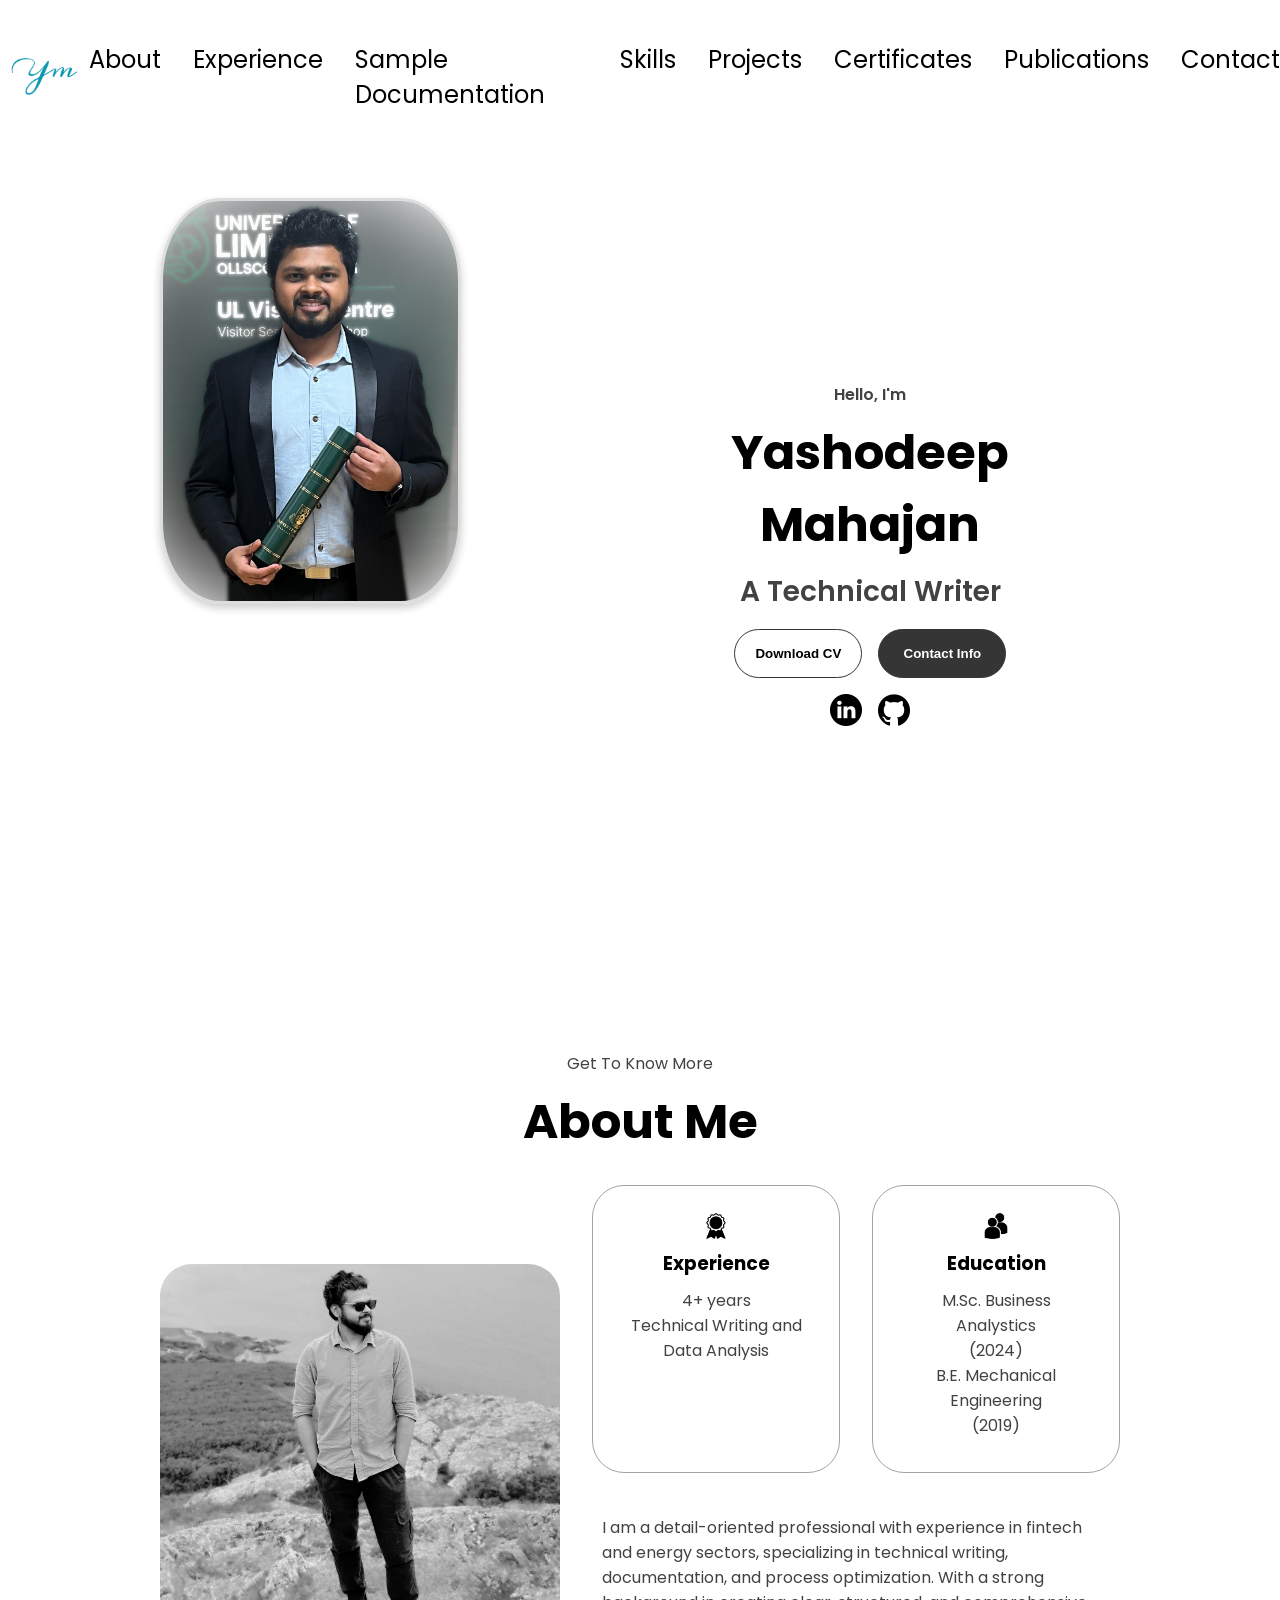
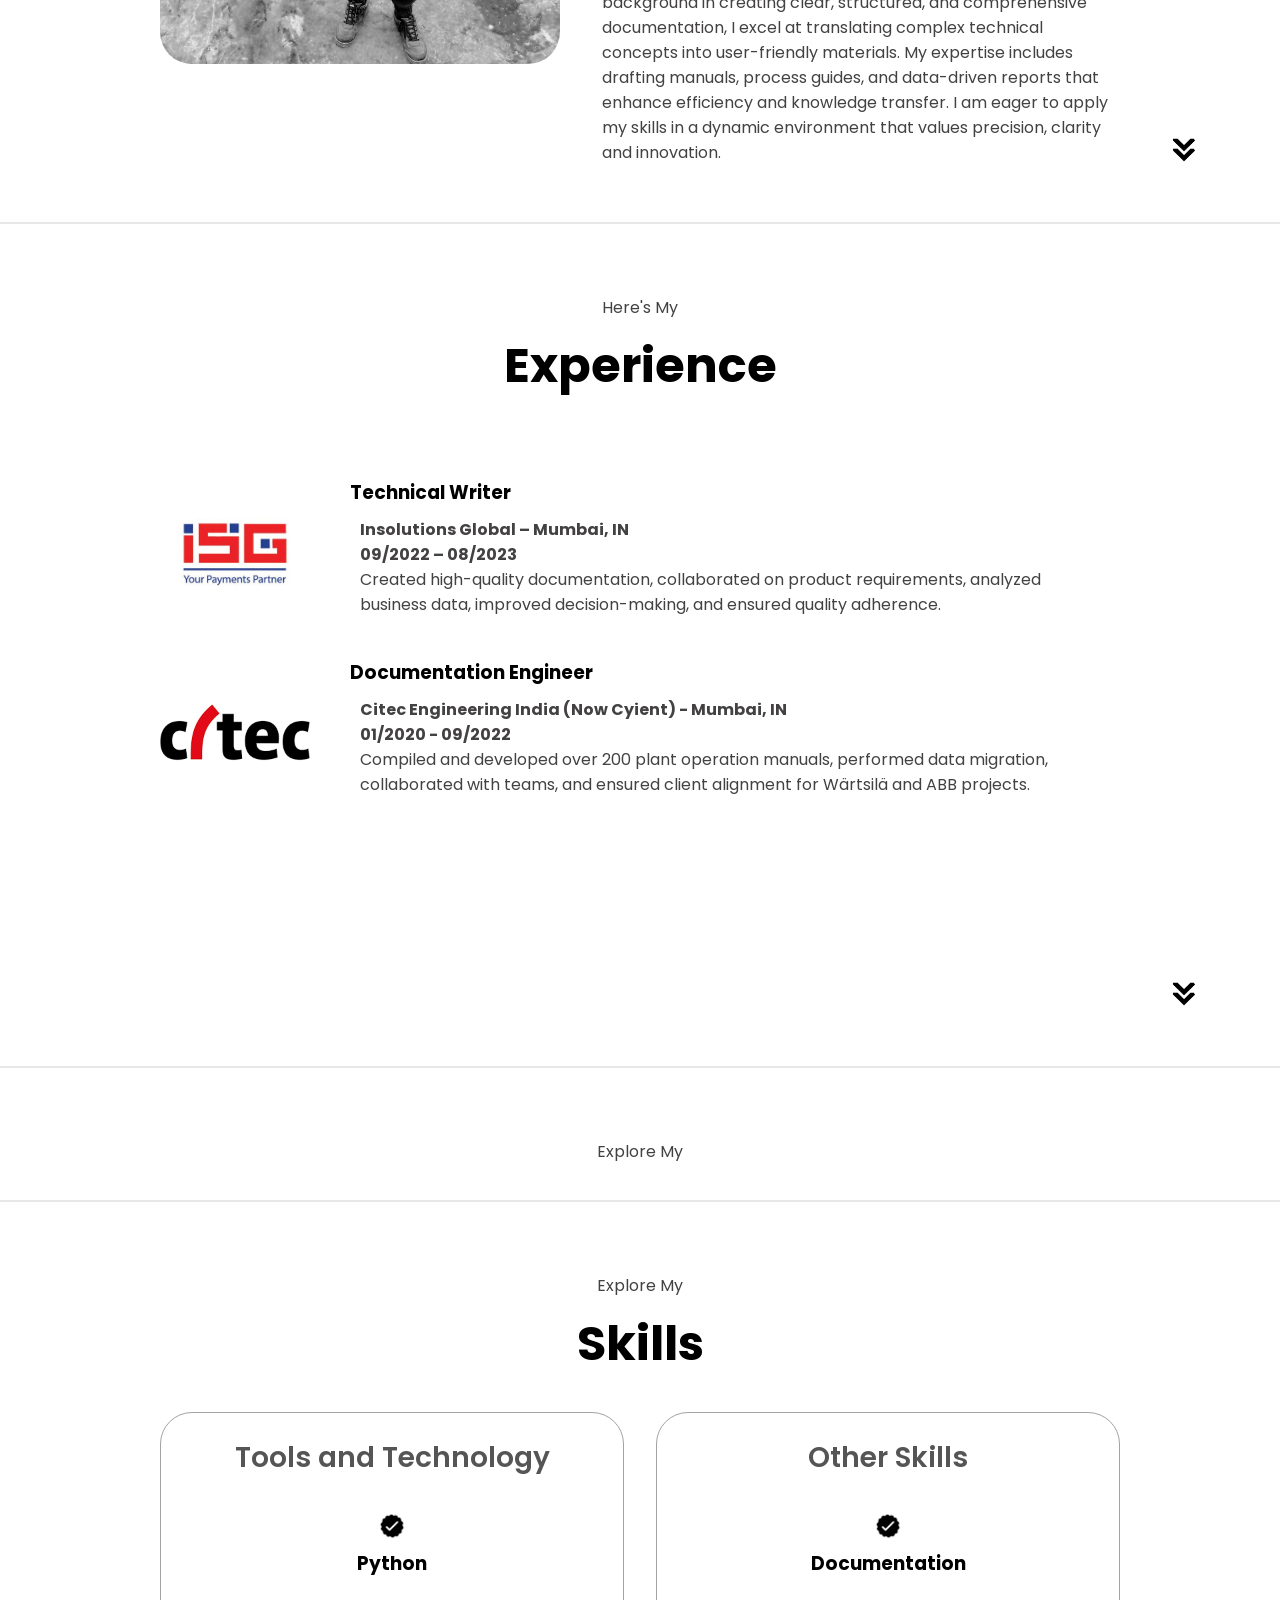
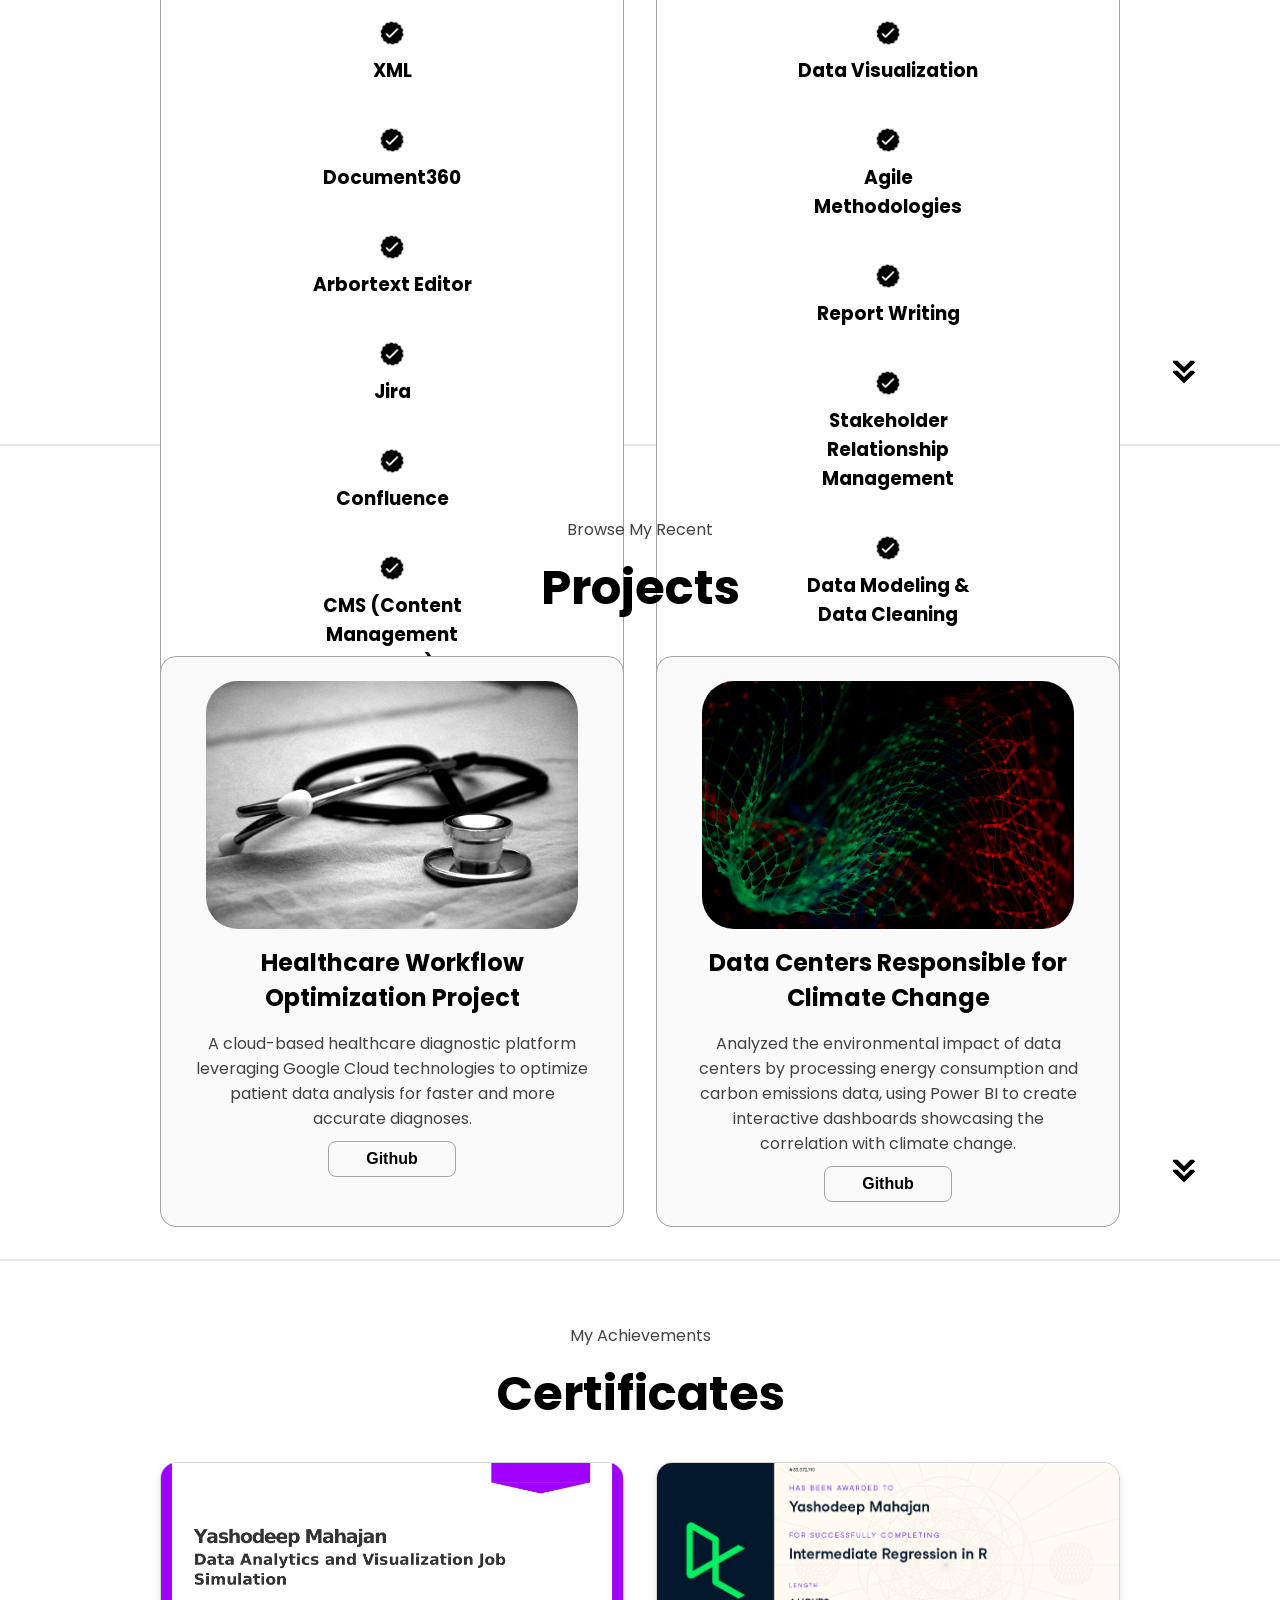
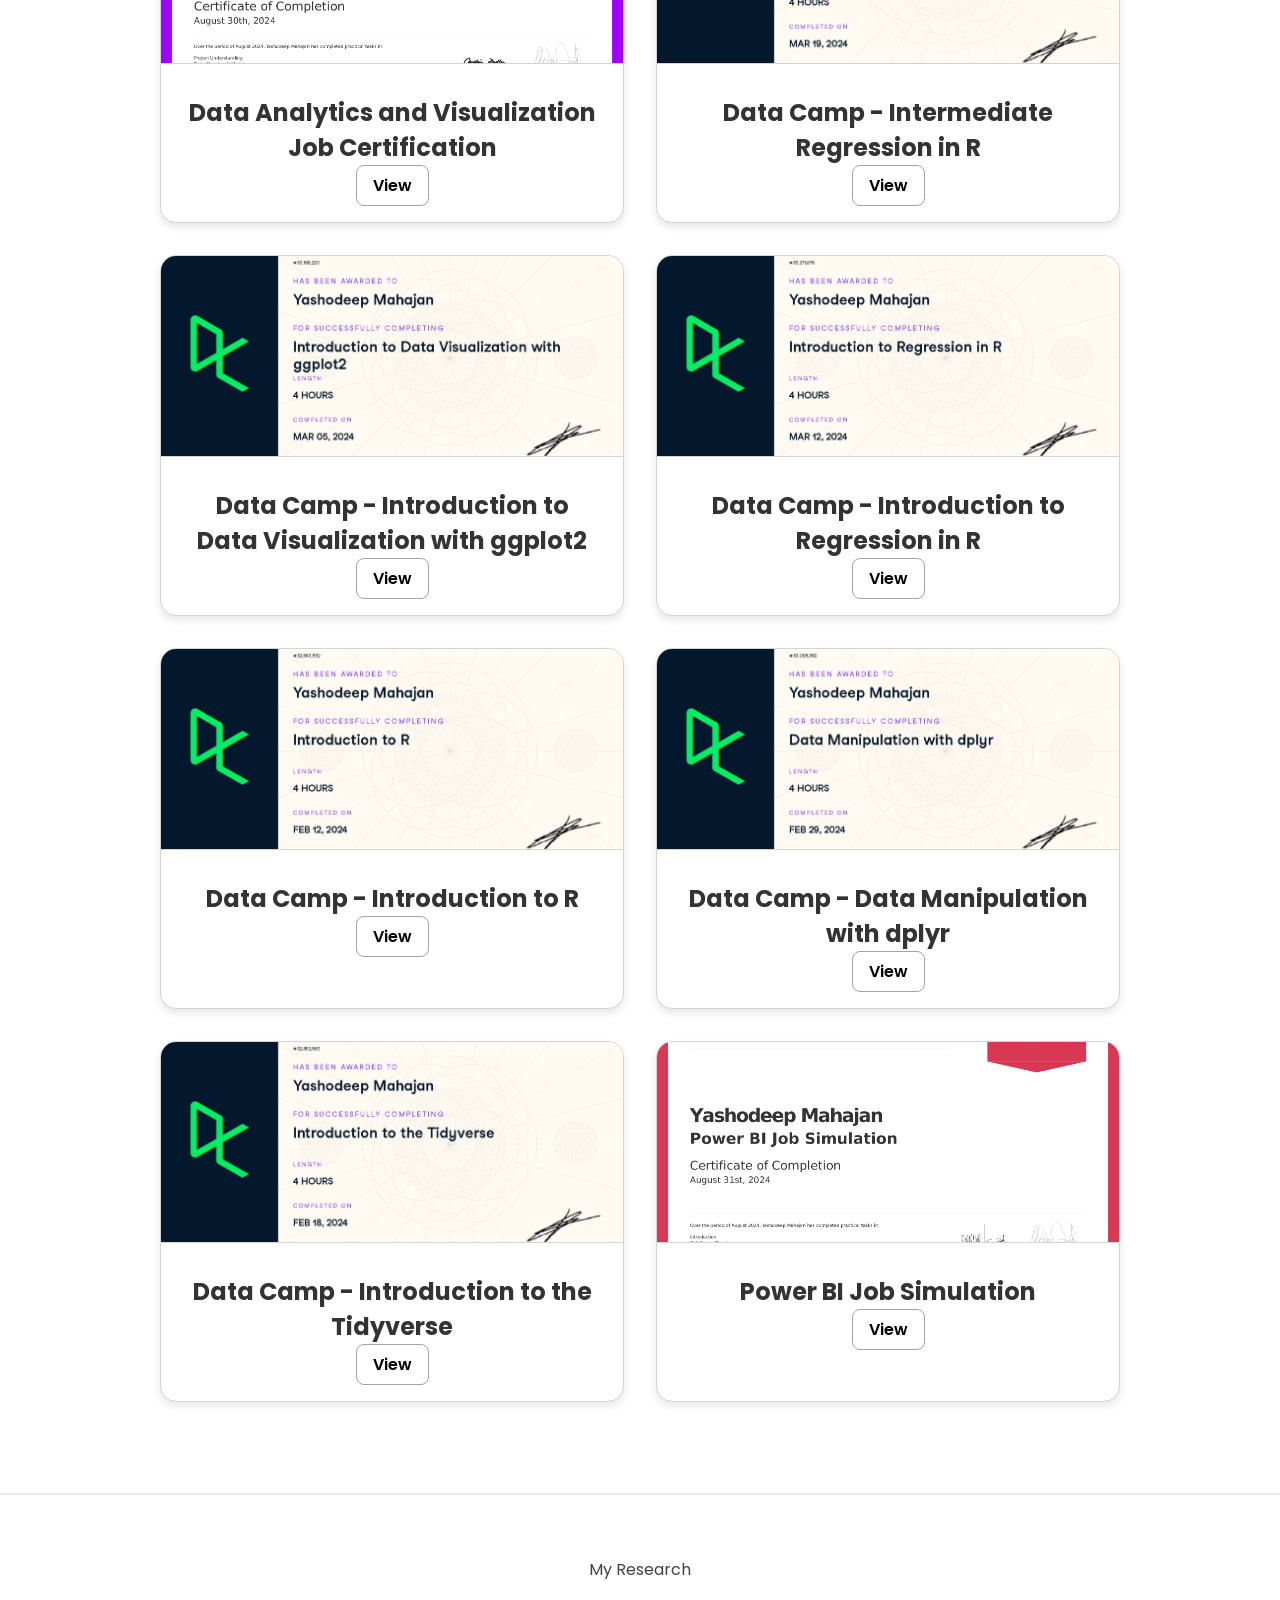
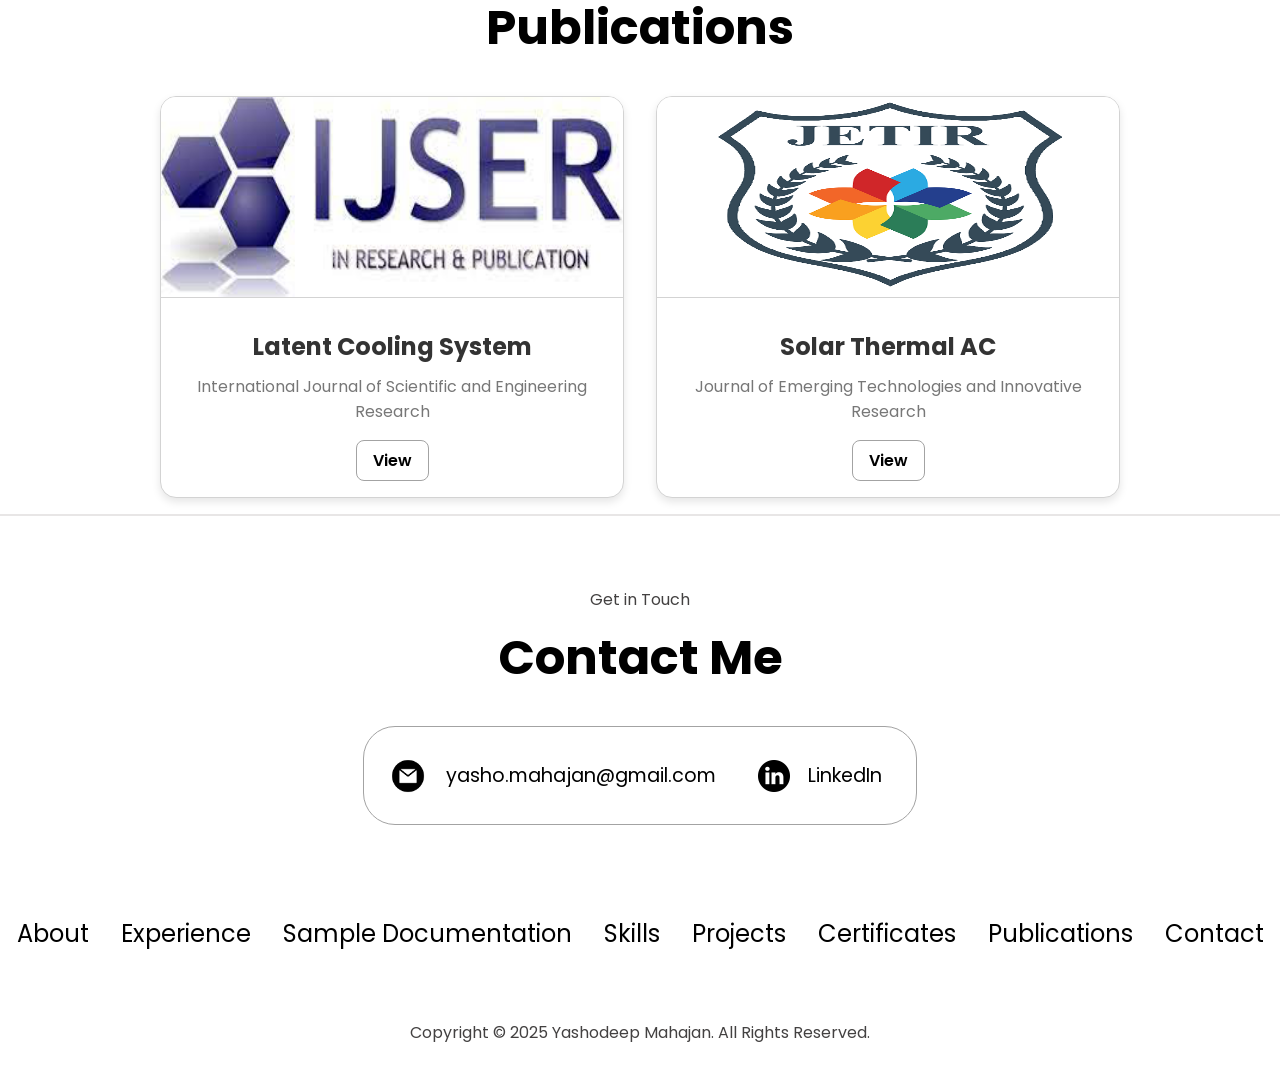
==== commit 8431909f: "Update index.html Just Tech writer now" ====
--- a/index.html
+++ b/index.html
@@ -52,7 +52,7 @@
       <div class="section__text">
         <p class="section__text__p1">Hello, I'm</p>
         <h1 class="title">Yashodeep Mahajan</h1>
-        <p class="section__text__p2">A Technical Writer and an Analyst</p>
+        <p class="section__text__p2">A Technical Writer</p>
         <div class="btn-container">
           <button
             class="btn btn-color-2"
@@ -100,7 +100,7 @@
                 class="icon"
               />
               <h3>Experience</h3>
-              <p>4 years <br />Technical Writing and Data Analysis</p>
+              <p>4+ years <br />Technical Writing and Data Analysis</p>
             </div>
             <div class="details-container">
               <img
--- a/style.css
+++ b/style.css
@@ -732,3 +732,37 @@
   border-top: 2px solid #e8e6e6; /* Light grey color for the line */
   margin: 1rem 0; /* Add space above and below the line */
 }
+
+/* Documentation */
+.tab-container {
+  display: flex;
+  justify-content: center;
+  gap: 1rem;
+  margin-top: 2rem;
+  margin-bottom: 2rem;
+  flex-wrap: wrap;
+}
+.tab-button {
+  padding: 0.7rem 1.2rem;
+  border: 1px solid rgb(163, 163, 163);
+  border-radius: 1rem;
+  background: #fff;
+  font-weight: bold;
+  cursor: pointer;
+  transition: background 0.3s ease;
+}
+.tab-button:hover {
+  background: rgb(163, 163, 163);
+  color: #fff;
+}
+
+#documentation {
+  max-height: 100px;
+  overflow: hidden;
+  transition: max-height 0.6s ease;
+}
+
+/* This class will be added when a tab is activated */
+#documentation.expand {
+  max-height: 3000px; /* Set to a large enough value to show full content */
+}
